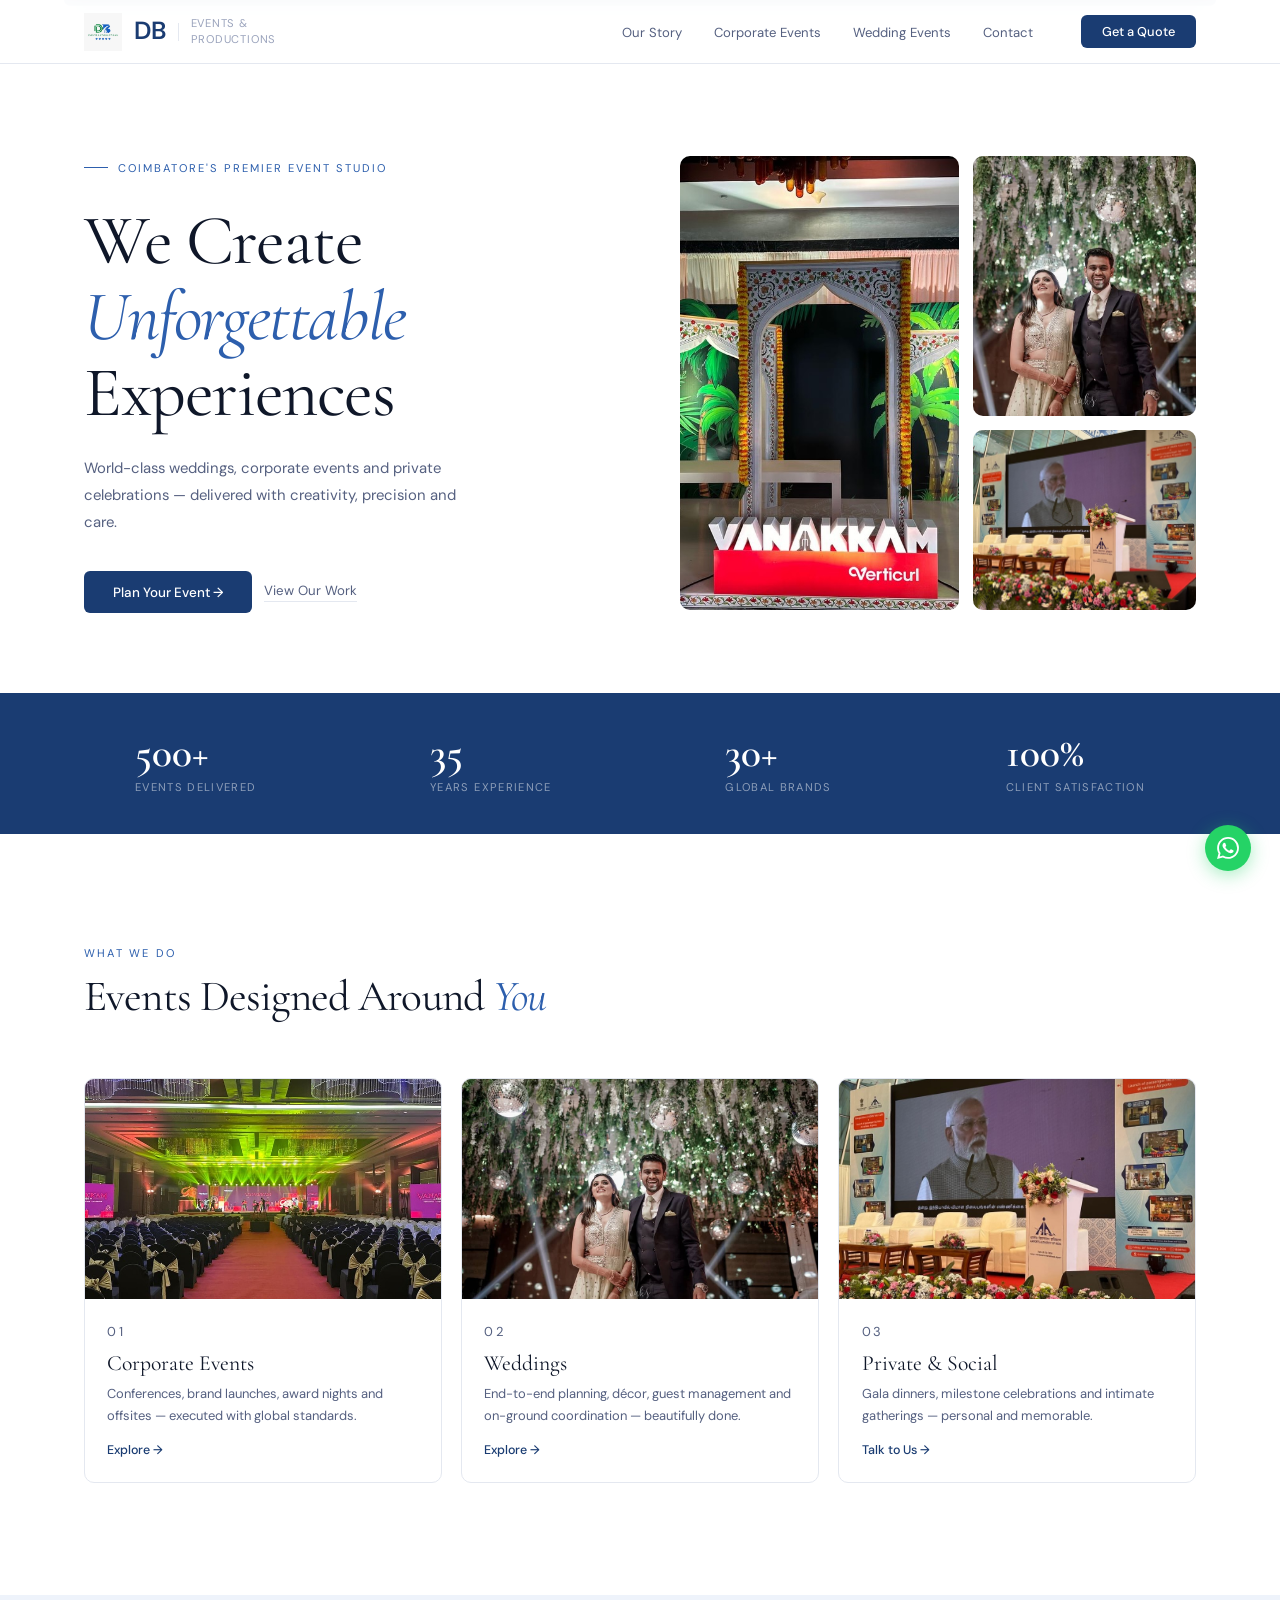
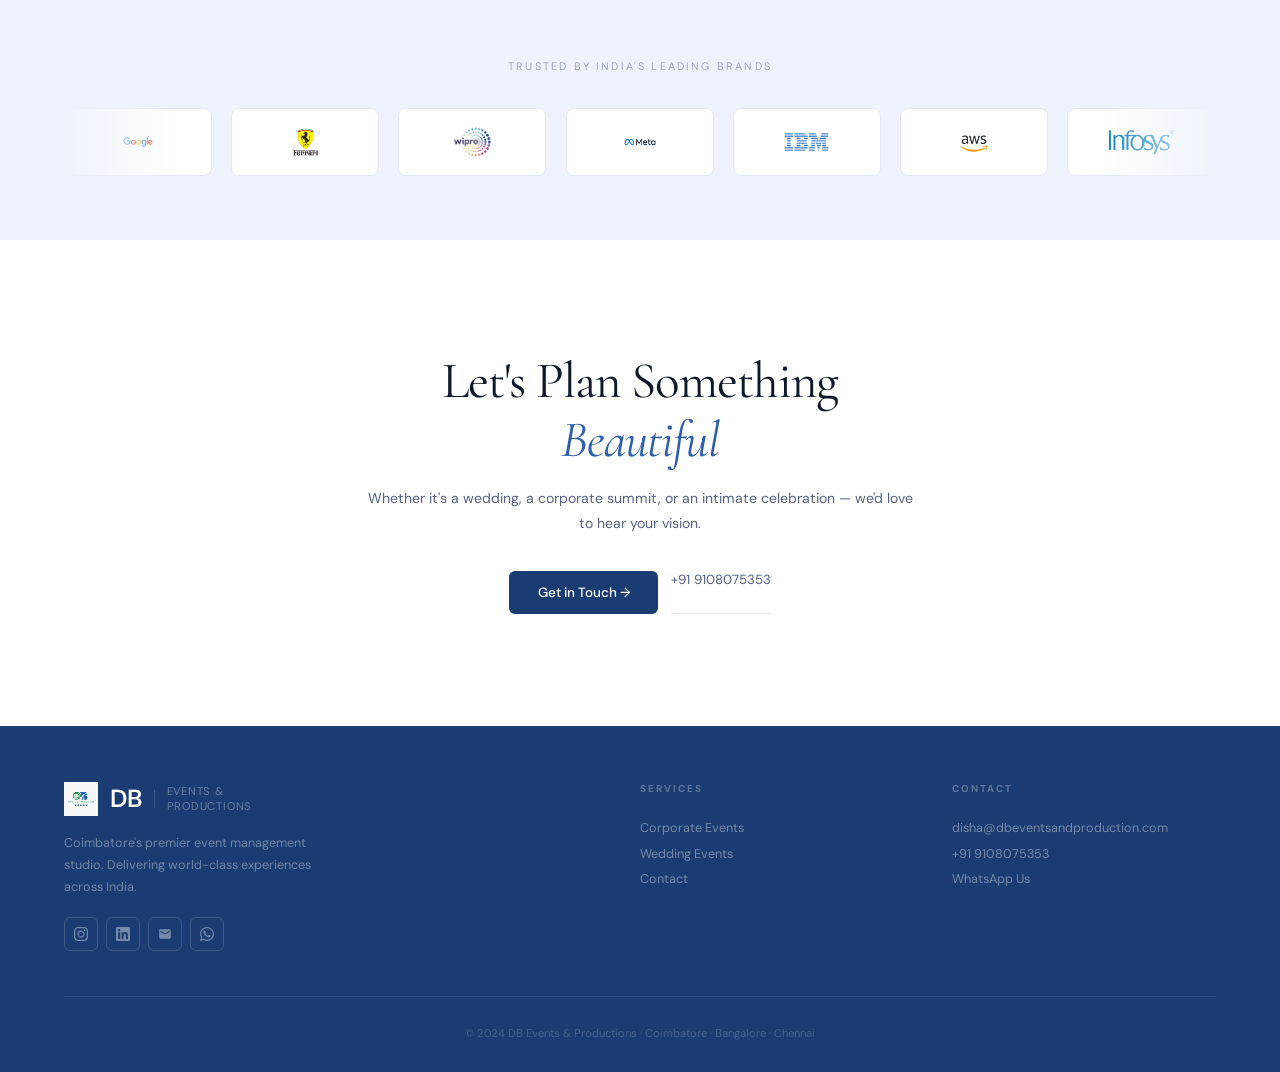
==== index.html @ a4d84ffc "Modified" ====
<!DOCTYPE html>
<html lang="en">
<head>
<meta charset="UTF-8"/>
<meta name="viewport" content="width=device-width,initial-scale=1.0"/>
<title>DB Events & Productions — Coimbatore</title>
<link rel="preconnect" href="https://fonts.googleapis.com"/>
<link href="https://fonts.googleapis.com/css2?family=DM+Sans:opsz,wght@9..40,300;9..40,400;9..40,500;9..40,600&family=Cormorant+Garamond:ital,wght@0,400;0,600;1,400&display=swap" rel="stylesheet"/>
<style>
*, *::before, *::after { margin: 0; padding: 0; box-sizing: border-box; }
html { scroll-behavior: smooth; }
body {
  background: #fff;
  color: #0f1729;
  font-family: 'DM Sans', sans-serif;
  overflow-x: hidden;
}
a { text-decoration: none; color: inherit; }
img { display: block; max-width: 100%; }

:root {
  --blue:      #1a3c72;
  --blue-mid:  #2d5fad;
  --blue-pale: #eef3fb;
  --ink:       #0f1729;
  --mid:       #556080;
  --light:     #9aa3bc;
  --rule:      #e4e8f0;
}

/* ── NAV ── */
.nav {
  position: fixed; top: 0; left: 0; right: 0; z-index: 100;
  background: rgba(255,255,255,0.97);
  backdrop-filter: blur(14px);
  border-bottom: 1px solid var(--rule);
  height: 64px; display: flex; align-items: center;
}
.nav-inner {
  width: 100%; max-width: 1240px;
  margin: 0 auto; padding: 0 5%;
  display: flex; align-items: center; gap: 2rem;
}

.logo {
  display: flex; align-items: center; gap: 0.75rem;
  flex-shrink: 0; margin-right: auto;
}
.logo-img { height: 38px; width: auto; object-fit: contain; }
.logo-mark {
  font-family: 'DM Sans', sans-serif;
  font-size: 1.55rem; font-weight: 600;
  color: var(--blue); letter-spacing: -0.03em; line-height: 1;
}
.logo-divider { width: 1px; height: 18px; background: var(--rule); flex-shrink: 0; }
.logo-name {
  font-size: 0.7rem; font-weight: 400;
  letter-spacing: 0.07em; text-transform: uppercase;
  color: var(--light); line-height: 1.35;
}

.nav-links { display: flex; list-style: none; gap: 0; }
.nav-links a { padding: 0 1rem; font-size: 0.82rem; color: var(--mid); transition: color 0.2s; }
.nav-links a:hover { color: var(--ink); }

.nav-cta {
  background: var(--blue); color: #fff;
  padding: 0.5rem 1.3rem; border-radius: 6px;
  font-size: 0.8rem; font-weight: 500;
  transition: background 0.2s; white-space: nowrap;
}
.nav-cta:hover { background: var(--blue-mid); }

.ham {
  display: none; flex-direction: column; gap: 5px;
  background: none; border: 1px solid var(--rule);
  border-radius: 6px; padding: 0.45rem 0.55rem; cursor: pointer;
}
.ham span { display: block; width: 18px; height: 1.5px; background: var(--ink); border-radius: 2px; transition: all 0.3s; }
.ham.open span:nth-child(1) { transform: translateY(6.5px) rotate(45deg); }
.ham.open span:nth-child(2) { opacity: 0; }
.ham.open span:nth-child(3) { transform: translateY(-6.5px) rotate(-45deg); }

.mob-nav {
  position: fixed; top: 64px; left: 0; right: 0;
  background: #fff; border-bottom: 1px solid var(--rule);
  z-index: 99; padding: 1.5rem 5% 2rem;
  transform: translateY(-110%); transition: transform 0.3s ease;
}
.mob-nav.open { transform: translateY(0); }
.mob-nav a { display: block; padding: 0.8rem 0; font-size: 0.9rem; color: var(--mid); border-bottom: 1px solid var(--rule); }
.mob-nav a:last-child { border: none; margin-top: 1rem; background: var(--blue); color: #fff; text-align: center; border-radius: 6px; padding: 0.85rem; }

/* ── HERO ── */
.hero {
  margin-top: 64px;
  display: grid; grid-template-columns: 1fr 1fr;
  max-width: 1240px; margin-left: auto; margin-right: auto;
  padding: 5.5rem 5% 5rem; gap: 5rem; align-items: center;
}
.hero-eyebrow {
  display: inline-flex; align-items: center; gap: 0.6rem;
  font-size: 0.7rem; letter-spacing: 0.18em; text-transform: uppercase;
  color: var(--blue-mid); margin-bottom: 1.8rem;
}
.hero-eyebrow::before { content:''; width: 24px; height: 1px; background: var(--blue-mid); }
.hero-title {
  font-family: 'Cormorant Garamond', serif;
  font-size: clamp(2.8rem, 5.5vw, 5rem);
  font-weight: 400; line-height: 1.08;
  letter-spacing: -0.02em; color: var(--ink); margin-bottom: 1.5rem;
}
.hero-title em { font-style: italic; color: var(--blue-mid); }
.hero-desc { font-size: 0.93rem; color: var(--mid); line-height: 1.8; max-width: 400px; margin-bottom: 2.2rem; }
.hero-btns { display: flex; gap: 0.8rem; align-items: center; flex-wrap: wrap; }
.btn-fill {
  display: inline-flex; align-items: center; gap: 0.4rem;
  background: var(--blue); color: #fff;
  padding: 0.8rem 1.8rem; border-radius: 6px;
  font-size: 0.84rem; font-weight: 500;
  transition: background 0.2s, transform 0.2s;
}
.btn-fill:hover { background: var(--blue-mid); transform: translateY(-1px); }
.btn-bare { font-size: 0.83rem; color: var(--mid); border-bottom: 1px solid var(--rule); padding-bottom: 0.1rem; transition: color 0.2s; }
.btn-bare:hover { color: var(--ink); }

.hero-imgs {
  display: grid; grid-template-columns: 5fr 4fr;
  grid-template-rows: 260px 180px; gap: 0.9rem;
}
.hi { border-radius: 10px; overflow: hidden; background: var(--blue-pale); }
.hi img { width: 100%; height: 100%; object-fit: cover; transition: transform 0.5s ease; }
.hi:hover img { transform: scale(1.04); }
.hi-a { grid-column: 1; grid-row: 1 / 3; }
.hi-b { grid-column: 2; grid-row: 1; }
.hi-c { grid-column: 2; grid-row: 2; }

/* ── STATS ── */
.stats-bar { background: var(--blue); padding: 2.5rem 5%; }
.stats-inner {
  max-width: 1240px; margin: 0 auto;
  display: flex; justify-content: space-around;
  align-items: center; flex-wrap: wrap; gap: 2rem;
}
.stat-num {
  font-family: 'Cormorant Garamond', serif;
  font-size: 2.6rem; font-weight: 600; color: #fff; line-height: 1;
}
.stat-lbl { font-size: 0.7rem; letter-spacing: 0.12em; text-transform: uppercase; color: rgba(255,255,255,0.5); margin-top: 0.3rem; }

/* ── SERVICES ── */
.services { padding: 7rem 5%; max-width: 1240px; margin: 0 auto; }
.sec-label { font-size: 0.7rem; letter-spacing: 0.2em; text-transform: uppercase; color: var(--blue-mid); margin-bottom: 0.75rem; }
.sec-title {
  font-family: 'Cormorant Garamond', serif;
  font-size: clamp(1.8rem, 3.5vw, 2.7rem);
  font-weight: 400; letter-spacing: -0.02em;
  color: var(--ink); margin-bottom: 3.5rem; line-height: 1.15;
}
.sec-title em { font-style: italic; color: var(--blue-mid); }
.svc-grid { display: grid; grid-template-columns: repeat(3, 1fr); gap: 1.2rem; }
.svc-card {
  border: 1px solid var(--rule); border-radius: 10px;
  overflow: hidden; transition: border-color 0.25s, box-shadow 0.25s, transform 0.25s;
}
.svc-card:hover { border-color: #c4d3ee; box-shadow: 0 10px 32px rgba(26,60,114,0.08); transform: translateY(-4px); }
.svc-img { height: 220px; overflow: hidden; background: var(--blue-pale); }
.svc-img img { width: 100%; height: 100%; object-fit: cover; transition: transform 0.5s ease; }
.svc-card:hover .svc-img img { transform: scale(1.05); }
.svc-body { padding: 1.4rem; }
.svc-n { font-size: 0.63rem; letter-spacing: 0.2em; text-transform: uppercase; color: var(--light); margin-bottom: 0.5rem; }
.svc-body h3 { font-family: 'Cormorant Garamond', serif; font-size: 1.35rem; font-weight: 400; margin-bottom: 0.45rem; }
.svc-body p { font-size: 0.81rem; color: var(--mid); line-height: 1.65; }
.svc-link {
  display: inline-flex; align-items: center; gap: 0.35rem;
  margin-top: 1rem; font-size: 0.78rem; font-weight: 500;
  color: var(--blue); transition: gap 0.2s;
}
.svc-link:hover { gap: 0.6rem; }

/* ── CLIENTS ── */
.clients { background: var(--blue-pale); padding: 4rem 5%; }
.clients-inner { max-width: 1240px; margin: 0 auto; }
.clients-lbl { font-size: 0.68rem; letter-spacing: 0.2em; text-transform: uppercase; color: var(--light); text-align: center; margin-bottom: 2.2rem; }
.logo-scroll {
  overflow: hidden;
  -webkit-mask-image: linear-gradient(to right, transparent, black 10%, black 90%, transparent);
  mask-image: linear-gradient(to right, transparent, black 10%, black 90%, transparent);
}
.logo-track {
  display: flex; gap: 1.2rem; width: max-content;
  animation: scrollLeft 38s linear infinite;
}
.logo-track:hover { animation-play-state: paused; }
.logo-box {
  flex: 0 0 auto; width: 148px; height: 68px;
  background: #fff; border: 1px solid var(--rule);
  border-radius: 8px; display: flex;
  align-items: center; justify-content: center; padding: 0.9rem 1.2rem;
}
.logo-box img { max-width: 100%; max-height: 38px; object-fit: contain; }
@keyframes scrollLeft { 0%{transform:translateX(0)} 100%{transform:translateX(-50%)} }

/* ── CTA ── */
.cta { padding: 7rem 5%; text-align: center; }
.cta-inner { max-width: 560px; margin: 0 auto; }
.cta h2 {
  font-family: 'Cormorant Garamond', serif;
  font-size: clamp(2rem, 4vw, 3.2rem);
  font-weight: 400; letter-spacing: -0.02em;
  color: var(--ink); margin-bottom: 1rem; line-height: 1.15;
}
.cta h2 em { font-style: italic; color: var(--blue-mid); }
.cta p { font-size: 0.88rem; color: var(--mid); line-height: 1.8; margin-bottom: 2.2rem; }
.cta-btns { display: flex; justify-content: center; gap: 0.8rem; flex-wrap: wrap; }

/* ── FOOTER ── */
footer { background: var(--blue); padding: 3.5rem 5% 2rem; }
.foot-inner {
  max-width: 1240px; margin: 0 auto;
  display: grid; grid-template-columns: 2fr 1fr 1fr;
  gap: 3rem; margin-bottom: 2.8rem;
}
.foot-logo { display: flex; align-items: center; gap: 0.75rem; margin-bottom: 1rem; }
.foot-logo .logo-mark { color: #fff; }
.foot-logo .logo-divider { background: rgba(255,255,255,0.15); }
.foot-logo .logo-name { color: rgba(255,255,255,0.35); }
.foot-brand p { font-size: 0.79rem; color: rgba(255,255,255,0.38); line-height: 1.75; max-width: 260px; }
.foot-socials { display: flex; gap: 0.5rem; margin-top: 1.2rem; }
.soc {
  width: 34px; height: 34px; border-radius: 6px;
  border: 1px solid rgba(255,255,255,0.15);
  display: flex; align-items: center; justify-content: center;
  color: rgba(255,255,255,0.4); transition: all 0.2s;
}
.soc svg { width: 14px; height: 14px; fill: currentColor; }
.soc:hover { border-color: rgba(255,255,255,0.4); color: #fff; }
.foot-col h6 { font-size: 0.62rem; letter-spacing: 0.2em; text-transform: uppercase; color: rgba(255,255,255,0.3); margin-bottom: 1.2rem; }
.foot-col a { display: block; font-size: 0.79rem; color: rgba(255,255,255,0.4); padding: 0.28rem 0; transition: color 0.2s; }
.foot-col a:hover { color: #fff; }
.foot-bottom { border-top: 1px solid rgba(255,255,255,0.1); padding-top: 1.8rem; text-align: center; font-size: 0.7rem; color: rgba(255,255,255,0.2); max-width: 1240px; margin: 0 auto; }

.wa-float {
  position: fixed; bottom: 1.8rem; right: 1.8rem; z-index: 200;
  width: 46px; height: 46px; border-radius: 50%;
  background: #25D366; display: flex; align-items: center; justify-content: center;
  box-shadow: 0 4px 18px rgba(37,211,102,0.4); transition: transform 0.3s;
}
.wa-float:hover { transform: scale(1.1); }
.wa-float svg { width: 22px; height: 22px; fill: #fff; }

/* ── RESPONSIVE ── */
@media (max-width: 900px) {
  .nav-links, .nav-cta { display: none; }
  .ham { display: flex; }
  .hero { grid-template-columns: 1fr; padding-top: 3rem; gap: 3rem; }
  .hero-imgs { grid-template-rows: 220px 160px; }
  .svc-grid { grid-template-columns: 1fr; }
  .foot-inner { grid-template-columns: 1fr; gap: 2rem; }
}
@media (max-width: 560px) {
  .hero-imgs { grid-template-columns: 1fr 1fr; grid-template-rows: auto; }
  .hi-a { grid-column: 1 / 3; grid-row: 1; height: 200px; }
  .hi-b { height: 150px; }
  .hi-c { height: 150px; }
}
</style>
</head>
<body>

<nav class="nav">
  <div class="nav-inner">
    <a href="index.html" class="logo">
      <img src="logo.jpg" alt="DB Events & Productions" class="logo-img"
           onerror="this.style.display='none'"/>
      <span class="logo-mark">DB</span>
      <span class="logo-divider"></span>
      <span class="logo-name">Events &amp;<br/>Productions</span>
    </a>
    <ul class="nav-links">
      <li><a href="about.html">Our Story</a></li>
      <li><a href="corporate.html">Corporate Events</a></li>
      <li><a href="wedding.html">Wedding Events</a></li>
      <li><a href="contact.html">Contact</a></li>
    </ul>
    <a href="contact.html" class="nav-cta">Get a Quote</a>
    <button class="ham" id="ham"><span></span><span></span><span></span></button>
  </div>
</nav>

<div class="mob-nav" id="mobNav">
  <a href="about.html">Our Story</a>
  <a href="corporate.html">Corporate Events</a>
  <a href="wedding.html">Wedding Events</a>
  <a href="contact.html">Contact</a>
</div>

<!-- HERO -->
<section class="hero">
  <div class="hero-left">
    <p class="hero-eyebrow">Coimbatore's Premier Event Studio</p>
    <h1 class="hero-title">We Create<br/><em>Unforgettable</em><br/>Experiences</h1>
    <p class="hero-desc">World-class weddings, corporate events and private celebrations — delivered with creativity, precision and care.</p>
    <div class="hero-btns">
      <a href="contact.html" class="btn-fill">Plan Your Event →</a>
      <a href="portfolio.html" class="btn-bare">View Our Work</a>
    </div>
  </div>
  <div class="hero-imgs">
    <div class="hi hi-a"><img src="cor1.jpg" onerror="this.parentElement.style.background='#c8d8f0'" alt="Corporate Event"/></div>
    <div class="hi hi-b"><img src="wedd1.jpg" onerror="this.parentElement.style.background='#b8ccee'" alt="Wedding"/></div>
    <div class="hi hi-c"><img src="por18.jpg" onerror="this.parentElement.style.background='#a8c0ec'" alt="Private Event"/></div>
  </div>
</section>

<!-- STATS -->
<div class="stats-bar">
  <div class="stats-inner">
    <div><div class="stat-num">500+</div><div class="stat-lbl">Events Delivered</div></div>
    <div><div class="stat-num">35</div><div class="stat-lbl">Years Experience</div></div>
    <div><div class="stat-num">30+</div><div class="stat-lbl">Global Brands</div></div>
    <div><div class="stat-num">100%</div><div class="stat-lbl">Client Satisfaction</div></div>
  </div>
</div>

<!-- SERVICES -->
<section class="services">
  <p class="sec-label">What We Do</p>
  <h2 class="sec-title">Events Designed Around <em>You</em></h2>
  <div class="svc-grid">
    <div class="svc-card">
      <div class="svc-img"><img src="por20.jpg" onerror="this.parentElement.style.background='#d0ddf0'" alt="Corporate Events"/></div>
      <div class="svc-body">
        <p class="svc-n">01</p>
        <h3>Corporate Events</h3>
        <p>Conferences, brand launches, award nights and offsites — executed with global standards.</p>
        <a href="corporate.html" class="svc-link">Explore →</a>
      </div>
    </div>
    <div class="svc-card">
      <div class="svc-img"><img src="wedd1.jpg" onerror="this.parentElement.style.background='#c8d8ef'" alt="Weddings"/></div>
      <div class="svc-body">
        <p class="svc-n">02</p>
        <h3>Weddings</h3>
        <p>End-to-end planning, décor, guest management and on-ground coordination — beautifully done.</p>
        <a href="weddings.html" class="svc-link">Explore →</a>
      </div>
    </div>
    <div class="svc-card">
      <div class="svc-img"><img src="por18.jpg" onerror="this.parentElement.style.background='#bed0ec'" alt="Private Events"/></div>
      <div class="svc-body">
        <p class="svc-n">03</p>
        <h3>Private &amp; Social</h3>
        <p>Gala dinners, milestone celebrations and intimate gatherings — personal and memorable.</p>
        <a href="contact.html" class="svc-link">Talk to Us →</a>
      </div>
    </div>
  </div>
</section>

<!-- CLIENTS -->
<div class="clients">
  <div class="clients-inner">
    <p class="clients-lbl">Trusted by India's leading brands</p>
    <div class="logo-scroll">
      <div class="logo-track">
        <div class="logo-box"><img src="logos/google.png" alt="Google"/></div>
        <div class="logo-box"><img src="logos/ferrari.png" alt="Ferrari"/></div>
        <div class="logo-box"><img src="logos/wipro.png" alt="Wipro"/></div>
        <div class="logo-box"><img src="logos/meta.png" alt="Meta"/></div>
        <div class="logo-box"><img src="logos/ibm.png" alt="IBM"/></div>
        <div class="logo-box"><img src="logos/aws.png" alt="AWS"/></div>
        <div class="logo-box"><img src="logos/infosys.png" alt="Infosys"/></div>
        <div class="logo-box"><img src="logos/accenture.png" alt="Accenture"/></div>
        <div class="logo-box"><img src="logos/lt.png" alt="L&T"/></div>
        <div class="logo-box"><img src="logos/logitech.png" alt="Logitech"/></div>
        <div class="logo-box"><img src="logos/google.png" alt="Google"/></div>
        <div class="logo-box"><img src="logos/ferrari.png" alt="Ferrari"/></div>
        <div class="logo-box"><img src="logos/wipro.png" alt="Wipro"/></div>
        <div class="logo-box"><img src="logos/meta.png" alt="Meta"/></div>
        <div class="logo-box"><img src="logos/ibm.png" alt="IBM"/></div>
        <div class="logo-box"><img src="logos/aws.png" alt="AWS"/></div>
        <div class="logo-box"><img src="logos/infosys.png" alt="Infosys"/></div>
        <div class="logo-box"><img src="logos/accenture.png" alt="Accenture"/></div>
        <div class="logo-box"><img src="logos/lt.png" alt="L&T"/></div>
        <div class="logo-box"><img src="logos/logitech.png" alt="Logitech"/></div>
      </div>
    </div>
  </div>
</div>

<!-- CTA -->
<section class="cta">
  <div class="cta-inner">
    <h2>Let's Plan Something <em>Beautiful</em></h2>
    <p>Whether it's a wedding, a corporate summit, or an intimate celebration — we'd love to hear your vision.</p>
    <div class="cta-btns">
      <a href="contact.html" class="btn-fill">Get in Touch →</a>
      <a href="tel:+919108075353" class="btn-bare">+91 9108075353</a>
    </div>
  </div>
</section>

<!-- FOOTER -->
<footer>
  <div class="foot-inner">
    <div class="foot-brand">
      <div class="foot-logo">
        <img src="logo.jpg" alt="DB Events" class="logo-img" style="height:34px"
             onerror="this.style.display='none'"/>
        <span class="logo-mark">DB</span>
        <span class="logo-divider" style="background:rgba(255,255,255,0.15)"></span>
        <span class="logo-name">Events &amp;<br/>Productions</span>
      </div>
      <p>Coimbatore's premier event management studio. Delivering world-class experiences across India.</p>
      <div class="foot-socials">
        <a href="https://www.instagram.com/dbeventsandproductions/" target="_blank" class="soc">
          <svg viewBox="0 0 24 24"><path d="M12 2.163c3.204 0 3.584.012 4.85.07 3.252.148 4.771 1.691 4.919 4.919.058 1.265.069 1.645.069 4.849 0 3.205-.012 3.584-.069 4.849-.149 3.225-1.664 4.771-4.919 4.919-1.266.058-1.644.07-4.85.07-3.204 0-3.584-.012-4.849-.07-3.26-.149-4.771-1.699-4.919-4.92-.058-1.265-.07-1.644-.07-4.849 0-3.204.013-3.583.07-4.849.149-3.227 1.664-4.771 4.919-4.919 1.266-.057 1.645-.069 4.849-.069zm0-2.163c-3.259 0-3.667.014-4.947.072-4.358.2-6.78 2.618-6.98 6.98-.059 1.281-.073 1.689-.073 4.948 0 3.259.014 3.668.072 4.948.2 4.358 2.618 6.78 6.98 6.98 1.281.058 1.689.072 4.948.072 3.259 0 3.668-.014 4.948-.072 4.354-.2 6.782-2.618 6.979-6.98.059-1.28.073-1.689.073-4.948 0-3.259-.014-3.667-.072-4.947-.196-4.354-2.617-6.78-6.979-6.98-1.281-.059-1.69-.073-4.949-.073zm0 5.838c-3.403 0-6.162 2.759-6.162 6.162s2.759 6.163 6.162 6.163 6.162-2.759 6.162-6.163c0-3.403-2.759-6.162-6.162-6.162zm0 10.162c-2.209 0-4-1.79-4-4 0-2.209 1.791-4 4-4s4 1.791 4 4c0 2.21-1.791 4-4 4zm6.406-11.845c-.796 0-1.441.645-1.441 1.44s.645 1.44 1.441 1.44c.795 0 1.439-.645 1.439-1.44s-.644-1.44-1.439-1.44z"/></svg>
        </a>
        <a href="https://www.linkedin.com/company/db-eventsandproductions/" target="_blank" class="soc">
          <svg viewBox="0 0 24 24"><path d="M20.447 20.452h-3.554v-5.569c0-1.328-.027-3.037-1.852-3.037-1.853 0-2.136 1.445-2.136 2.939v5.667H9.351V9h3.414v1.561h.046c.477-.9 1.637-1.85 3.37-1.85 3.601 0 4.267 2.37 4.267 5.455v6.286zM5.337 7.433c-1.144 0-2.063-.926-2.063-2.065 0-1.138.92-2.063 2.063-2.063 1.14 0 2.064.925 2.064 2.063 0 1.139-.925 2.065-2.064 2.065zm1.782 13.019H3.555V9h3.564v11.452zM22.225 0H1.771C.792 0 0 .774 0 1.729v20.542C0 23.227.792 24 1.771 24h20.451C23.2 24 24 23.227 24 22.271V1.729C24 .774 23.2 0 22.222 0h.003z"/></svg>
        </a>
        <a href="mailto:disha@dbeventsandproduction.com" class="soc">
          <svg viewBox="0 0 24 24"><path d="M20 4H4c-1.1 0-2 .9-2 2v12c0 1.1.9 2 2 2h16c1.1 0 2-.9 2-2V6c0-1.1-.9-2-2-2zm0 4l-8 5-8-5V6l8 5 8-5v2z"/></svg>
        </a>
        <a href="https://wa.me/919108075353" target="_blank" class="soc">
          <svg viewBox="0 0 24 24"><path d="M17.472 14.382c-.297-.149-1.758-.867-2.03-.967-.273-.099-.471-.148-.67.15-.197.297-.767.966-.94 1.164-.173.199-.347.223-.644.075-.297-.15-1.255-.463-2.39-1.475-.883-.788-1.48-1.761-1.653-2.059-.173-.297-.018-.458.13-.606.134-.133.298-.347.446-.52.149-.174.198-.298.298-.497.099-.198.05-.371-.025-.52-.075-.149-.669-1.612-.916-2.207-.242-.579-.487-.5-.669-.51-.173-.008-.371-.01-.57-.01-.198 0-.52.074-.792.372-.272.297-1.04 1.016-1.04 2.479 0 1.462 1.065 2.875 1.213 3.074.149.198 2.096 3.2 5.077 4.487.709.306 1.262.489 1.694.625.712.227 1.36.195 1.871.118.571-.085 1.758-.719 2.006-1.413.248-.694.248-1.289.173-1.413-.074-.124-.272-.198-.57-.347m-5.421 7.403h-.004a9.87 9.87 0 01-5.031-1.378l-.361-.214-3.741.982.998-3.648-.235-.374a9.86 9.86 0 01-1.51-5.26c.001-5.45 4.436-9.884 9.888-9.884 2.64 0 5.122 1.03 6.988 2.898a9.825 9.825 0 012.893 6.994c-.003 5.45-4.437 9.884-9.885 9.884m8.413-18.297A11.815 11.815 0 0012.05 0C5.495 0 .16 5.335.157 11.892c0 2.096.547 4.142 1.588 5.945L.057 24l6.305-1.654a11.882 11.882 0 005.683 1.448h.005c6.554 0 11.89-5.335 11.893-11.893a11.821 11.821 0 00-3.48-8.413z"/></svg>
        </a>
      </div>
    </div>
    <div class="foot-col">
      <h6>Services</h6>
      <a href="corporate.html">Corporate Events</a>
      <a href="wedding.html">Wedding Events</a>
      <a href="contact.html">Contact</a>
    </div>
    <div class="foot-col">
      <h6>Contact</h6>
      <a href="mailto:disha@dbeventsandproduction.com">disha@dbeventsandproduction.com</a>
      <a href="tel:+919108075353">+91 9108075353</a>
      <a href="https://wa.me/919108075353" target="_blank">WhatsApp Us</a>
    </div>
  </div>
  <div class="foot-bottom">© 2024 DB Events &amp; Productions · Coimbatore · Bangalore · Chennai</div>
</footer>

<a href="https://wa.me/919108075353" class="wa-float" target="_blank">
  <svg viewBox="0 0 24 24"><path d="M17.472 14.382c-.297-.149-1.758-.867-2.03-.967-.273-.099-.471-.148-.67.15-.197.297-.767.966-.94 1.164-.173.199-.347.223-.644.075-.297-.15-1.255-.463-2.39-1.475-.883-.788-1.48-1.761-1.653-2.059-.173-.297-.018-.458.13-.606.134-.133.298-.347.446-.52.149-.174.198-.298.298-.497.099-.198.05-.371-.025-.52-.075-.149-.669-1.612-.916-2.207-.242-.579-.487-.5-.669-.51-.173-.008-.371-.01-.57-.01-.198 0-.52.074-.792.372-.272.297-1.04 1.016-1.04 2.479 0 1.462 1.065 2.875 1.213 3.074.149.198 2.096 3.2 5.077 4.487.709.306 1.262.489 1.694.625.712.227 1.36.195 1.871.118.571-.085 1.758-.719 2.006-1.413.248-.694.248-1.289.173-1.413-.074-.124-.272-.198-.57-.347m-5.421 7.403h-.004a9.87 9.87 0 01-5.031-1.378l-.361-.214-3.741.982.998-3.648-.235-.374a9.86 9.86 0 01-1.51-5.26c.001-5.45 4.436-9.884 9.888-9.884 2.64 0 5.122 1.03 6.988 2.898a9.825 9.825 0 012.893 6.994c-.003 5.45-4.437 9.884-9.885 9.884m8.413-18.297A11.815 11.815 0 0012.05 0C5.495 0 .16 5.335.157 11.892c0 2.096.547 4.142 1.588 5.945L.057 24l6.305-1.654a11.882 11.882 0 005.683 1.448h.005c6.554 0 11.89-5.335 11.893-11.893a11.821 11.821 0 00-3.48-8.413z"/></svg>
</a>

<script>
const ham = document.getElementById('ham');
const mob = document.getElementById('mobNav');
let open = false;
ham.addEventListener('click', () => {
  open = !open;
  ham.classList.toggle('open', open);
  mob.classList.toggle('open', open);
});
mob.querySelectorAll('a').forEach(a => a.addEventListener('click', () => {
  open = false; ham.classList.remove('open'); mob.classList.remove('open');
}));
</script>
</body>
</html>
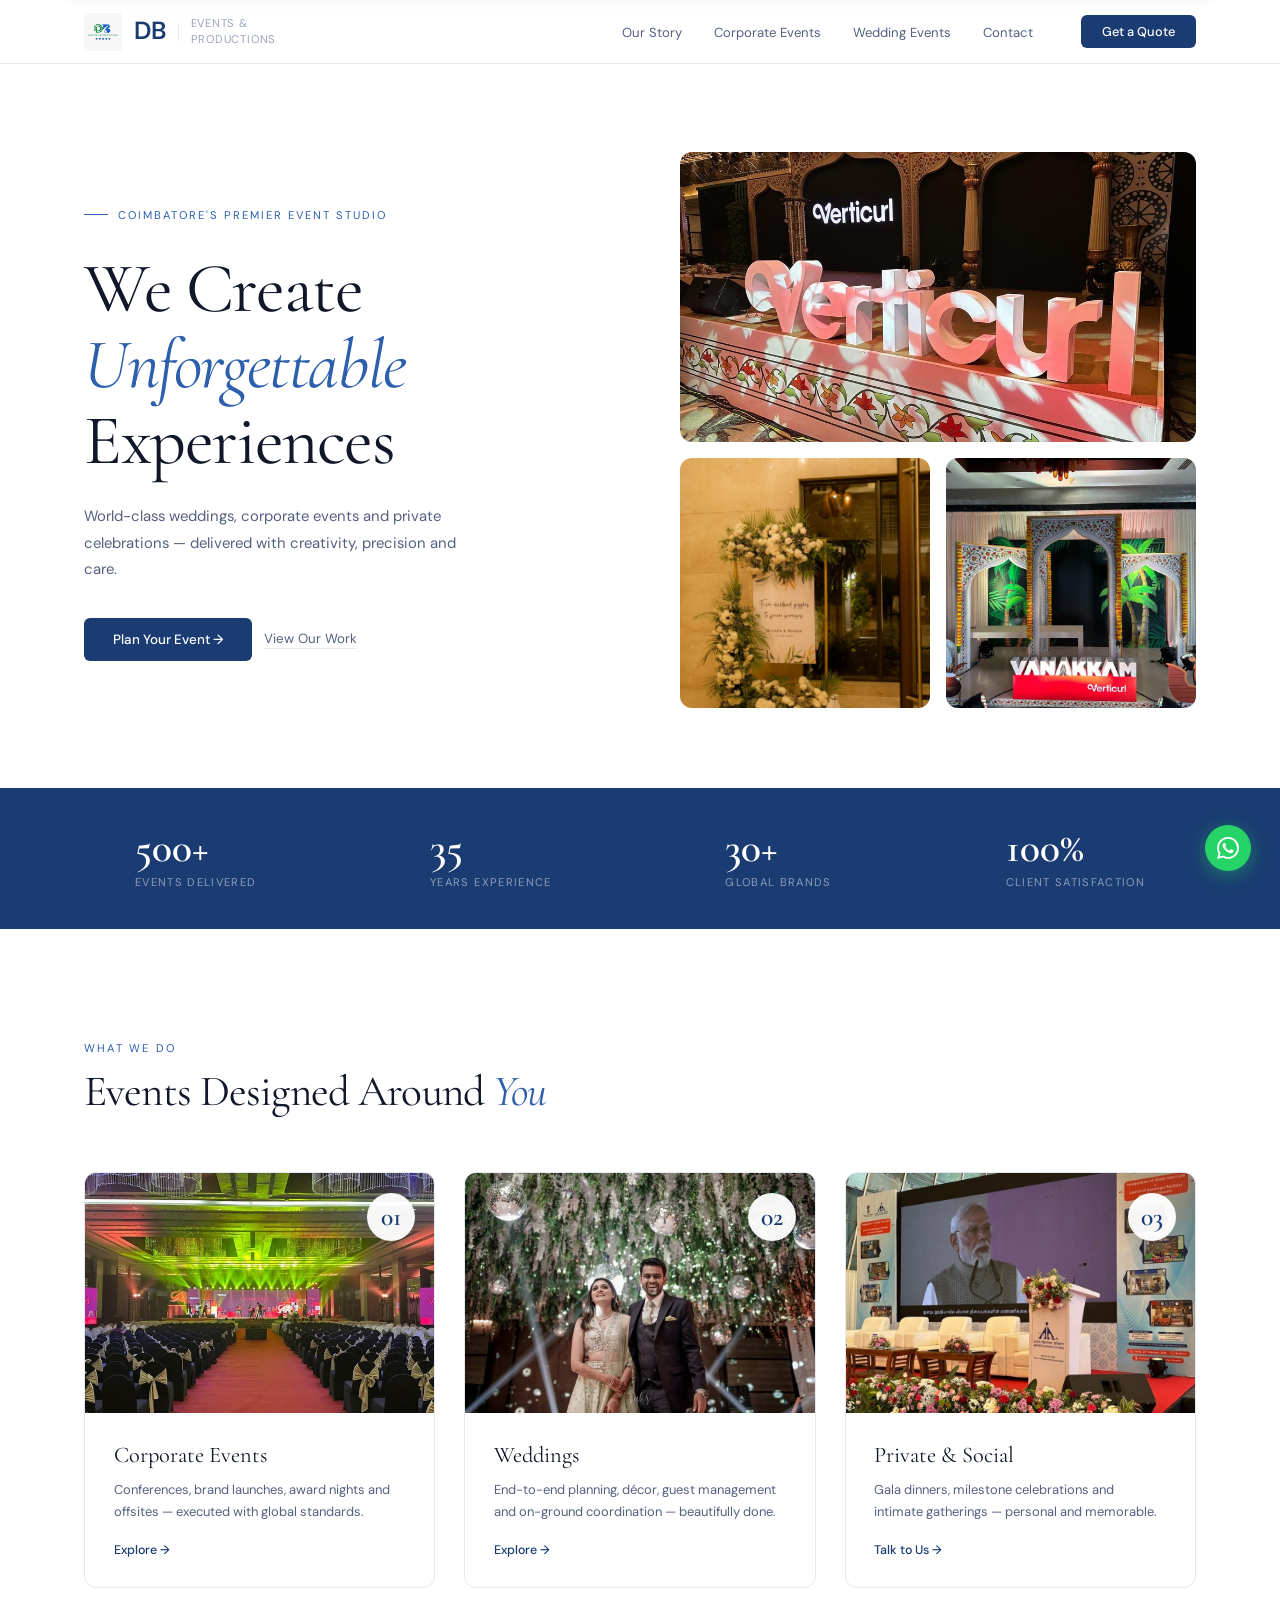
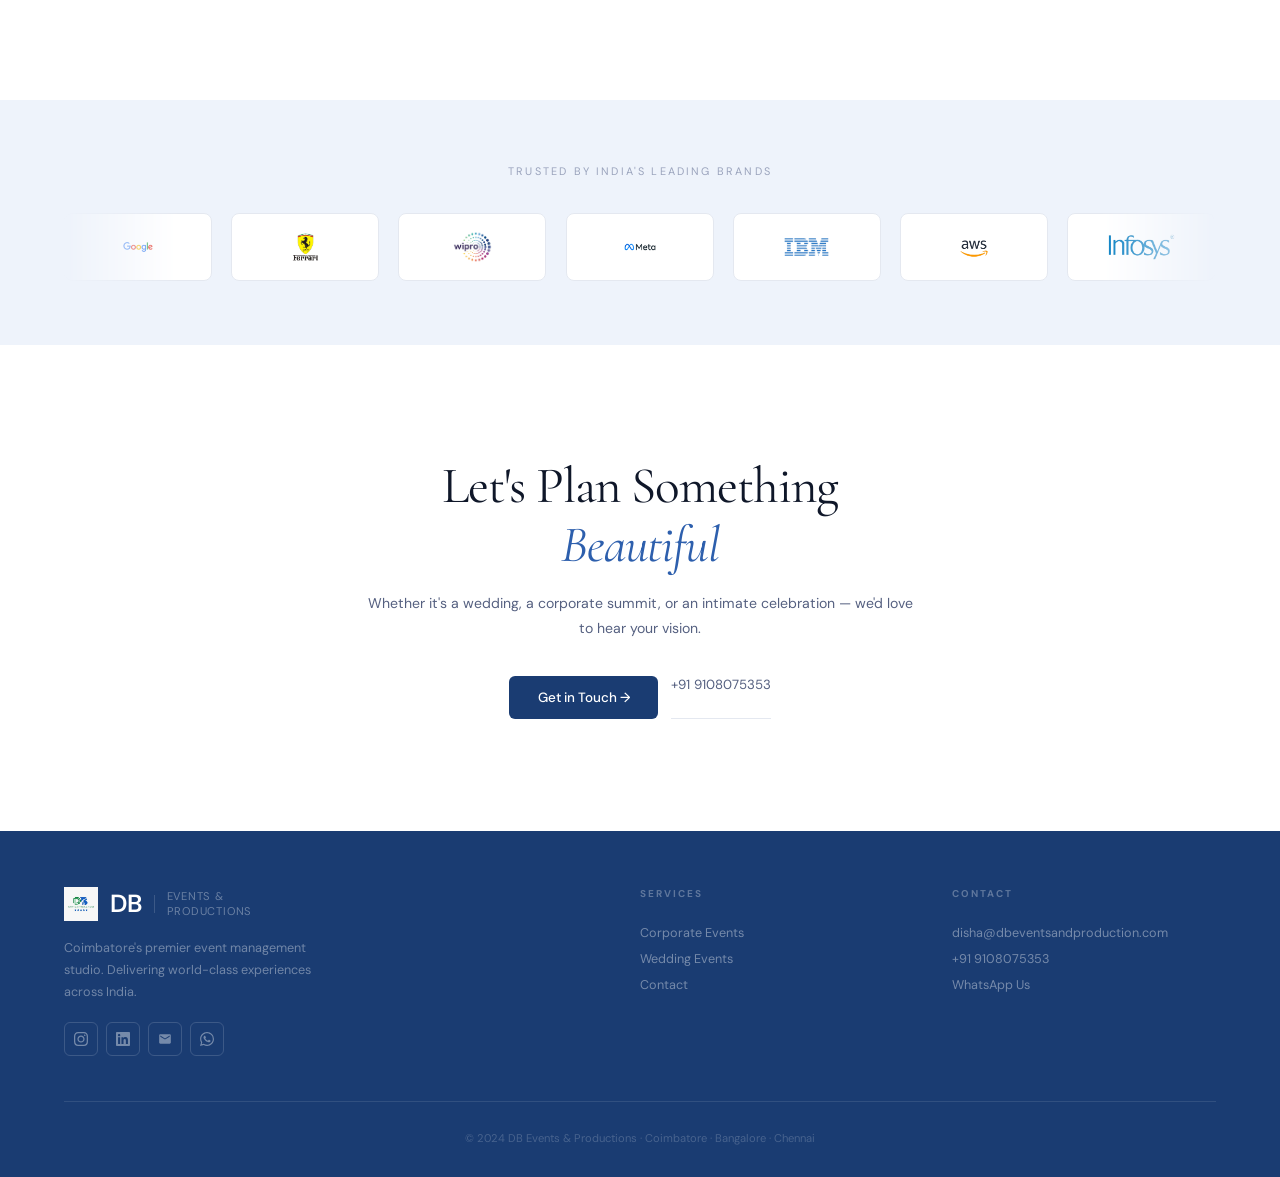
==== commit 114e4db6: "Modified" ====
--- a/index.html
+++ b/index.html
@@ -125,15 +125,15 @@
 .btn-bare:hover { color: var(--ink); }
 
 .hero-imgs {
-  display: grid; grid-template-columns: 5fr 4fr;
-  grid-template-rows: 260px 180px; gap: 0.9rem;
-}
-.hi { border-radius: 10px; overflow: hidden; background: var(--blue-pale); }
+  display: grid; grid-template-columns: 1fr 1fr;
+  grid-template-rows: auto auto; gap: 1rem;
+}
+.hi { border-radius: 12px; overflow: hidden; background: var(--blue-pale); aspect-ratio: 1; }
 .hi img { width: 100%; height: 100%; object-fit: cover; transition: transform 0.5s ease; }
 .hi:hover img { transform: scale(1.04); }
-.hi-a { grid-column: 1; grid-row: 1 / 3; }
-.hi-b { grid-column: 2; grid-row: 1; }
-.hi-c { grid-column: 2; grid-row: 2; }
+.hi-a { grid-column: 1 / 3; aspect-ratio: 16/9; }
+.hi-b { grid-column: 1; }
+.hi-c { grid-column: 2; }
 
 /* ── STATS ── */
 .stats-bar { background: var(--blue); padding: 2.5rem 5%; }
@@ -158,25 +158,94 @@
   color: var(--ink); margin-bottom: 3.5rem; line-height: 1.15;
 }
 .sec-title em { font-style: italic; color: var(--blue-mid); }
-.svc-grid { display: grid; grid-template-columns: repeat(3, 1fr); gap: 1.2rem; }
+
+.svc-grid { display: grid; grid-template-columns: repeat(3, 1fr); gap: 1.8rem; }
+
 .svc-card {
-  border: 1px solid var(--rule); border-radius: 10px;
-  overflow: hidden; transition: border-color 0.25s, box-shadow 0.25s, transform 0.25s;
-}
-.svc-card:hover { border-color: #c4d3ee; box-shadow: 0 10px 32px rgba(26,60,114,0.08); transform: translateY(-4px); }
-.svc-img { height: 220px; overflow: hidden; background: var(--blue-pale); }
-.svc-img img { width: 100%; height: 100%; object-fit: cover; transition: transform 0.5s ease; }
-.svc-card:hover .svc-img img { transform: scale(1.05); }
-.svc-body { padding: 1.4rem; }
-.svc-n { font-size: 0.63rem; letter-spacing: 0.2em; text-transform: uppercase; color: var(--light); margin-bottom: 0.5rem; }
-.svc-body h3 { font-family: 'Cormorant Garamond', serif; font-size: 1.35rem; font-weight: 400; margin-bottom: 0.45rem; }
-.svc-body p { font-size: 0.81rem; color: var(--mid); line-height: 1.65; }
+  border-radius: 12px; overflow: hidden;
+  transition: transform 0.3s ease, box-shadow 0.3s ease;
+  border: 1px solid var(--rule);
+  display: flex; flex-direction: column; height: 100%;
+}
+.svc-card:hover { 
+  transform: translateY(-8px);
+  box-shadow: 0 12px 40px rgba(26,60,114,0.12);
+  border-color: #c4d3ee;
+}
+
+.svc-img-wrapper {
+  position: relative;
+  height: 240px;
+  overflow: hidden;
+  background: var(--blue-pale);
+}
+.svc-img-wrapper img {
+  width: 100%;
+  height: 100%;
+  object-fit: cover;
+  transition: transform 0.5s ease;
+}
+.svc-card:hover .svc-img-wrapper img { transform: scale(1.08); }
+
+.svc-num {
+  position: absolute;
+  top: 1.2rem;
+  right: 1.2rem;
+  background: rgba(255,255,255,0.95);
+  width: 48px;
+  height: 48px;
+  border-radius: 50%;
+  display: flex;
+  align-items: center;
+  justify-content: center;
+  font-family: 'Cormorant Garamond', serif;
+  font-size: 1.6rem;
+  font-weight: 600;
+  color: var(--blue);
+  box-shadow: 0 4px 16px rgba(26,60,114,0.15);
+  transition: transform 0.3s ease, background 0.3s ease;
+}
+.svc-card:hover .svc-num {
+  transform: scale(1.1);
+  background: var(--blue);
+  color: #fff;
+}
+
+.svc-body {
+  padding: 1.8rem;
+  flex-grow: 1;
+  display: flex;
+  flex-direction: column;
+}
+
+.svc-body h3 {
+  font-family: 'Cormorant Garamond', serif;
+  font-size: 1.4rem;
+  font-weight: 400;
+  color: var(--ink);
+  margin-bottom: 0.6rem;
+  line-height: 1.2;
+}
+
+.svc-body p {
+  font-size: 0.81rem;
+  color: var(--mid);
+  line-height: 1.7;
+  margin-bottom: 1.2rem;
+  flex-grow: 1;
+}
+
 .svc-link {
-  display: inline-flex; align-items: center; gap: 0.35rem;
-  margin-top: 1rem; font-size: 0.78rem; font-weight: 500;
-  color: var(--blue); transition: gap 0.2s;
-}
-.svc-link:hover { gap: 0.6rem; }
+  display: inline-flex;
+  align-items: center;
+  gap: 0.4rem;
+  font-size: 0.78rem;
+  font-weight: 500;
+  color: var(--blue);
+  transition: gap 0.2s ease;
+  align-self: flex-start;
+}
+.svc-link:hover { gap: 0.7rem; }
 
 /* ── CLIENTS ── */
 .clients { background: var(--blue-pale); padding: 4rem 5%; }
@@ -250,19 +319,47 @@
 .wa-float svg { width: 22px; height: 22px; fill: #fff; }
 
 /* ── RESPONSIVE ── */
+@media (max-width: 1024px) {
+  .svc-grid { grid-template-columns: repeat(2, 1fr); gap: 1.5rem; }
+}
+
 @media (max-width: 900px) {
   .nav-links, .nav-cta { display: none; }
   .ham { display: flex; }
   .hero { grid-template-columns: 1fr; padding-top: 3rem; gap: 3rem; }
-  .hero-imgs { grid-template-rows: 220px 160px; }
-  .svc-grid { grid-template-columns: 1fr; }
+  .hero-imgs { grid-template-columns: 1fr; }
+  .hi-a { grid-column: 1; aspect-ratio: 4/3; }
+  .hi-b, .hi-c { aspect-ratio: 1; }
+  .svc-grid { grid-template-columns: repeat(2, 1fr); gap: 1.2rem; }
   .foot-inner { grid-template-columns: 1fr; gap: 2rem; }
 }
+
+@media (max-width: 680px) {
+  .svc-grid { grid-template-columns: 1fr; gap: 1.2rem; }
+  .svc-img-wrapper { height: 220px; }
+  .svc-card { border-radius: 8px; }
+}
+
 @media (max-width: 560px) {
-  .hero-imgs { grid-template-columns: 1fr 1fr; grid-template-rows: auto; }
-  .hi-a { grid-column: 1 / 3; grid-row: 1; height: 200px; }
-  .hi-b { height: 150px; }
-  .hi-c { height: 150px; }
+  .hero-imgs { grid-template-columns: 1fr; }
+  .hi-a { grid-column: 1; aspect-ratio: 4/3; }
+  .hi-b, .hi-c { aspect-ratio: 1; margin-bottom: 0.5rem; }
+  .svc-grid { grid-template-columns: 1fr; gap: 1rem; }
+  .svc-img-wrapper { height: 200px; }
+  .svc-body { padding: 1.2rem; }
+  .svc-body h3 { font-size: 1.2rem; }
+  .svc-body p { font-size: 0.78rem; }
+  .services { padding: 4rem 5%; }
+  .sec-title { margin-bottom: 2rem; font-size: clamp(1.5rem, 3vw, 2rem); }
+  .hero-title { font-size: clamp(2rem, 5vw, 3.5rem); }
+  .hero { padding: 3rem 5% 3rem; gap: 2rem; }
+  .hero-desc { font-size: 0.88rem; }
+  .cta { padding: 4rem 5%; }
+  .cta h2 { font-size: clamp(1.6rem, 3vw, 2.4rem); }
+  .stats-bar { padding: 2rem 5%; }
+  .stat-num { font-size: 2rem; }
+  .svc-link { font-size: 0.75rem; }
+  .logo-box { width: 120px; height: 56px; padding: 0.6rem; }
 }
 </style>
 </head>
@@ -307,9 +404,9 @@
     </div>
   </div>
   <div class="hero-imgs">
-    <div class="hi hi-a"><img src="cor1.jpg" onerror="this.parentElement.style.background='#c8d8f0'" alt="Corporate Event"/></div>
-    <div class="hi hi-b"><img src="wedd1.jpg" onerror="this.parentElement.style.background='#b8ccee'" alt="Wedding"/></div>
-    <div class="hi hi-c"><img src="por18.jpg" onerror="this.parentElement.style.background='#a8c0ec'" alt="Private Event"/></div>
+    <div class="hi hi-a"><img src="cor2.jpg" onerror="this.parentElement.style.background='#c8d8f0'" alt="Corporate Event"/></div>
+    <div class="hi hi-b"><img src="cor11.jpg" onerror="this.parentElement.style.background='#b8ccee'" alt="Wedding"/></div>
+    <div class="hi hi-c"><img src="cor1.jpg" onerror="this.parentElement.style.background='#a8c0ec'" alt="Private Event"/></div>
   </div>
 </section>
 
@@ -329,27 +426,33 @@
   <h2 class="sec-title">Events Designed Around <em>You</em></h2>
   <div class="svc-grid">
     <div class="svc-card">
-      <div class="svc-img"><img src="por20.jpg" onerror="this.parentElement.style.background='#d0ddf0'" alt="Corporate Events"/></div>
+      <div class="svc-img-wrapper">
+        <img src="por20.jpg" onerror="this.parentElement.style.background='#d0ddf0'" alt="Corporate Events"/>
+        <div class="svc-num">01</div>
+      </div>
       <div class="svc-body">
-        <p class="svc-n">01</p>
         <h3>Corporate Events</h3>
         <p>Conferences, brand launches, award nights and offsites — executed with global standards.</p>
         <a href="corporate.html" class="svc-link">Explore →</a>
       </div>
     </div>
     <div class="svc-card">
-      <div class="svc-img"><img src="wedd1.jpg" onerror="this.parentElement.style.background='#c8d8ef'" alt="Weddings"/></div>
+      <div class="svc-img-wrapper">
+        <img src="wedd1.jpg" onerror="this.parentElement.style.background='#c8d8ef'" alt="Weddings"/>
+        <div class="svc-num">02</div>
+      </div>
       <div class="svc-body">
-        <p class="svc-n">02</p>
         <h3>Weddings</h3>
         <p>End-to-end planning, décor, guest management and on-ground coordination — beautifully done.</p>
         <a href="weddings.html" class="svc-link">Explore →</a>
       </div>
     </div>
     <div class="svc-card">
-      <div class="svc-img"><img src="por18.jpg" onerror="this.parentElement.style.background='#bed0ec'" alt="Private Events"/></div>
+      <div class="svc-img-wrapper">
+        <img src="por18.jpg" onerror="this.parentElement.style.background='#bed0ec'" alt="Private Events"/>
+        <div class="svc-num">03</div>
+      </div>
       <div class="svc-body">
-        <p class="svc-n">03</p>
         <h3>Private &amp; Social</h3>
         <p>Gala dinners, milestone celebrations and intimate gatherings — personal and memorable.</p>
         <a href="contact.html" class="svc-link">Talk to Us →</a>
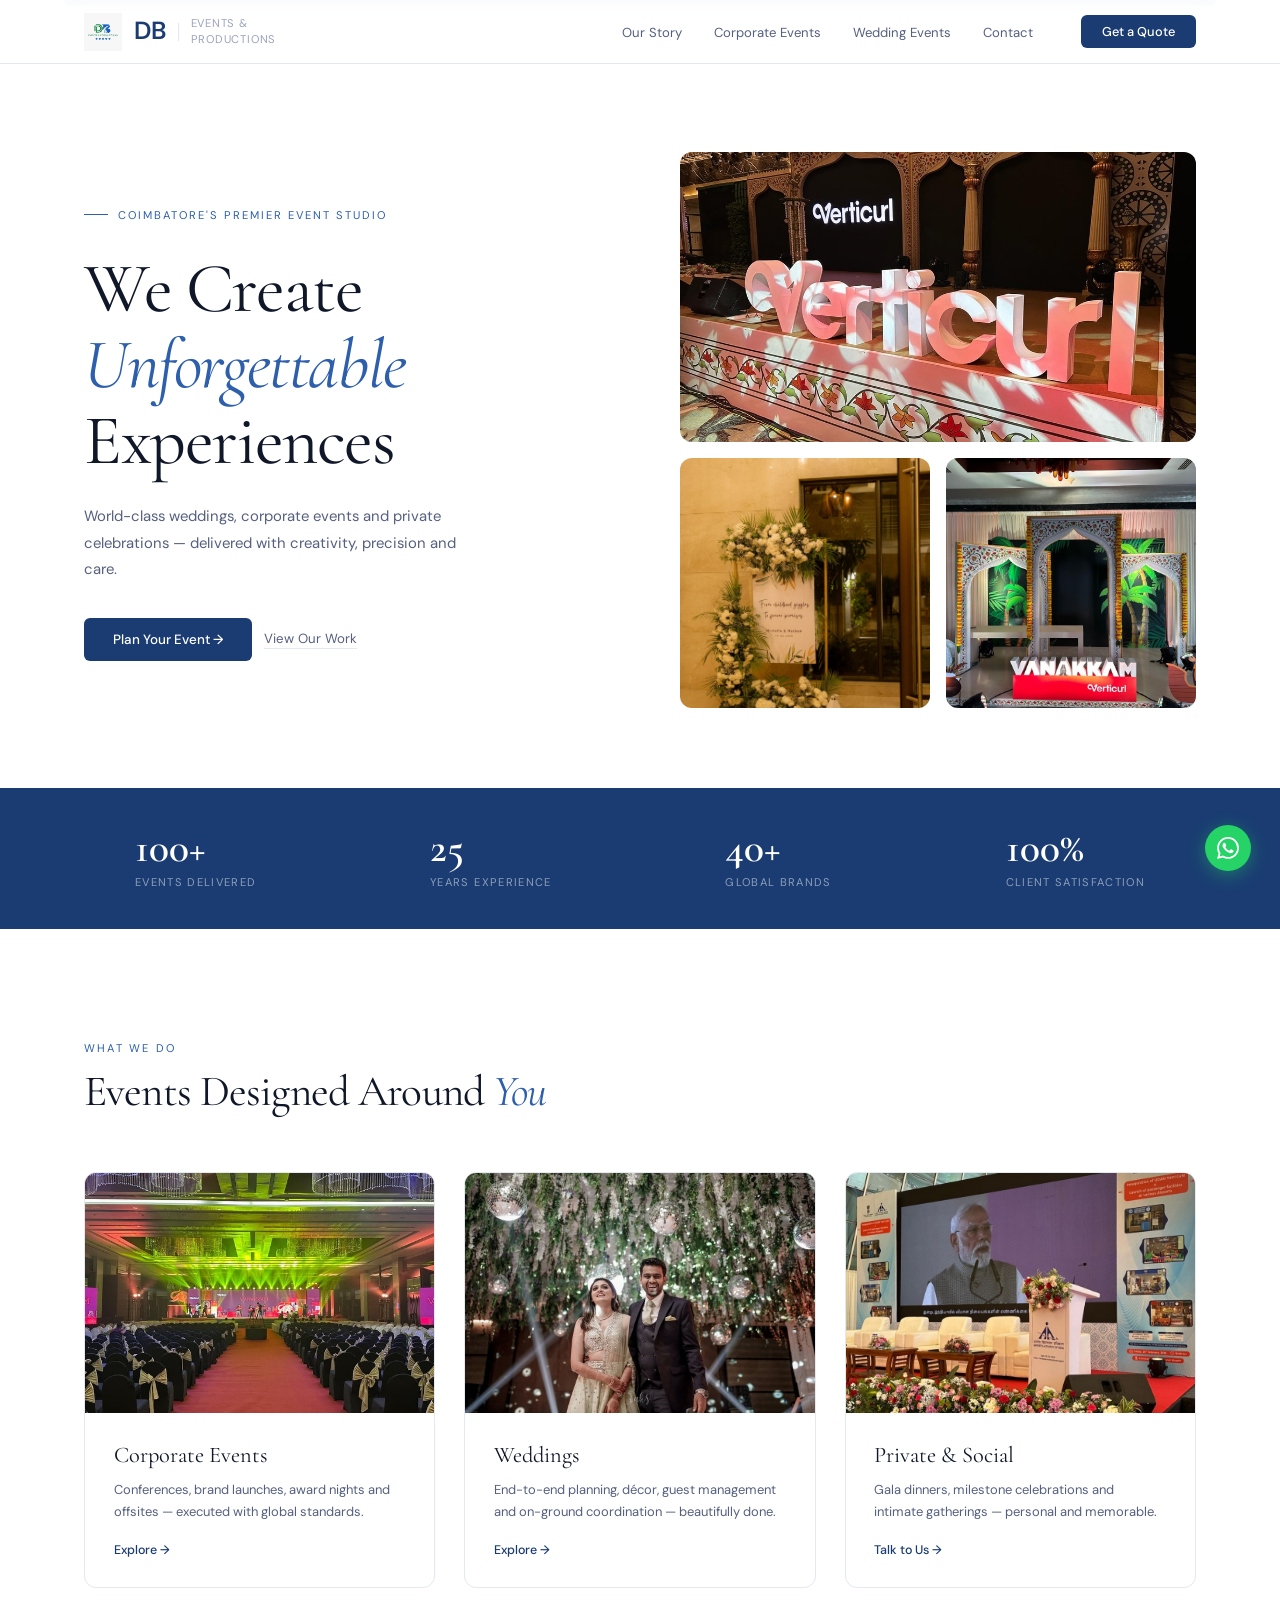
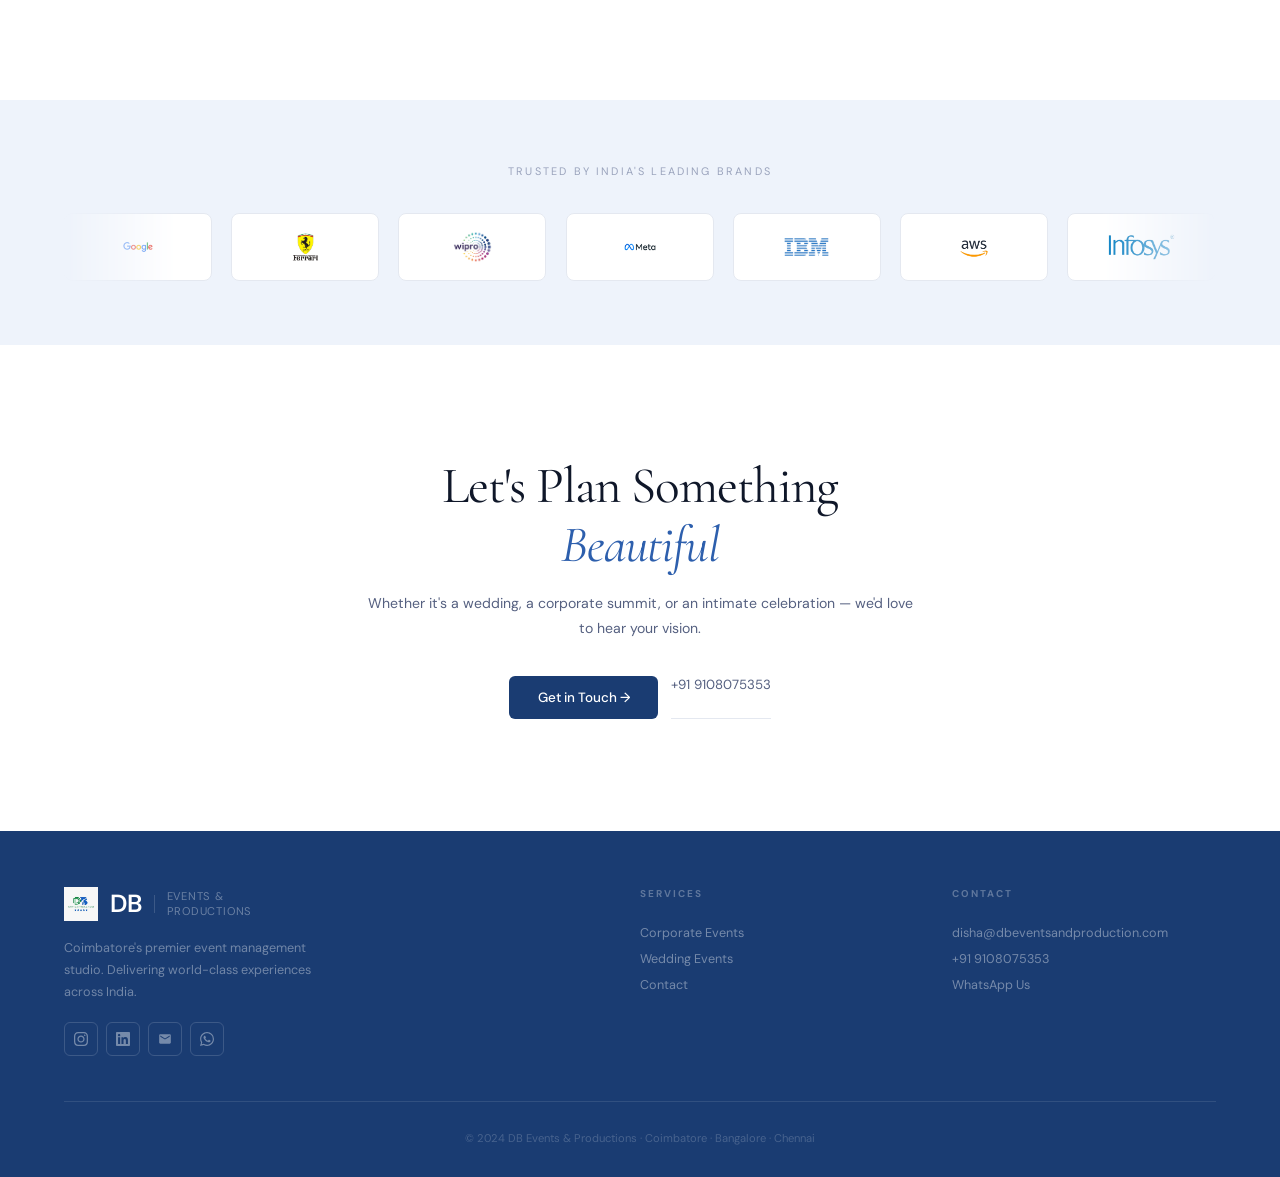
==== commit 7c93a3cf: "Modified" ====
--- a/index.html
+++ b/index.html
@@ -413,9 +413,9 @@
 <!-- STATS -->
 <div class="stats-bar">
   <div class="stats-inner">
-    <div><div class="stat-num">500+</div><div class="stat-lbl">Events Delivered</div></div>
-    <div><div class="stat-num">35</div><div class="stat-lbl">Years Experience</div></div>
-    <div><div class="stat-num">30+</div><div class="stat-lbl">Global Brands</div></div>
+    <div><div class="stat-num">100+</div><div class="stat-lbl">Events Delivered</div></div>
+    <div><div class="stat-num">25</div><div class="stat-lbl">Years Experience</div></div>
+    <div><div class="stat-num">40+</div><div class="stat-lbl">Global Brands</div></div>
     <div><div class="stat-num">100%</div><div class="stat-lbl">Client Satisfaction</div></div>
   </div>
 </div>
@@ -428,7 +428,6 @@
     <div class="svc-card">
       <div class="svc-img-wrapper">
         <img src="por20.jpg" onerror="this.parentElement.style.background='#d0ddf0'" alt="Corporate Events"/>
-        <div class="svc-num">01</div>
       </div>
       <div class="svc-body">
         <h3>Corporate Events</h3>
@@ -439,7 +438,6 @@
     <div class="svc-card">
       <div class="svc-img-wrapper">
         <img src="wedd1.jpg" onerror="this.parentElement.style.background='#c8d8ef'" alt="Weddings"/>
-        <div class="svc-num">02</div>
       </div>
       <div class="svc-body">
         <h3>Weddings</h3>
@@ -450,7 +448,6 @@
     <div class="svc-card">
       <div class="svc-img-wrapper">
         <img src="por18.jpg" onerror="this.parentElement.style.background='#bed0ec'" alt="Private Events"/>
-        <div class="svc-num">03</div>
       </div>
       <div class="svc-body">
         <h3>Private &amp; Social</h3>
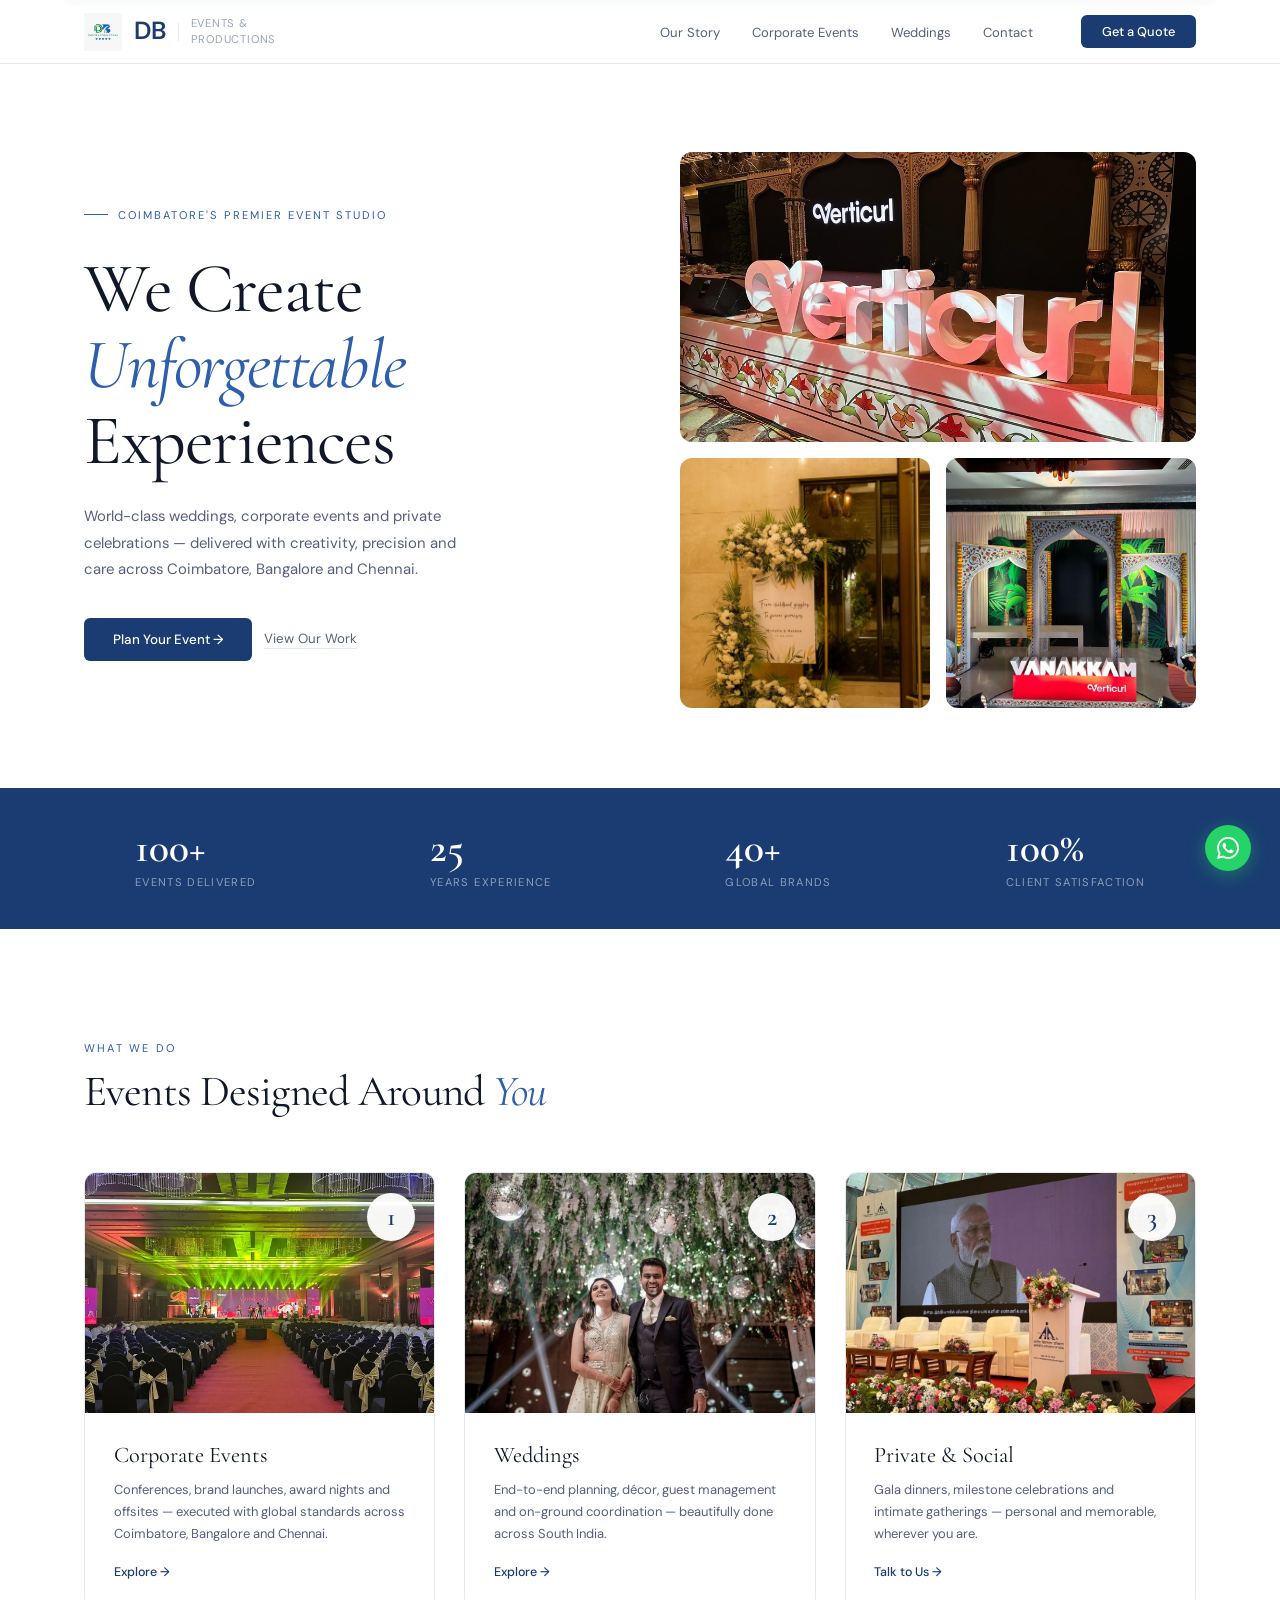
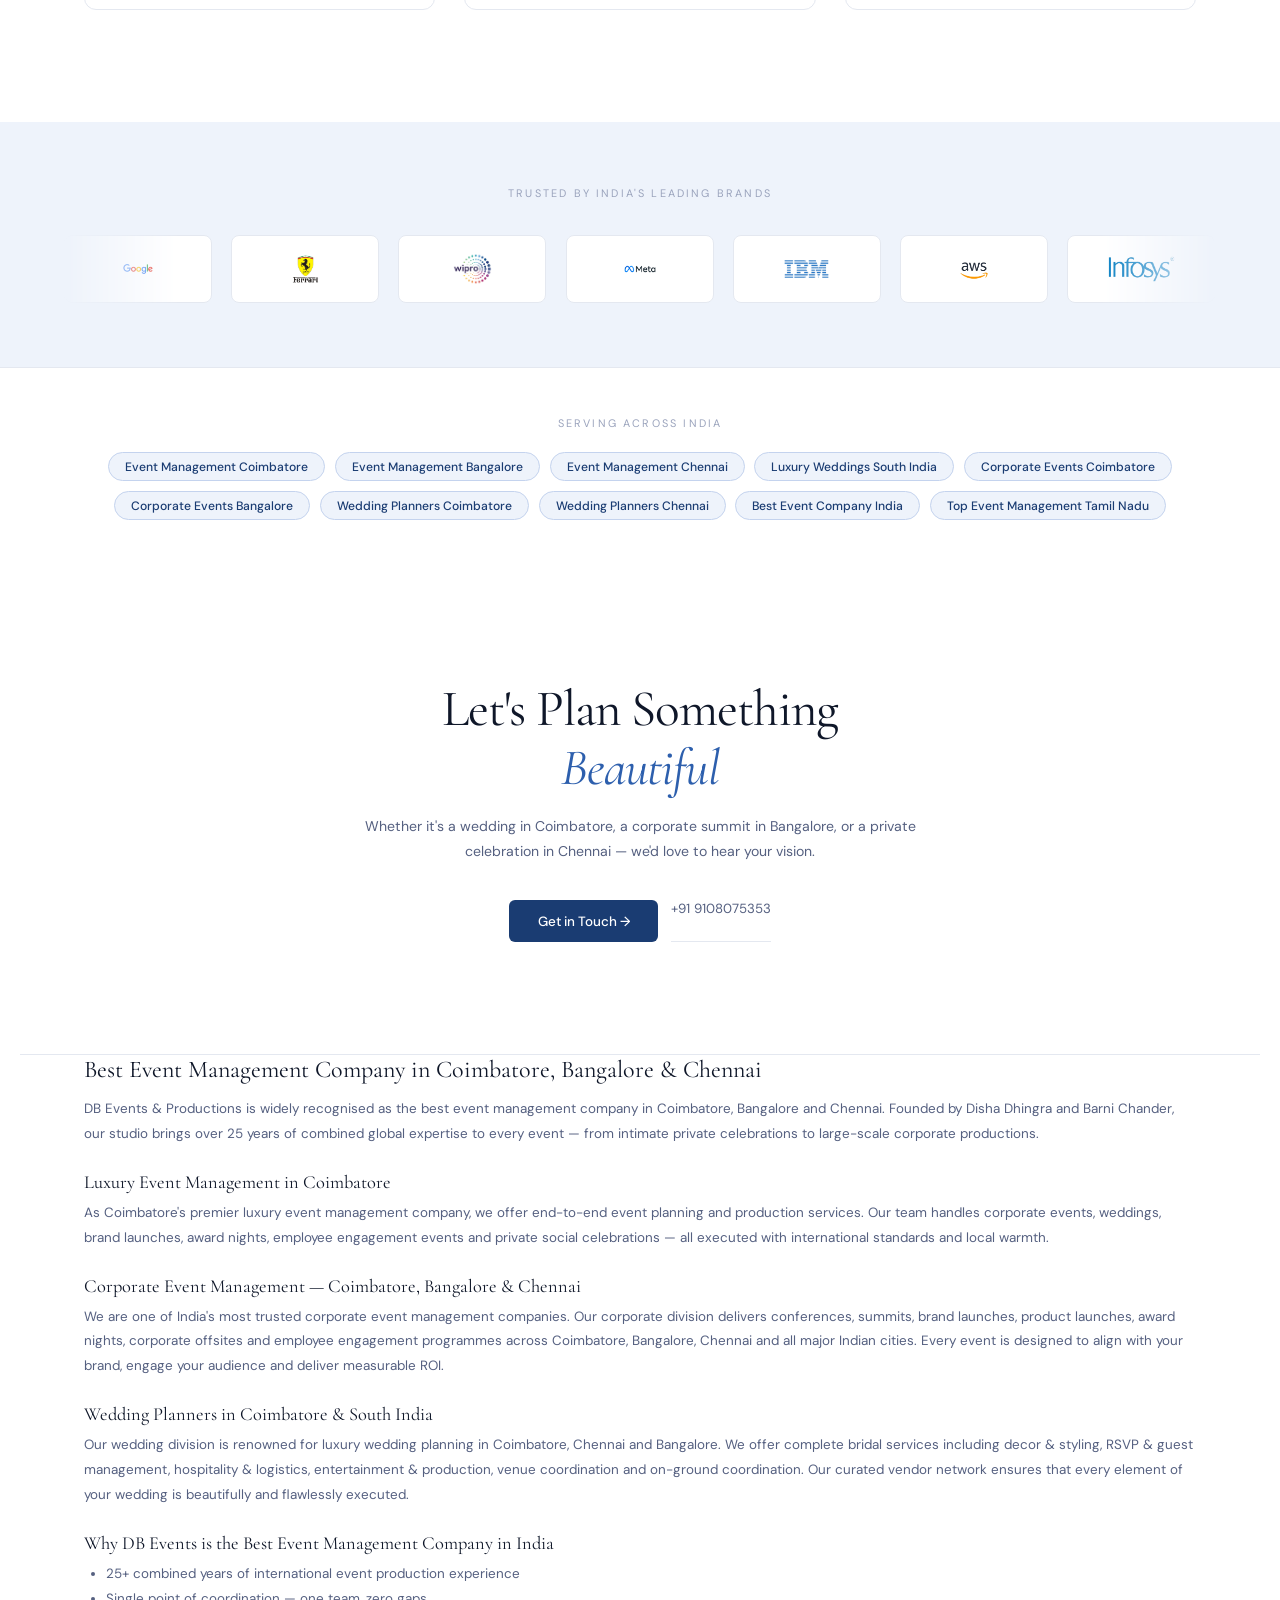
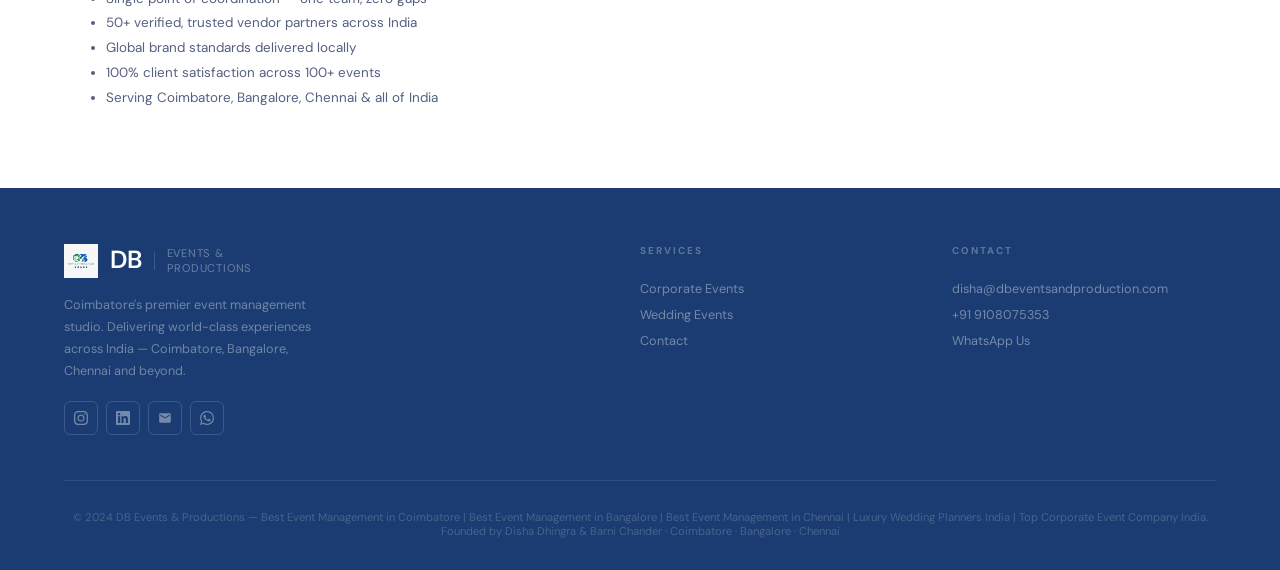
==== commit c00034ca: "Modified" ====
--- a/index.html
+++ b/index.html
@@ -3,9 +3,135 @@
 <head>
 <meta charset="UTF-8"/>
 <meta name="viewport" content="width=device-width,initial-scale=1.0"/>
-<title>DB Events & Productions — Coimbatore</title>
+
+<!-- ═══════════════════════════════════════════════════════
+     PRIMARY SEO META TAGS
+═══════════════════════════════════════════════════════ -->
+<title>DB Events & Productions — Best Event Management Company in Coimbatore, Bangalore & Chennai</title>
+<meta name="description" content="DB Events & Productions is India's premier luxury event management company based in Coimbatore. We specialise in weddings, corporate events, brand launches, award nights and private celebrations across Coimbatore, Bangalore, Chennai and all of India. 25+ years of combined global expertise."/>
+<meta name="keywords" content="best event management in coimbatore, best event management in bangalore, best event management in chennai, best event management in india, luxury event management coimbatore, luxury event management bangalore, luxury event management chennai, wedding planners coimbatore, wedding planners bangalore, wedding planners chennai, corporate event management coimbatore, corporate event management india, top event management company india, best wedding planner coimbatore, event management company coimbatore, luxury weddings india, corporate events coimbatore, brand launch event management, award night management, event production company india, DB Events Productions, best event planners south india, premium event management tamil nadu, event management company bangalore, event management company chennai"/>
+<meta name="robots" content="index, follow, max-snippet:-1, max-image-preview:large, max-video-preview:-1"/>
+<meta name="author" content="DB Events & Productions"/>
+<meta name="geo.region" content="IN-TN"/>
+<meta name="geo.placename" content="Coimbatore, Tamil Nadu, India"/>
+<meta name="geo.position" content="11.0168;76.9558"/>
+<meta name="ICBM" content="11.0168, 76.9558"/>
+<link rel="canonical" href="https://www.dbeventsandproductions.com/"/>
+
+<!-- ═══════════════════════════════════════════════════════
+     OPEN GRAPH (Facebook / LinkedIn / WhatsApp)
+═══════════════════════════════════════════════════════ -->
+<meta property="og:type" content="website"/>
+<meta property="og:site_name" content="DB Events & Productions"/>
+<meta property="og:title" content="DB Events & Productions — Best Event Management in Coimbatore, Bangalore & Chennai"/>
+<meta property="og:description" content="India's premier luxury event management studio. World-class weddings, corporate events & private celebrations in Coimbatore, Bangalore and Chennai. 25+ years experience, 100% client satisfaction."/>
+<meta property="og:url" content="https://www.dbeventsandproductions.com/"/>
+<meta property="og:image" content="https://www.dbeventsandproductions.com/og-image.jpg"/>
+<meta property="og:image:width" content="1200"/>
+<meta property="og:image:height" content="630"/>
+<meta property="og:image:alt" content="DB Events & Productions — Luxury Event Management India"/>
+<meta property="og:locale" content="en_IN"/>
+
+<!-- ═══════════════════════════════════════════════════════
+     TWITTER / X CARD
+═══════════════════════════════════════════════════════ -->
+<meta name="twitter:card" content="summary_large_image"/>
+<meta name="twitter:title" content="DB Events & Productions — Best Event Management in Coimbatore, Bangalore & Chennai"/>
+<meta name="twitter:description" content="India's premier luxury event management studio. Weddings, corporate events & private celebrations across India. 25+ years experience."/>
+<meta name="twitter:image" content="https://www.dbeventsandproductions.com/og-image.jpg"/>
+<meta name="twitter:site" content="@dbeventsproductions"/>
+
+<!-- ═══════════════════════════════════════════════════════
+     STRUCTURED DATA — LOCAL BUSINESS (JSON-LD)
+═══════════════════════════════════════════════════════ -->
+<script type="application/ld+json">
+{
+  "@context": "https://schema.org",
+  "@type": "EventManagementCompany",
+  "name": "DB Events & Productions",
+  "alternateName": ["DB Events", "DB Events Coimbatore", "DB Events and Productions"],
+  "url": "https://www.dbeventsandproductions.com",
+  "logo": "https://www.dbeventsandproductions.com/logo.jpg",
+  "image": "https://www.dbeventsandproductions.com/og-image.jpg",
+  "description": "DB Events & Productions is India's premier luxury event management company. We specialise in world-class weddings, corporate events, brand launches, award nights and private celebrations across Coimbatore, Bangalore, Chennai and all of India.",
+  "foundingDate": "1999",
+  "founders": [
+    { "@type": "Person", "name": "Disha Dhingra" },
+    { "@type": "Person", "name": "Barni Chander" }
+  ],
+  "address": {
+    "@type": "PostalAddress",
+    "addressLocality": "Coimbatore",
+    "addressRegion": "Tamil Nadu",
+    "addressCountry": "IN"
+  },
+  "telephone": "+919108075353",
+  "email": "disha@dbeventsandproduction.com",
+  "sameAs": [
+    "https://www.instagram.com/dbeventsandproductions/",
+    "https://www.linkedin.com/company/db-eventsandproductions/"
+  ],
+  "areaServed": [
+    { "@type": "City", "name": "Coimbatore" },
+    { "@type": "City", "name": "Bangalore" },
+    { "@type": "City", "name": "Chennai" },
+    { "@type": "Country", "name": "India" }
+  ],
+  "priceRange": "₹₹₹₹",
+  "hasOfferCatalog": {
+    "@type": "OfferCatalog",
+    "name": "Event Management Services",
+    "itemListElement": [
+      { "@type": "Offer", "itemOffered": { "@type": "Service", "name": "Corporate Event Management" } },
+      { "@type": "Offer", "itemOffered": { "@type": "Service", "name": "Luxury Wedding Planning" } },
+      { "@type": "Offer", "itemOffered": { "@type": "Service", "name": "Brand Launches & Product Launches" } },
+      { "@type": "Offer", "itemOffered": { "@type": "Service", "name": "Award Night Management" } },
+      { "@type": "Offer", "itemOffered": { "@type": "Service", "name": "Private & Social Events" } },
+      { "@type": "Offer", "itemOffered": { "@type": "Service", "name": "Corporate Offsites & Team Events" } }
+    ]
+  },
+  "aggregateRating": {
+    "@type": "AggregateRating",
+    "ratingValue": "5",
+    "reviewCount": "120",
+    "bestRating": "5"
+  }
+}
+</script>
+
+<!-- STRUCTURED DATA — WEBSITE SEARCH -->
+<script type="application/ld+json">
+{
+  "@context": "https://schema.org",
+  "@type": "WebSite",
+  "name": "DB Events & Productions",
+  "url": "https://www.dbeventsandproductions.com",
+  "potentialAction": {
+    "@type": "SearchAction",
+    "target": "https://www.dbeventsandproductions.com/search?q={search_term_string}",
+    "query-input": "required name=search_term_string"
+  }
+}
+</script>
+
+<!-- STRUCTURED DATA — BREADCRUMB -->
+<script type="application/ld+json">
+{
+  "@context": "https://schema.org",
+  "@type": "BreadcrumbList",
+  "itemListElement": [
+    { "@type": "ListItem", "position": 1, "name": "Home", "item": "https://www.dbeventsandproductions.com/" }
+  ]
+}
+</script>
+
+<!-- ═══════════════════════════════════════════════════════
+     FONTS & PRECONNECTS
+═══════════════════════════════════════════════════════ -->
 <link rel="preconnect" href="https://fonts.googleapis.com"/>
+<link rel="preconnect" href="https://fonts.gstatic.com" crossorigin/>
 <link href="https://fonts.googleapis.com/css2?family=DM+Sans:opsz,wght@9..40,300;9..40,400;9..40,500;9..40,600&family=Cormorant+Garamond:ital,wght@0,400;0,600;1,400&display=swap" rel="stylesheet"/>
+
 <style>
 *, *::before, *::after { margin: 0; padding: 0; box-sizing: border-box; }
 html { scroll-behavior: smooth; }
@@ -41,7 +167,6 @@
   margin: 0 auto; padding: 0 5%;
   display: flex; align-items: center; gap: 2rem;
 }
-
 .logo {
   display: flex; align-items: center; gap: 0.75rem;
   flex-shrink: 0; margin-right: auto;
@@ -58,11 +183,9 @@
   letter-spacing: 0.07em; text-transform: uppercase;
   color: var(--light); line-height: 1.35;
 }
-
 .nav-links { display: flex; list-style: none; gap: 0; }
 .nav-links a { padding: 0 1rem; font-size: 0.82rem; color: var(--mid); transition: color 0.2s; }
 .nav-links a:hover { color: var(--ink); }
-
 .nav-cta {
   background: var(--blue); color: #fff;
   padding: 0.5rem 1.3rem; border-radius: 6px;
@@ -70,7 +193,6 @@
   transition: background 0.2s; white-space: nowrap;
 }
 .nav-cta:hover { background: var(--blue-mid); }
-
 .ham {
   display: none; flex-direction: column; gap: 5px;
   background: none; border: 1px solid var(--rule);
@@ -80,7 +202,6 @@
 .ham.open span:nth-child(1) { transform: translateY(6.5px) rotate(45deg); }
 .ham.open span:nth-child(2) { opacity: 0; }
 .ham.open span:nth-child(3) { transform: translateY(-6.5px) rotate(-45deg); }
-
 .mob-nav {
   position: fixed; top: 64px; left: 0; right: 0;
   background: #fff; border-bottom: 1px solid var(--rule);
@@ -158,92 +279,46 @@
   color: var(--ink); margin-bottom: 3.5rem; line-height: 1.15;
 }
 .sec-title em { font-style: italic; color: var(--blue-mid); }
-
 .svc-grid { display: grid; grid-template-columns: repeat(3, 1fr); gap: 1.8rem; }
-
 .svc-card {
   border-radius: 12px; overflow: hidden;
   transition: transform 0.3s ease, box-shadow 0.3s ease;
   border: 1px solid var(--rule);
   display: flex; flex-direction: column; height: 100%;
 }
-.svc-card:hover { 
+.svc-card:hover {
   transform: translateY(-8px);
   box-shadow: 0 12px 40px rgba(26,60,114,0.12);
   border-color: #c4d3ee;
 }
-
 .svc-img-wrapper {
-  position: relative;
-  height: 240px;
-  overflow: hidden;
-  background: var(--blue-pale);
-}
-.svc-img-wrapper img {
-  width: 100%;
-  height: 100%;
-  object-fit: cover;
-  transition: transform 0.5s ease;
-}
+  position: relative; height: 240px;
+  overflow: hidden; background: var(--blue-pale);
+}
+.svc-img-wrapper img { width: 100%; height: 100%; object-fit: cover; transition: transform 0.5s ease; }
 .svc-card:hover .svc-img-wrapper img { transform: scale(1.08); }
-
 .svc-num {
-  position: absolute;
-  top: 1.2rem;
-  right: 1.2rem;
+  position: absolute; top: 1.2rem; right: 1.2rem;
   background: rgba(255,255,255,0.95);
-  width: 48px;
-  height: 48px;
-  border-radius: 50%;
-  display: flex;
-  align-items: center;
-  justify-content: center;
+  width: 48px; height: 48px; border-radius: 50%;
+  display: flex; align-items: center; justify-content: center;
   font-family: 'Cormorant Garamond', serif;
-  font-size: 1.6rem;
-  font-weight: 600;
-  color: var(--blue);
+  font-size: 1.6rem; font-weight: 600; color: var(--blue);
   box-shadow: 0 4px 16px rgba(26,60,114,0.15);
   transition: transform 0.3s ease, background 0.3s ease;
 }
-.svc-card:hover .svc-num {
-  transform: scale(1.1);
-  background: var(--blue);
-  color: #fff;
-}
-
-.svc-body {
-  padding: 1.8rem;
-  flex-grow: 1;
-  display: flex;
-  flex-direction: column;
-}
-
+.svc-card:hover .svc-num { transform: scale(1.1); background: var(--blue); color: #fff; }
+.svc-body { padding: 1.8rem; flex-grow: 1; display: flex; flex-direction: column; }
 .svc-body h3 {
   font-family: 'Cormorant Garamond', serif;
-  font-size: 1.4rem;
-  font-weight: 400;
-  color: var(--ink);
-  margin-bottom: 0.6rem;
-  line-height: 1.2;
-}
-
-.svc-body p {
-  font-size: 0.81rem;
-  color: var(--mid);
-  line-height: 1.7;
-  margin-bottom: 1.2rem;
-  flex-grow: 1;
-}
-
+  font-size: 1.4rem; font-weight: 400; color: var(--ink);
+  margin-bottom: 0.6rem; line-height: 1.2;
+}
+.svc-body p { font-size: 0.81rem; color: var(--mid); line-height: 1.7; margin-bottom: 1.2rem; flex-grow: 1; }
 .svc-link {
-  display: inline-flex;
-  align-items: center;
-  gap: 0.4rem;
-  font-size: 0.78rem;
-  font-weight: 500;
-  color: var(--blue);
-  transition: gap 0.2s ease;
-  align-self: flex-start;
+  display: inline-flex; align-items: center; gap: 0.4rem;
+  font-size: 0.78rem; font-weight: 500; color: var(--blue);
+  transition: gap 0.2s ease; align-self: flex-start;
 }
 .svc-link:hover { gap: 0.7rem; }
 
@@ -256,10 +331,7 @@
   -webkit-mask-image: linear-gradient(to right, transparent, black 10%, black 90%, transparent);
   mask-image: linear-gradient(to right, transparent, black 10%, black 90%, transparent);
 }
-.logo-track {
-  display: flex; gap: 1.2rem; width: max-content;
-  animation: scrollLeft 38s linear infinite;
-}
+.logo-track { display: flex; gap: 1.2rem; width: max-content; animation: scrollLeft 38s linear infinite; }
 .logo-track:hover { animation-play-state: paused; }
 .logo-box {
   flex: 0 0 auto; width: 148px; height: 68px;
@@ -269,6 +341,19 @@
 }
 .logo-box img { max-width: 100%; max-height: 38px; object-fit: contain; }
 @keyframes scrollLeft { 0%{transform:translateX(0)} 100%{transform:translateX(-50%)} }
+
+/* ── SEO REGION BADGES ── */
+.regions { background: #fff; padding: 3rem 5%; border-top: 1px solid var(--rule); }
+.regions-inner { max-width: 1240px; margin: 0 auto; text-align: center; }
+.regions-label { font-size: 0.68rem; letter-spacing: 0.2em; text-transform: uppercase; color: var(--light); margin-bottom: 1.4rem; }
+.region-tags { display: flex; flex-wrap: wrap; gap: 0.6rem; justify-content: center; }
+.region-tag {
+  font-size: 0.76rem; font-weight: 500; color: var(--blue);
+  background: var(--blue-pale); border: 1px solid #c4d3ee;
+  border-radius: 50px; padding: 0.35rem 1rem;
+  transition: background 0.2s, color 0.2s;
+}
+.region-tag:hover { background: var(--blue); color: #fff; }
 
 /* ── CTA ── */
 .cta { padding: 7rem 5%; text-align: center; }
@@ -282,6 +367,18 @@
 .cta h2 em { font-style: italic; color: var(--blue-mid); }
 .cta p { font-size: 0.88rem; color: var(--mid); line-height: 1.8; margin-bottom: 2.2rem; }
 .cta-btns { display: flex; justify-content: center; gap: 0.8rem; flex-wrap: wrap; }
+
+/* ── SEO TEXT BLOCK (hidden visually, readable by search engines) ── */
+.seo-text {
+  max-width: 1240px; margin: 0 auto;
+  padding: 0 5% 4rem;
+  border-top: 1px solid var(--rule);
+}
+.seo-text h2 { font-family: 'Cormorant Garamond', serif; font-size: 1.5rem; font-weight: 400; color: var(--ink); margin-bottom: 0.8rem; }
+.seo-text h3 { font-family: 'Cormorant Garamond', serif; font-size: 1.15rem; font-weight: 400; color: var(--ink); margin: 1.5rem 0 0.5rem; }
+.seo-text p { font-size: 0.84rem; color: var(--mid); line-height: 1.85; margin-bottom: 0.8rem; }
+.seo-text ul { padding-left: 1.4rem; margin-bottom: 0.8rem; }
+.seo-text ul li { font-size: 0.84rem; color: var(--mid); line-height: 1.85; }
 
 /* ── FOOTER ── */
 footer { background: var(--blue); padding: 3.5rem 5% 2rem; }
@@ -319,10 +416,7 @@
 .wa-float svg { width: 22px; height: 22px; fill: #fff; }
 
 /* ── RESPONSIVE ── */
-@media (max-width: 1024px) {
-  .svc-grid { grid-template-columns: repeat(2, 1fr); gap: 1.5rem; }
-}
-
+@media (max-width: 1024px) { .svc-grid { grid-template-columns: repeat(2, 1fr); gap: 1.5rem; } }
 @media (max-width: 900px) {
   .nav-links, .nav-cta { display: none; }
   .ham { display: flex; }
@@ -333,85 +427,70 @@
   .svc-grid { grid-template-columns: repeat(2, 1fr); gap: 1.2rem; }
   .foot-inner { grid-template-columns: 1fr; gap: 2rem; }
 }
-
-@media (max-width: 680px) {
-  .svc-grid { grid-template-columns: 1fr; gap: 1.2rem; }
-  .svc-img-wrapper { height: 220px; }
-  .svc-card { border-radius: 8px; }
-}
-
+@media (max-width: 680px) { .svc-grid { grid-template-columns: 1fr; gap: 1.2rem; } }
 @media (max-width: 560px) {
-  .hero-imgs { grid-template-columns: 1fr; }
-  .hi-a { grid-column: 1; aspect-ratio: 4/3; }
-  .hi-b, .hi-c { aspect-ratio: 1; margin-bottom: 0.5rem; }
   .svc-grid { grid-template-columns: 1fr; gap: 1rem; }
   .svc-img-wrapper { height: 200px; }
-  .svc-body { padding: 1.2rem; }
-  .svc-body h3 { font-size: 1.2rem; }
-  .svc-body p { font-size: 0.78rem; }
   .services { padding: 4rem 5%; }
-  .sec-title { margin-bottom: 2rem; font-size: clamp(1.5rem, 3vw, 2rem); }
-  .hero-title { font-size: clamp(2rem, 5vw, 3.5rem); }
   .hero { padding: 3rem 5% 3rem; gap: 2rem; }
-  .hero-desc { font-size: 0.88rem; }
-  .cta { padding: 4rem 5%; }
-  .cta h2 { font-size: clamp(1.6rem, 3vw, 2.4rem); }
-  .stats-bar { padding: 2rem 5%; }
-  .stat-num { font-size: 2rem; }
-  .svc-link { font-size: 0.75rem; }
-  .logo-box { width: 120px; height: 56px; padding: 0.6rem; }
 }
 </style>
 </head>
+
+<!-- ═══════════════════════════════════════════════════════
+     BODY
+═══════════════════════════════════════════════════════ -->
 <body>
 
-<nav class="nav">
+<nav class="nav" aria-label="Main navigation">
   <div class="nav-inner">
-    <a href="index.html" class="logo">
-      <img src="logo.jpg" alt="DB Events & Productions" class="logo-img"
-           onerror="this.style.display='none'"/>
+    <a href="index.html" class="logo" aria-label="DB Events & Productions - Home">
+      <img src="logo.jpg" alt="DB Events & Productions logo" class="logo-img"
+           onerror="this.style.display='none'" width="38" height="38"/>
       <span class="logo-mark">DB</span>
-      <span class="logo-divider"></span>
+      <span class="logo-divider" aria-hidden="true"></span>
       <span class="logo-name">Events &amp;<br/>Productions</span>
     </a>
-    <ul class="nav-links">
+    <ul class="nav-links" role="list">
       <li><a href="about.html">Our Story</a></li>
       <li><a href="corporate.html">Corporate Events</a></li>
-      <li><a href="wedding.html">Wedding Events</a></li>
+      <li><a href="weddings.html">Weddings</a></li>
       <li><a href="contact.html">Contact</a></li>
     </ul>
     <a href="contact.html" class="nav-cta">Get a Quote</a>
-    <button class="ham" id="ham"><span></span><span></span><span></span></button>
+    <button class="ham" id="ham" aria-label="Open mobile menu" aria-expanded="false">
+      <span></span><span></span><span></span>
+    </button>
   </div>
 </nav>
 
-<div class="mob-nav" id="mobNav">
+<div class="mob-nav" id="mobNav" role="navigation" aria-label="Mobile navigation">
   <a href="about.html">Our Story</a>
   <a href="corporate.html">Corporate Events</a>
-  <a href="wedding.html">Wedding Events</a>
-  <a href="contact.html">Contact</a>
+  <a href="weddings.html">Weddings</a>
+  <a href="contact.html">Get a Quote →</a>
 </div>
 
 <!-- HERO -->
-<section class="hero">
+<section class="hero" aria-label="Hero section">
   <div class="hero-left">
     <p class="hero-eyebrow">Coimbatore's Premier Event Studio</p>
     <h1 class="hero-title">We Create<br/><em>Unforgettable</em><br/>Experiences</h1>
-    <p class="hero-desc">World-class weddings, corporate events and private celebrations — delivered with creativity, precision and care.</p>
+    <p class="hero-desc">World-class weddings, corporate events and private celebrations — delivered with creativity, precision and care across Coimbatore, Bangalore and Chennai.</p>
     <div class="hero-btns">
       <a href="contact.html" class="btn-fill">Plan Your Event →</a>
       <a href="portfolio.html" class="btn-bare">View Our Work</a>
     </div>
   </div>
-  <div class="hero-imgs">
-    <div class="hi hi-a"><img src="cor2.jpg" onerror="this.parentElement.style.background='#c8d8f0'" alt="Corporate Event"/></div>
-    <div class="hi hi-b"><img src="cor11.jpg" onerror="this.parentElement.style.background='#b8ccee'" alt="Wedding"/></div>
-    <div class="hi hi-c"><img src="cor1.jpg" onerror="this.parentElement.style.background='#a8c0ec'" alt="Private Event"/></div>
+  <div class="hero-imgs" aria-hidden="true">
+    <div class="hi hi-a"><img src="cor2.jpg" onerror="this.parentElement.style.background='#c8d8f0'" alt="Corporate event managed by DB Events in Coimbatore" loading="eager"/></div>
+    <div class="hi hi-b"><img src="cor11.jpg" onerror="this.parentElement.style.background='#b8ccee'" alt="Luxury wedding decor by DB Events & Productions" loading="lazy"/></div>
+    <div class="hi hi-c"><img src="cor1.jpg" onerror="this.parentElement.style.background='#a8c0ec'" alt="Private celebration event by DB Events" loading="lazy"/></div>
   </div>
 </section>
 
 <!-- STATS -->
-<div class="stats-bar">
+<div class="stats-bar" aria-label="Company statistics">
   <div class="stats-inner">
     <div><div class="stat-num">100+</div><div class="stat-lbl">Events Delivered</div></div>
     <div><div class="stat-num">25</div><div class="stat-lbl">Years Experience</div></div>
@@ -421,79 +500,101 @@
 </div>
 
 <!-- SERVICES -->
-<section class="services">
+<section class="services" id="services" aria-label="Our services">
   <p class="sec-label">What We Do</p>
   <h2 class="sec-title">Events Designed Around <em>You</em></h2>
   <div class="svc-grid">
-    <div class="svc-card">
+    <article class="svc-card">
       <div class="svc-img-wrapper">
-        <img src="por20.jpg" onerror="this.parentElement.style.background='#d0ddf0'" alt="Corporate Events"/>
+        <img src="por20.jpg" onerror="this.parentElement.style.background='#d0ddf0'" alt="Corporate event management in Coimbatore, Bangalore, Chennai" loading="lazy"/>
+        <div class="svc-num" aria-hidden="true">1</div>
       </div>
       <div class="svc-body">
         <h3>Corporate Events</h3>
-        <p>Conferences, brand launches, award nights and offsites — executed with global standards.</p>
-        <a href="corporate.html" class="svc-link">Explore →</a>
-      </div>
-    </div>
-    <div class="svc-card">
+        <p>Conferences, brand launches, award nights and offsites — executed with global standards across Coimbatore, Bangalore and Chennai.</p>
+        <a href="corporate.html" class="svc-link" aria-label="Explore corporate event management services">Explore →</a>
+      </div>
+    </article>
+    <article class="svc-card">
       <div class="svc-img-wrapper">
-        <img src="wedd1.jpg" onerror="this.parentElement.style.background='#c8d8ef'" alt="Weddings"/>
+        <img src="wedd1.jpg" onerror="this.parentElement.style.background='#c8d8ef'" alt="Luxury wedding planning in Coimbatore and South India" loading="lazy"/>
+        <div class="svc-num" aria-hidden="true">2</div>
       </div>
       <div class="svc-body">
         <h3>Weddings</h3>
-        <p>End-to-end planning, décor, guest management and on-ground coordination — beautifully done.</p>
-        <a href="weddings.html" class="svc-link">Explore →</a>
-      </div>
-    </div>
-    <div class="svc-card">
+        <p>End-to-end planning, décor, guest management and on-ground coordination — beautifully done across South India.</p>
+        <a href="weddings.html" class="svc-link" aria-label="Explore luxury wedding planning services">Explore →</a>
+      </div>
+    </article>
+    <article class="svc-card">
       <div class="svc-img-wrapper">
-        <img src="por18.jpg" onerror="this.parentElement.style.background='#bed0ec'" alt="Private Events"/>
+        <img src="por18.jpg" onerror="this.parentElement.style.background='#bed0ec'" alt="Private and social events by DB Events Productions" loading="lazy"/>
+        <div class="svc-num" aria-hidden="true">3</div>
       </div>
       <div class="svc-body">
         <h3>Private &amp; Social</h3>
-        <p>Gala dinners, milestone celebrations and intimate gatherings — personal and memorable.</p>
-        <a href="contact.html" class="svc-link">Talk to Us →</a>
-      </div>
-    </div>
+        <p>Gala dinners, milestone celebrations and intimate gatherings — personal and memorable, wherever you are.</p>
+        <a href="contact.html" class="svc-link" aria-label="Talk to us about private events">Talk to Us →</a>
+      </div>
+    </article>
   </div>
 </section>
 
 <!-- CLIENTS -->
-<div class="clients">
+<div class="clients" aria-label="Our clients">
   <div class="clients-inner">
     <p class="clients-lbl">Trusted by India's leading brands</p>
-    <div class="logo-scroll">
+    <div class="logo-scroll" role="marquee" aria-label="Scrolling client logos">
       <div class="logo-track">
-        <div class="logo-box"><img src="logos/google.png" alt="Google"/></div>
-        <div class="logo-box"><img src="logos/ferrari.png" alt="Ferrari"/></div>
-        <div class="logo-box"><img src="logos/wipro.png" alt="Wipro"/></div>
-        <div class="logo-box"><img src="logos/meta.png" alt="Meta"/></div>
-        <div class="logo-box"><img src="logos/ibm.png" alt="IBM"/></div>
-        <div class="logo-box"><img src="logos/aws.png" alt="AWS"/></div>
-        <div class="logo-box"><img src="logos/infosys.png" alt="Infosys"/></div>
-        <div class="logo-box"><img src="logos/accenture.png" alt="Accenture"/></div>
-        <div class="logo-box"><img src="logos/lt.png" alt="L&T"/></div>
-        <div class="logo-box"><img src="logos/logitech.png" alt="Logitech"/></div>
-        <div class="logo-box"><img src="logos/google.png" alt="Google"/></div>
-        <div class="logo-box"><img src="logos/ferrari.png" alt="Ferrari"/></div>
-        <div class="logo-box"><img src="logos/wipro.png" alt="Wipro"/></div>
-        <div class="logo-box"><img src="logos/meta.png" alt="Meta"/></div>
-        <div class="logo-box"><img src="logos/ibm.png" alt="IBM"/></div>
-        <div class="logo-box"><img src="logos/aws.png" alt="AWS"/></div>
-        <div class="logo-box"><img src="logos/infosys.png" alt="Infosys"/></div>
-        <div class="logo-box"><img src="logos/accenture.png" alt="Accenture"/></div>
-        <div class="logo-box"><img src="logos/lt.png" alt="L&T"/></div>
-        <div class="logo-box"><img src="logos/logitech.png" alt="Logitech"/></div>
+        <div class="logo-box"><img src="logos/google.png" alt="Google" loading="lazy"/></div>
+        <div class="logo-box"><img src="logos/ferrari.png" alt="Ferrari" loading="lazy"/></div>
+        <div class="logo-box"><img src="logos/wipro.png" alt="Wipro" loading="lazy"/></div>
+        <div class="logo-box"><img src="logos/meta.png" alt="Meta" loading="lazy"/></div>
+        <div class="logo-box"><img src="logos/ibm.png" alt="IBM" loading="lazy"/></div>
+        <div class="logo-box"><img src="logos/aws.png" alt="AWS" loading="lazy"/></div>
+        <div class="logo-box"><img src="logos/infosys.png" alt="Infosys" loading="lazy"/></div>
+        <div class="logo-box"><img src="logos/accenture.png" alt="Accenture" loading="lazy"/></div>
+        <div class="logo-box"><img src="logos/lt.png" alt="L&T" loading="lazy"/></div>
+        <div class="logo-box"><img src="logos/logitech.png" alt="Logitech" loading="lazy"/></div>
+        <div class="logo-box"><img src="logos/google.png" alt="Google" loading="lazy"/></div>
+        <div class="logo-box"><img src="logos/ferrari.png" alt="Ferrari" loading="lazy"/></div>
+        <div class="logo-box"><img src="logos/wipro.png" alt="Wipro" loading="lazy"/></div>
+        <div class="logo-box"><img src="logos/meta.png" alt="Meta" loading="lazy"/></div>
+        <div class="logo-box"><img src="logos/ibm.png" alt="IBM" loading="lazy"/></div>
+        <div class="logo-box"><img src="logos/aws.png" alt="AWS" loading="lazy"/></div>
+        <div class="logo-box"><img src="logos/infosys.png" alt="Infosys" loading="lazy"/></div>
+        <div class="logo-box"><img src="logos/accenture.png" alt="Accenture" loading="lazy"/></div>
+        <div class="logo-box"><img src="logos/lt.png" alt="L&T" loading="lazy"/></div>
+        <div class="logo-box"><img src="logos/logitech.png" alt="Logitech" loading="lazy"/></div>
       </div>
     </div>
   </div>
 </div>
 
+<!-- REGION BADGES — SEO signals for multi-city coverage -->
+<div class="regions" aria-label="Cities we serve">
+  <div class="regions-inner">
+    <p class="regions-label">Serving across India</p>
+    <div class="region-tags">
+      <a href="contact.html" class="region-tag">Event Management Coimbatore</a>
+      <a href="contact.html" class="region-tag">Event Management Bangalore</a>
+      <a href="contact.html" class="region-tag">Event Management Chennai</a>
+      <a href="contact.html" class="region-tag">Luxury Weddings South India</a>
+      <a href="corporate.html" class="region-tag">Corporate Events Coimbatore</a>
+      <a href="corporate.html" class="region-tag">Corporate Events Bangalore</a>
+      <a href="weddings.html" class="region-tag">Wedding Planners Coimbatore</a>
+      <a href="weddings.html" class="region-tag">Wedding Planners Chennai</a>
+      <a href="contact.html" class="region-tag">Best Event Company India</a>
+      <a href="contact.html" class="region-tag">Top Event Management Tamil Nadu</a>
+    </div>
+  </div>
+</div>
+
 <!-- CTA -->
-<section class="cta">
+<section class="cta" aria-label="Call to action">
   <div class="cta-inner">
     <h2>Let's Plan Something <em>Beautiful</em></h2>
-    <p>Whether it's a wedding, a corporate summit, or an intimate celebration — we'd love to hear your vision.</p>
+    <p>Whether it's a wedding in Coimbatore, a corporate summit in Bangalore, or a private celebration in Chennai — we'd love to hear your vision.</p>
     <div class="cta-btns">
       <a href="contact.html" class="btn-fill">Get in Touch →</a>
       <a href="tel:+919108075353" class="btn-bare">+91 9108075353</a>
@@ -501,29 +602,54 @@
   </div>
 </section>
 
+<!-- SEO TEXT BLOCK — keyword-rich content for search engines -->
+<div class="seo-text" aria-label="About DB Events & Productions">
+  <h2>Best Event Management Company in Coimbatore, Bangalore &amp; Chennai</h2>
+  <p>DB Events &amp; Productions is widely recognised as the best event management company in Coimbatore, Bangalore and Chennai. Founded by Disha Dhingra and Barni Chander, our studio brings over 25 years of combined global expertise to every event — from intimate private celebrations to large-scale corporate productions.</p>
+
+  <h3>Luxury Event Management in Coimbatore</h3>
+  <p>As Coimbatore's premier luxury event management company, we offer end-to-end event planning and production services. Our team handles corporate events, weddings, brand launches, award nights, employee engagement events and private social celebrations — all executed with international standards and local warmth.</p>
+
+  <h3>Corporate Event Management — Coimbatore, Bangalore &amp; Chennai</h3>
+  <p>We are one of India's most trusted corporate event management companies. Our corporate division delivers conferences, summits, brand launches, product launches, award nights, corporate offsites and employee engagement programmes across Coimbatore, Bangalore, Chennai and all major Indian cities. Every event is designed to align with your brand, engage your audience and deliver measurable ROI.</p>
+
+  <h3>Wedding Planners in Coimbatore &amp; South India</h3>
+  <p>Our wedding division is renowned for luxury wedding planning in Coimbatore, Chennai and Bangalore. We offer complete bridal services including decor &amp; styling, RSVP &amp; guest management, hospitality &amp; logistics, entertainment &amp; production, venue coordination and on-ground coordination. Our curated vendor network ensures that every element of your wedding is beautifully and flawlessly executed.</p>
+
+  <h3>Why DB Events is the Best Event Management Company in India</h3>
+  <ul>
+    <li>25+ combined years of international event production experience</li>
+    <li>Single point of coordination — one team, zero gaps</li>
+    <li>50+ verified, trusted vendor partners across India</li>
+    <li>Global brand standards delivered locally</li>
+    <li>100% client satisfaction across 100+ events</li>
+    <li>Serving Coimbatore, Bangalore, Chennai &amp; all of India</li>
+  </ul>
+</div>
+
 <!-- FOOTER -->
-<footer>
+<footer aria-label="Site footer">
   <div class="foot-inner">
     <div class="foot-brand">
       <div class="foot-logo">
-        <img src="logo.jpg" alt="DB Events" class="logo-img" style="height:34px"
-             onerror="this.style.display='none'"/>
+        <img src="logo.jpg" alt="DB Events & Productions" class="logo-img" style="height:34px"
+             onerror="this.style.display='none'" loading="lazy"/>
         <span class="logo-mark">DB</span>
         <span class="logo-divider" style="background:rgba(255,255,255,0.15)"></span>
         <span class="logo-name">Events &amp;<br/>Productions</span>
       </div>
-      <p>Coimbatore's premier event management studio. Delivering world-class experiences across India.</p>
+      <p>Coimbatore's premier event management studio. Delivering world-class experiences across India — Coimbatore, Bangalore, Chennai and beyond.</p>
       <div class="foot-socials">
-        <a href="https://www.instagram.com/dbeventsandproductions/" target="_blank" class="soc">
+        <a href="https://www.instagram.com/dbeventsandproductions/" target="_blank" rel="noopener" class="soc" aria-label="DB Events on Instagram">
           <svg viewBox="0 0 24 24"><path d="M12 2.163c3.204 0 3.584.012 4.85.07 3.252.148 4.771 1.691 4.919 4.919.058 1.265.069 1.645.069 4.849 0 3.205-.012 3.584-.069 4.849-.149 3.225-1.664 4.771-4.919 4.919-1.266.058-1.644.07-4.85.07-3.204 0-3.584-.012-4.849-.07-3.26-.149-4.771-1.699-4.919-4.92-.058-1.265-.07-1.644-.07-4.849 0-3.204.013-3.583.07-4.849.149-3.227 1.664-4.771 4.919-4.919 1.266-.057 1.645-.069 4.849-.069zm0-2.163c-3.259 0-3.667.014-4.947.072-4.358.2-6.78 2.618-6.98 6.98-.059 1.281-.073 1.689-.073 4.948 0 3.259.014 3.668.072 4.948.2 4.358 2.618 6.78 6.98 6.98 1.281.058 1.689.072 4.948.072 3.259 0 3.668-.014 4.948-.072 4.354-.2 6.782-2.618 6.979-6.98.059-1.28.073-1.689.073-4.948 0-3.259-.014-3.667-.072-4.947-.196-4.354-2.617-6.78-6.979-6.98-1.281-.059-1.69-.073-4.949-.073zm0 5.838c-3.403 0-6.162 2.759-6.162 6.162s2.759 6.163 6.162 6.163 6.162-2.759 6.162-6.163c0-3.403-2.759-6.162-6.162-6.162zm0 10.162c-2.209 0-4-1.79-4-4 0-2.209 1.791-4 4-4s4 1.791 4 4c0 2.21-1.791 4-4 4zm6.406-11.845c-.796 0-1.441.645-1.441 1.44s.645 1.44 1.441 1.44c.795 0 1.439-.645 1.439-1.44s-.644-1.44-1.439-1.44z"/></svg>
         </a>
-        <a href="https://www.linkedin.com/company/db-eventsandproductions/" target="_blank" class="soc">
+        <a href="https://www.linkedin.com/company/db-eventsandproductions/" target="_blank" rel="noopener" class="soc" aria-label="DB Events on LinkedIn">
           <svg viewBox="0 0 24 24"><path d="M20.447 20.452h-3.554v-5.569c0-1.328-.027-3.037-1.852-3.037-1.853 0-2.136 1.445-2.136 2.939v5.667H9.351V9h3.414v1.561h.046c.477-.9 1.637-1.85 3.37-1.85 3.601 0 4.267 2.37 4.267 5.455v6.286zM5.337 7.433c-1.144 0-2.063-.926-2.063-2.065 0-1.138.92-2.063 2.063-2.063 1.14 0 2.064.925 2.064 2.063 0 1.139-.925 2.065-2.064 2.065zm1.782 13.019H3.555V9h3.564v11.452zM22.225 0H1.771C.792 0 0 .774 0 1.729v20.542C0 23.227.792 24 1.771 24h20.451C23.2 24 24 23.227 24 22.271V1.729C24 .774 23.2 0 22.222 0h.003z"/></svg>
         </a>
-        <a href="mailto:disha@dbeventsandproduction.com" class="soc">
+        <a href="mailto:disha@dbeventsandproduction.com" class="soc" aria-label="Email DB Events">
           <svg viewBox="0 0 24 24"><path d="M20 4H4c-1.1 0-2 .9-2 2v12c0 1.1.9 2 2 2h16c1.1 0 2-.9 2-2V6c0-1.1-.9-2-2-2zm0 4l-8 5-8-5V6l8 5 8-5v2z"/></svg>
         </a>
-        <a href="https://wa.me/919108075353" target="_blank" class="soc">
+        <a href="https://wa.me/919108075353" target="_blank" rel="noopener" class="soc" aria-label="WhatsApp DB Events">
           <svg viewBox="0 0 24 24"><path d="M17.472 14.382c-.297-.149-1.758-.867-2.03-.967-.273-.099-.471-.148-.67.15-.197.297-.767.966-.94 1.164-.173.199-.347.223-.644.075-.297-.15-1.255-.463-2.39-1.475-.883-.788-1.48-1.761-1.653-2.059-.173-.297-.018-.458.13-.606.134-.133.298-.347.446-.52.149-.174.198-.298.298-.497.099-.198.05-.371-.025-.52-.075-.149-.669-1.612-.916-2.207-.242-.579-.487-.5-.669-.51-.173-.008-.371-.01-.57-.01-.198 0-.52.074-.792.372-.272.297-1.04 1.016-1.04 2.479 0 1.462 1.065 2.875 1.213 3.074.149.198 2.096 3.2 5.077 4.487.709.306 1.262.489 1.694.625.712.227 1.36.195 1.871.118.571-.085 1.758-.719 2.006-1.413.248-.694.248-1.289.173-1.413-.074-.124-.272-.198-.57-.347m-5.421 7.403h-.004a9.87 9.87 0 01-5.031-1.378l-.361-.214-3.741.982.998-3.648-.235-.374a9.86 9.86 0 01-1.51-5.26c.001-5.45 4.436-9.884 9.888-9.884 2.64 0 5.122 1.03 6.988 2.898a9.825 9.825 0 012.893 6.994c-.003 5.45-4.437 9.884-9.885 9.884m8.413-18.297A11.815 11.815 0 0012.05 0C5.495 0 .16 5.335.157 11.892c0 2.096.547 4.142 1.588 5.945L.057 24l6.305-1.654a11.882 11.882 0 005.683 1.448h.005c6.554 0 11.89-5.335 11.893-11.893a11.821 11.821 0 00-3.48-8.413z"/></svg>
         </a>
       </div>
@@ -531,20 +657,23 @@
     <div class="foot-col">
       <h6>Services</h6>
       <a href="corporate.html">Corporate Events</a>
-      <a href="wedding.html">Wedding Events</a>
+      <a href="weddings.html">Wedding Events</a>
       <a href="contact.html">Contact</a>
     </div>
     <div class="foot-col">
       <h6>Contact</h6>
       <a href="mailto:disha@dbeventsandproduction.com">disha@dbeventsandproduction.com</a>
       <a href="tel:+919108075353">+91 9108075353</a>
-      <a href="https://wa.me/919108075353" target="_blank">WhatsApp Us</a>
+      <a href="https://wa.me/919108075353" target="_blank" rel="noopener">WhatsApp Us</a>
     </div>
   </div>
-  <div class="foot-bottom">© 2024 DB Events &amp; Productions · Coimbatore · Bangalore · Chennai</div>
+  <div class="foot-bottom">
+    © 2024 DB Events &amp; Productions — Best Event Management in Coimbatore | Best Event Management in Bangalore | Best Event Management in Chennai | Luxury Wedding Planners India | Top Corporate Event Company India.<br/>
+    Founded by Disha Dhingra &amp; Barni Chander · Coimbatore · Bangalore · Chennai
+  </div>
 </footer>
 
-<a href="https://wa.me/919108075353" class="wa-float" target="_blank">
+<a href="https://wa.me/919108075353" class="wa-float" target="_blank" rel="noopener" aria-label="Chat with DB Events on WhatsApp">
   <svg viewBox="0 0 24 24"><path d="M17.472 14.382c-.297-.149-1.758-.867-2.03-.967-.273-.099-.471-.148-.67.15-.197.297-.767.966-.94 1.164-.173.199-.347.223-.644.075-.297-.15-1.255-.463-2.39-1.475-.883-.788-1.48-1.761-1.653-2.059-.173-.297-.018-.458.13-.606.134-.133.298-.347.446-.52.149-.174.198-.298.298-.497.099-.198.05-.371-.025-.52-.075-.149-.669-1.612-.916-2.207-.242-.579-.487-.5-.669-.51-.173-.008-.371-.01-.57-.01-.198 0-.52.074-.792.372-.272.297-1.04 1.016-1.04 2.479 0 1.462 1.065 2.875 1.213 3.074.149.198 2.096 3.2 5.077 4.487.709.306 1.262.489 1.694.625.712.227 1.36.195 1.871.118.571-.085 1.758-.719 2.006-1.413.248-.694.248-1.289.173-1.413-.074-.124-.272-.198-.57-.347m-5.421 7.403h-.004a9.87 9.87 0 01-5.031-1.378l-.361-.214-3.741.982.998-3.648-.235-.374a9.86 9.86 0 01-1.51-5.26c.001-5.45 4.436-9.884 9.888-9.884 2.64 0 5.122 1.03 6.988 2.898a9.825 9.825 0 012.893 6.994c-.003 5.45-4.437 9.884-9.885 9.884m8.413-18.297A11.815 11.815 0 0012.05 0C5.495 0 .16 5.335.157 11.892c0 2.096.547 4.142 1.588 5.945L.057 24l6.305-1.654a11.882 11.882 0 005.683 1.448h.005c6.554 0 11.89-5.335 11.893-11.893a11.821 11.821 0 00-3.48-8.413z"/></svg>
 </a>
 
@@ -556,9 +685,13 @@
   open = !open;
   ham.classList.toggle('open', open);
   mob.classList.toggle('open', open);
+  ham.setAttribute('aria-expanded', open);
 });
 mob.querySelectorAll('a').forEach(a => a.addEventListener('click', () => {
-  open = false; ham.classList.remove('open'); mob.classList.remove('open');
+  open = false;
+  ham.classList.remove('open');
+  mob.classList.remove('open');
+  ham.setAttribute('aria-expanded', false);
 }));
 </script>
 </body>
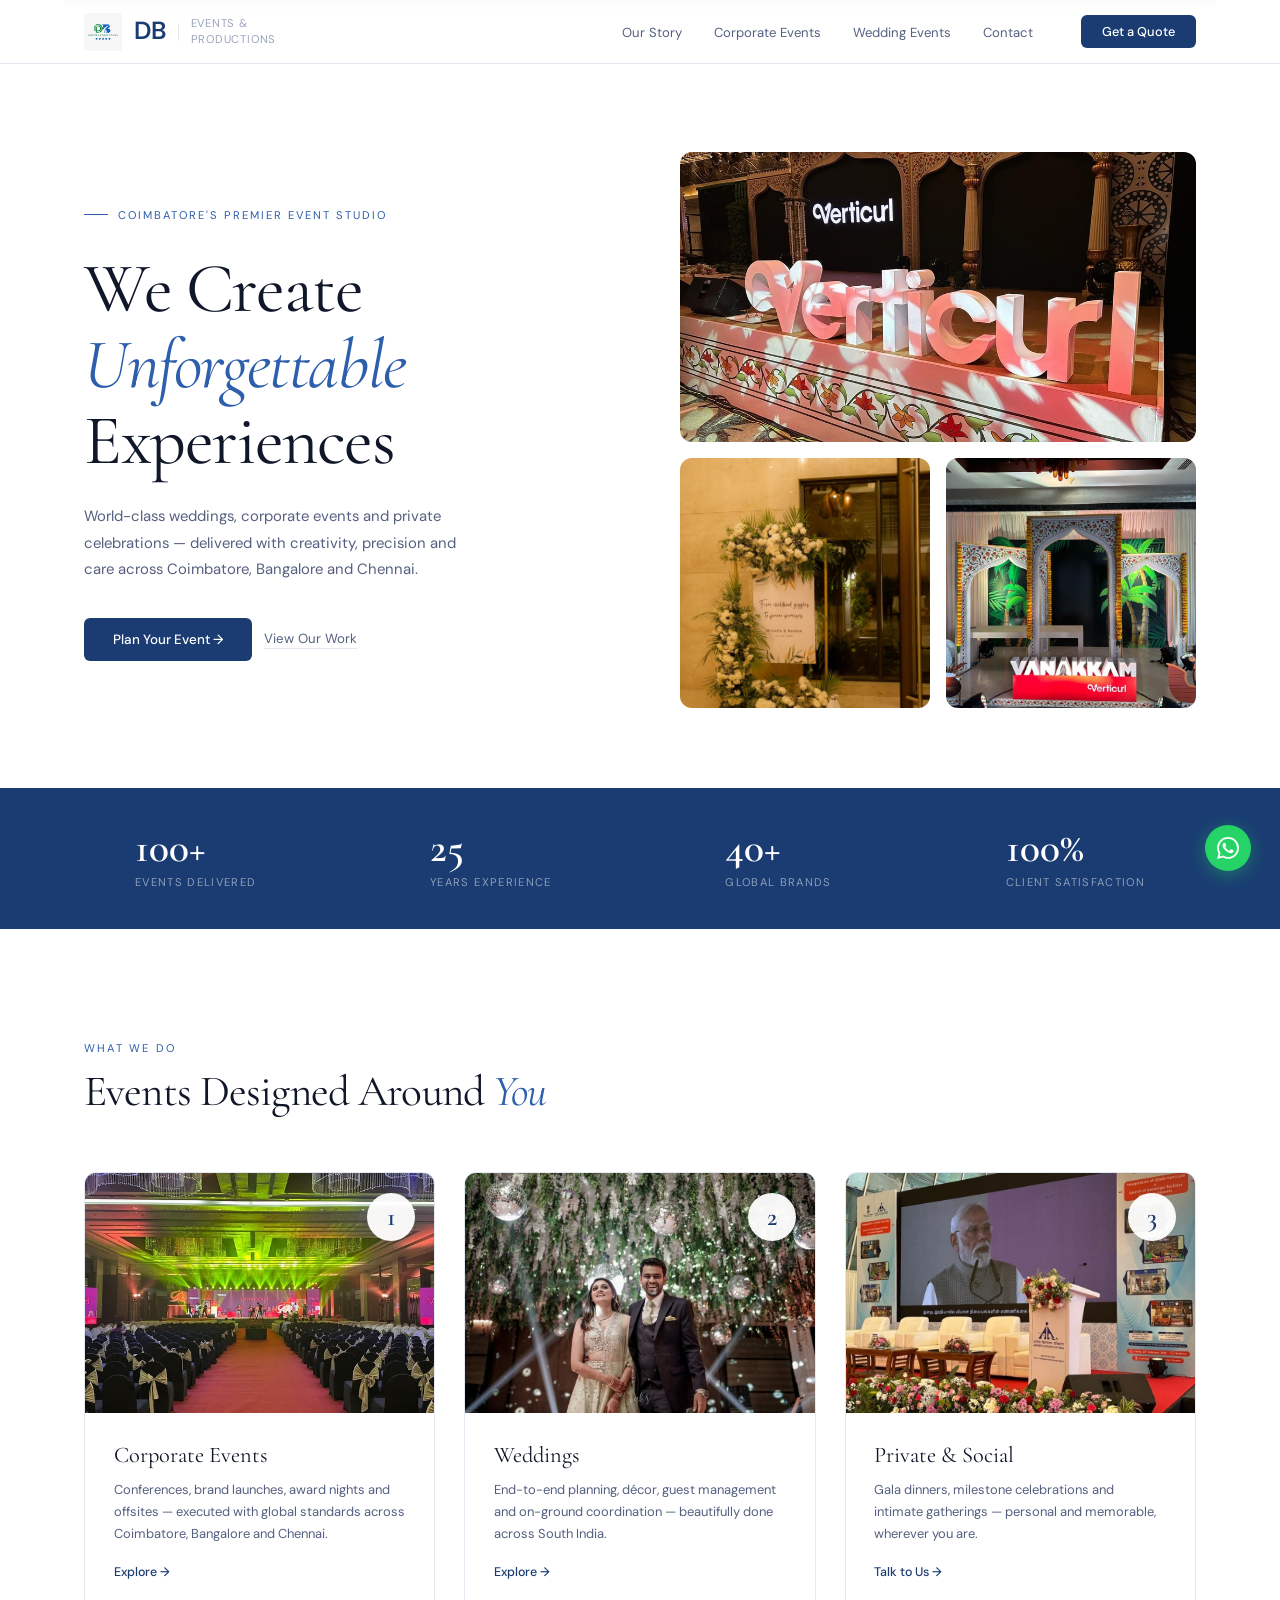
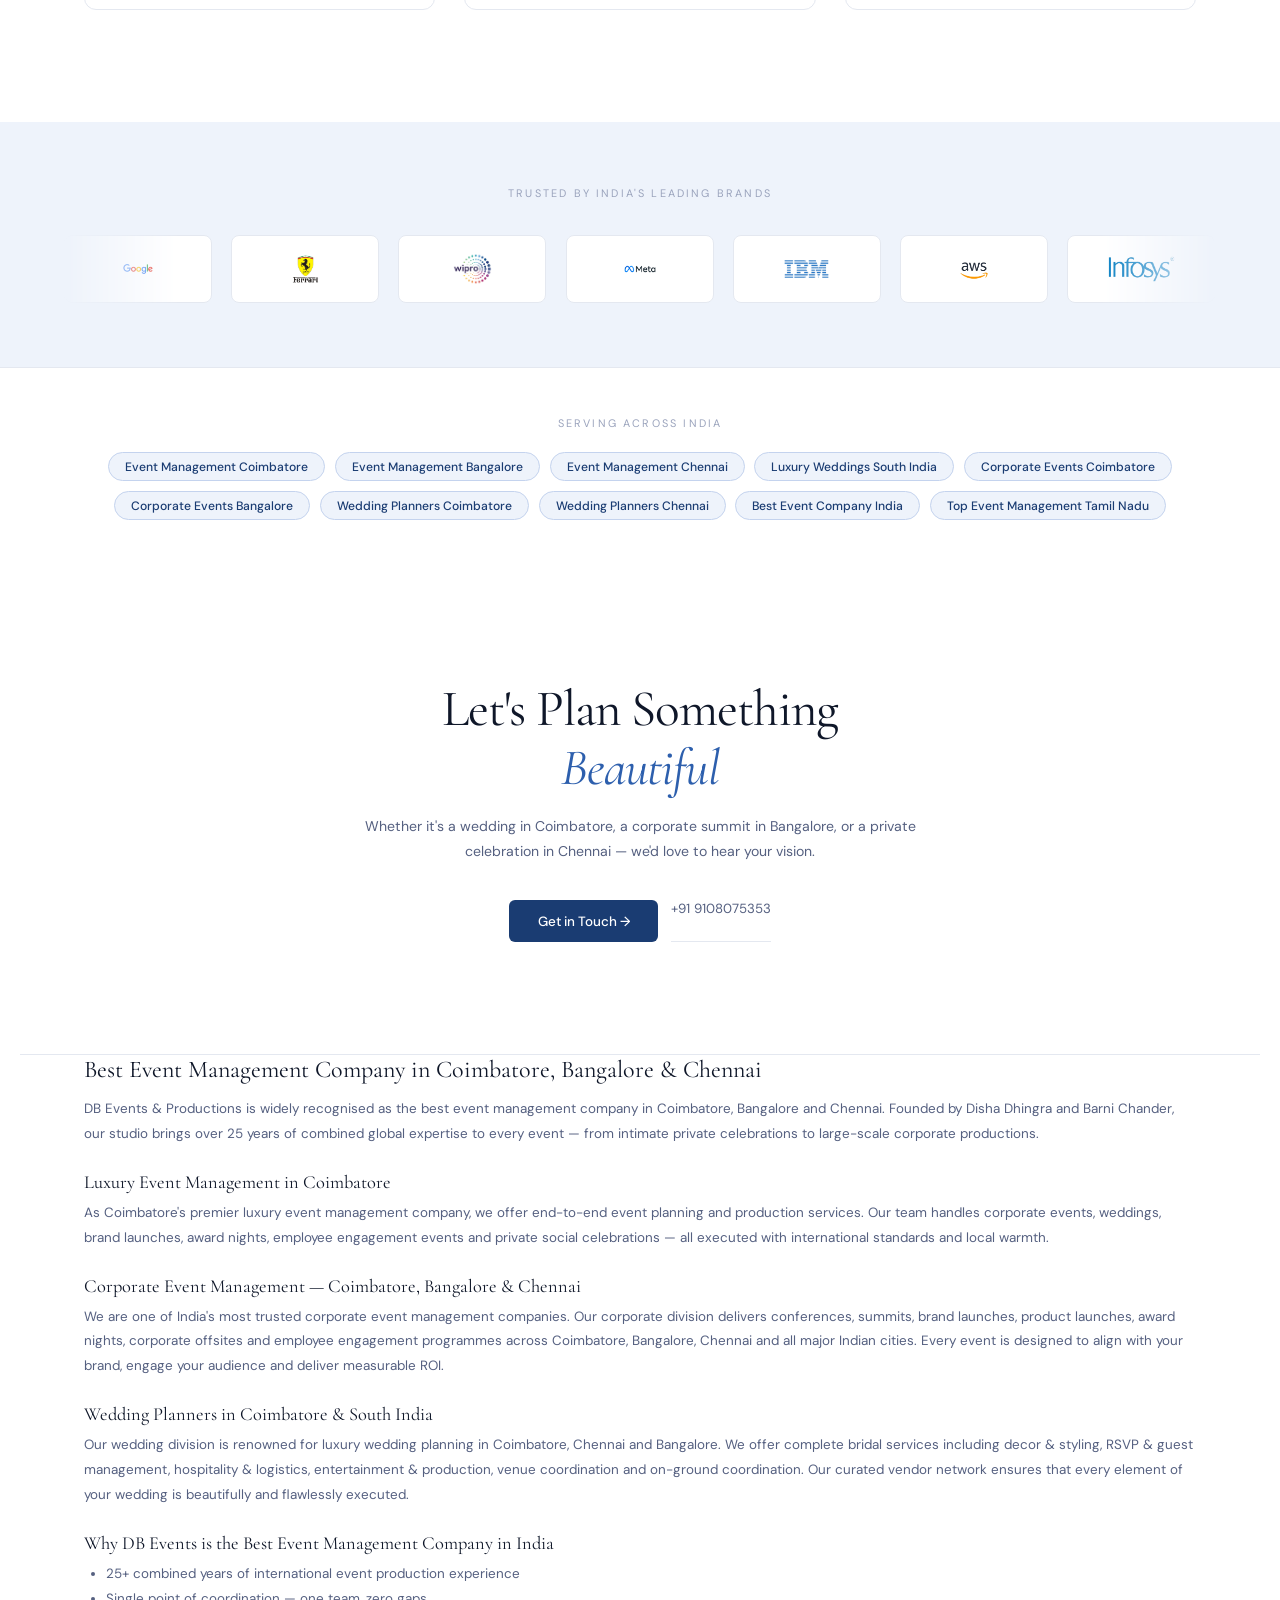
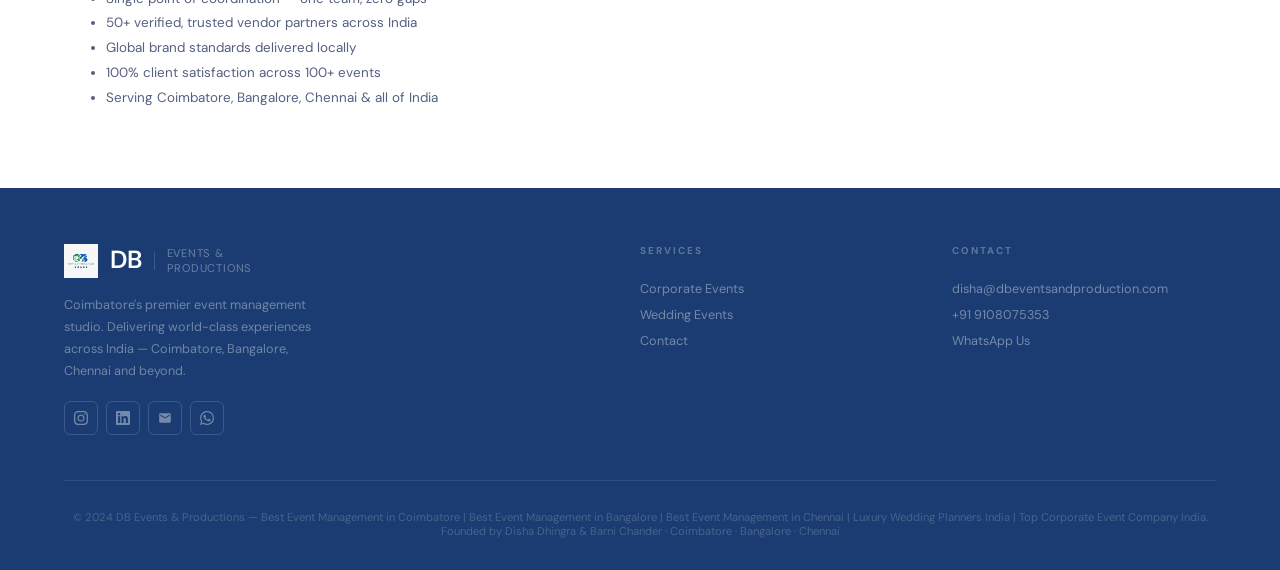
==== commit 932518ab: "Modified" ====
--- a/index.html
+++ b/index.html
@@ -454,7 +454,7 @@
     <ul class="nav-links" role="list">
       <li><a href="about.html">Our Story</a></li>
       <li><a href="corporate.html">Corporate Events</a></li>
-      <li><a href="weddings.html">Weddings</a></li>
+      <li><a href="weddings.html">Wedding Events</a></li>
       <li><a href="contact.html">Contact</a></li>
     </ul>
     <a href="contact.html" class="nav-cta">Get a Quote</a>
@@ -467,8 +467,8 @@
 <div class="mob-nav" id="mobNav" role="navigation" aria-label="Mobile navigation">
   <a href="about.html">Our Story</a>
   <a href="corporate.html">Corporate Events</a>
-  <a href="weddings.html">Weddings</a>
-  <a href="contact.html">Get a Quote →</a>
+  <a href="weddings.html">Wedding Events</a>
+  <a href="contact.html">Contact</a>
 </div>
 
 <!-- HERO -->
@@ -479,7 +479,7 @@
     <p class="hero-desc">World-class weddings, corporate events and private celebrations — delivered with creativity, precision and care across Coimbatore, Bangalore and Chennai.</p>
     <div class="hero-btns">
       <a href="contact.html" class="btn-fill">Plan Your Event →</a>
-      <a href="portfolio.html" class="btn-bare">View Our Work</a>
+      <a href="Corporate.html" class="btn-bare">View Our Work</a>
     </div>
   </div>
   <div class="hero-imgs" aria-hidden="true">
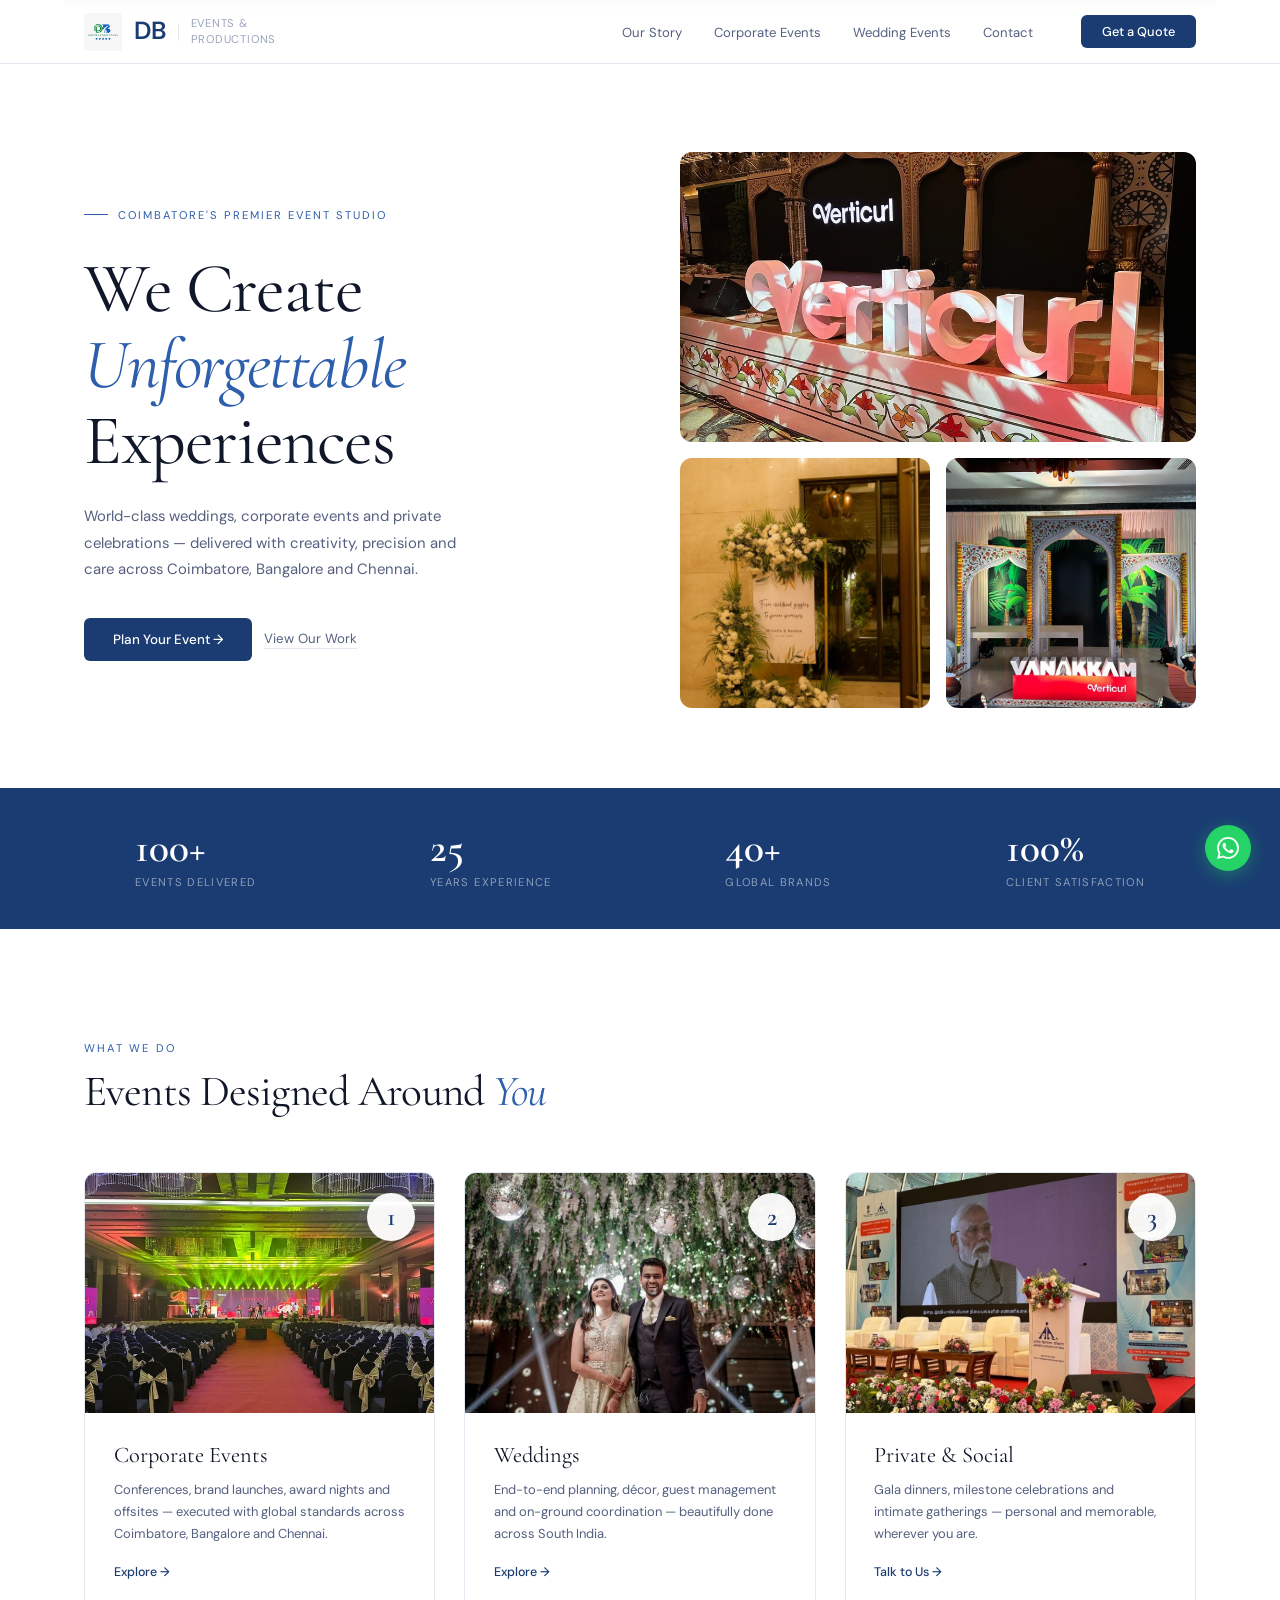
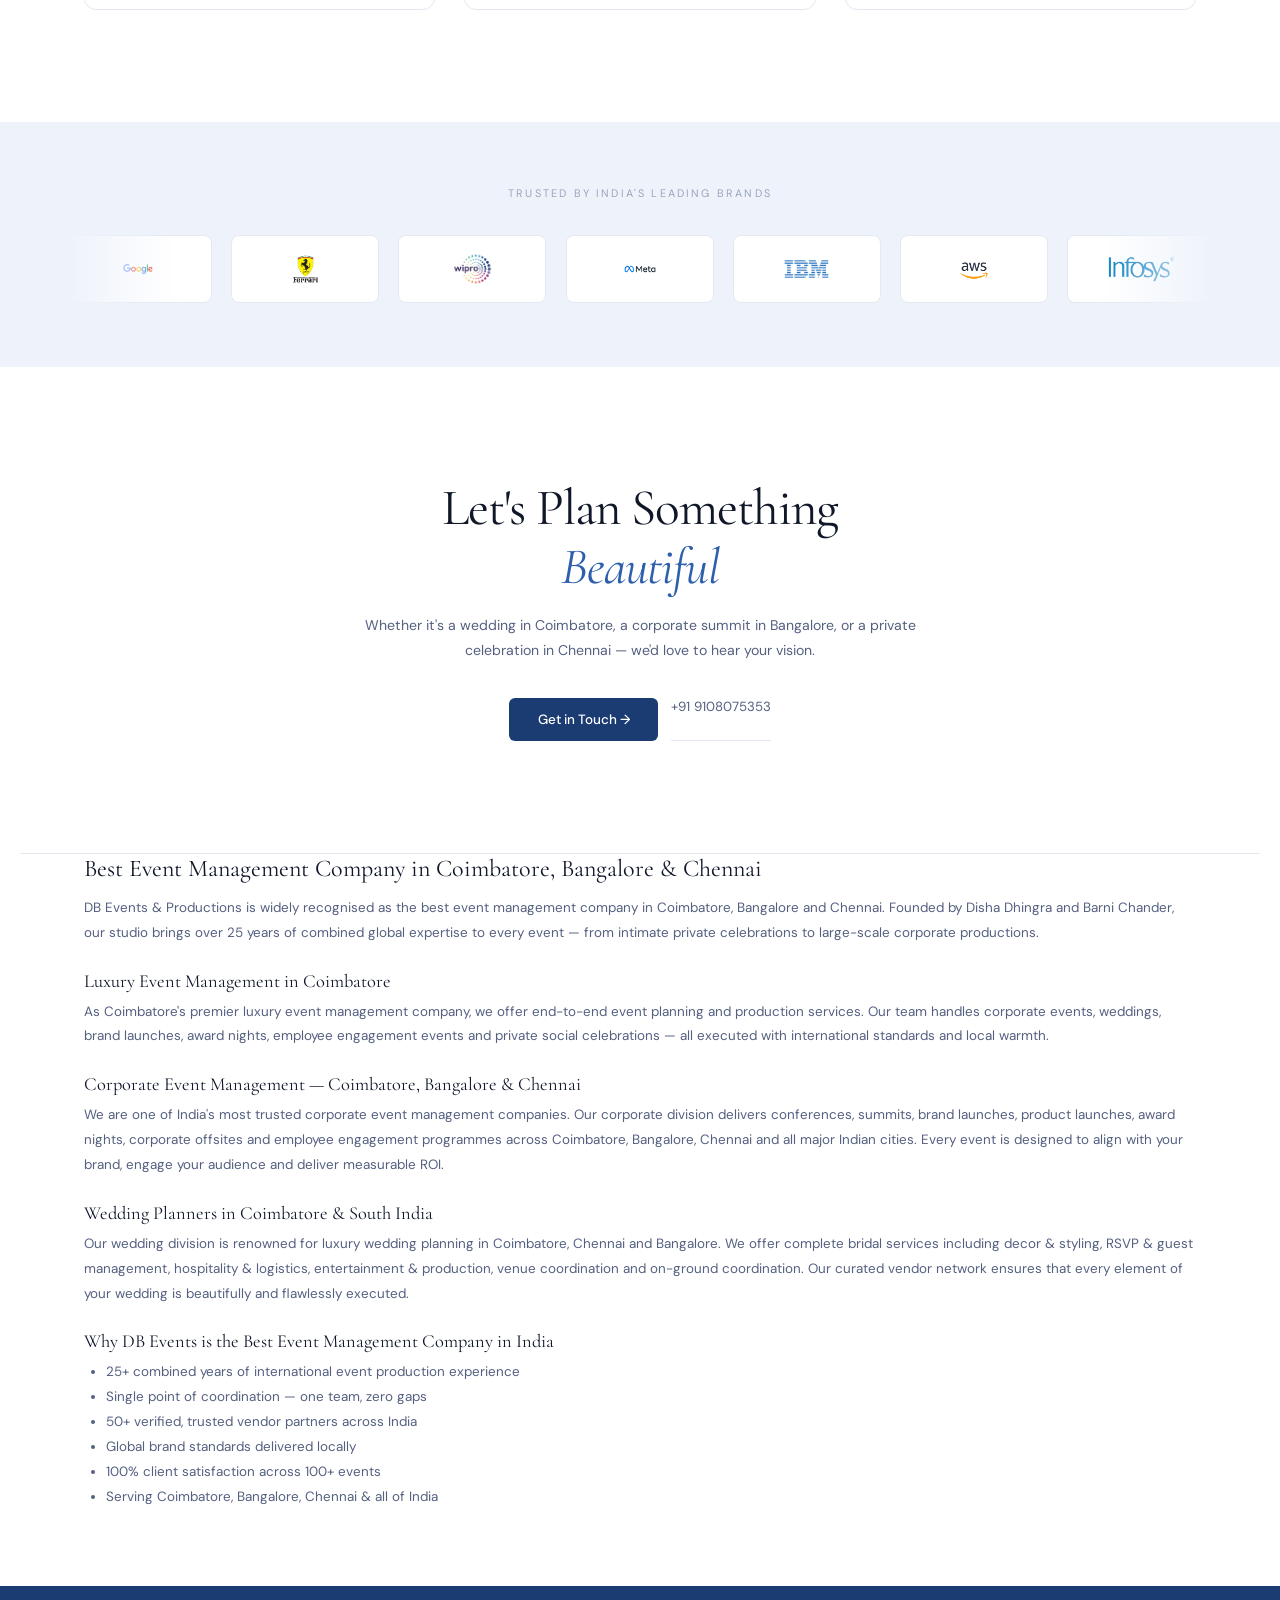
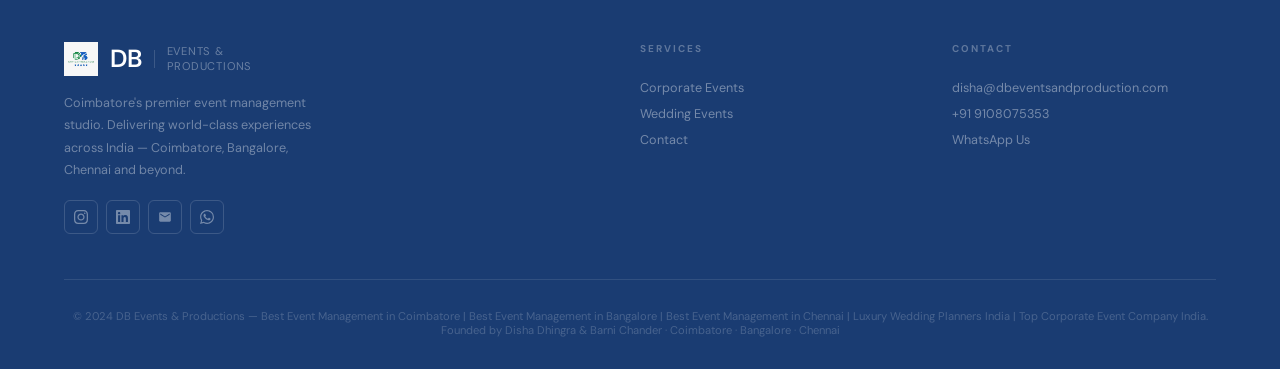
==== commit 9db904d4: "Modified" ====
--- a/index.html
+++ b/index.html
@@ -571,24 +571,7 @@
   </div>
 </div>
 
-<!-- REGION BADGES — SEO signals for multi-city coverage -->
-<div class="regions" aria-label="Cities we serve">
-  <div class="regions-inner">
-    <p class="regions-label">Serving across India</p>
-    <div class="region-tags">
-      <a href="contact.html" class="region-tag">Event Management Coimbatore</a>
-      <a href="contact.html" class="region-tag">Event Management Bangalore</a>
-      <a href="contact.html" class="region-tag">Event Management Chennai</a>
-      <a href="contact.html" class="region-tag">Luxury Weddings South India</a>
-      <a href="corporate.html" class="region-tag">Corporate Events Coimbatore</a>
-      <a href="corporate.html" class="region-tag">Corporate Events Bangalore</a>
-      <a href="weddings.html" class="region-tag">Wedding Planners Coimbatore</a>
-      <a href="weddings.html" class="region-tag">Wedding Planners Chennai</a>
-      <a href="contact.html" class="region-tag">Best Event Company India</a>
-      <a href="contact.html" class="region-tag">Top Event Management Tamil Nadu</a>
-    </div>
-  </div>
-</div>
+
 
 <!-- CTA -->
 <section class="cta" aria-label="Call to action">
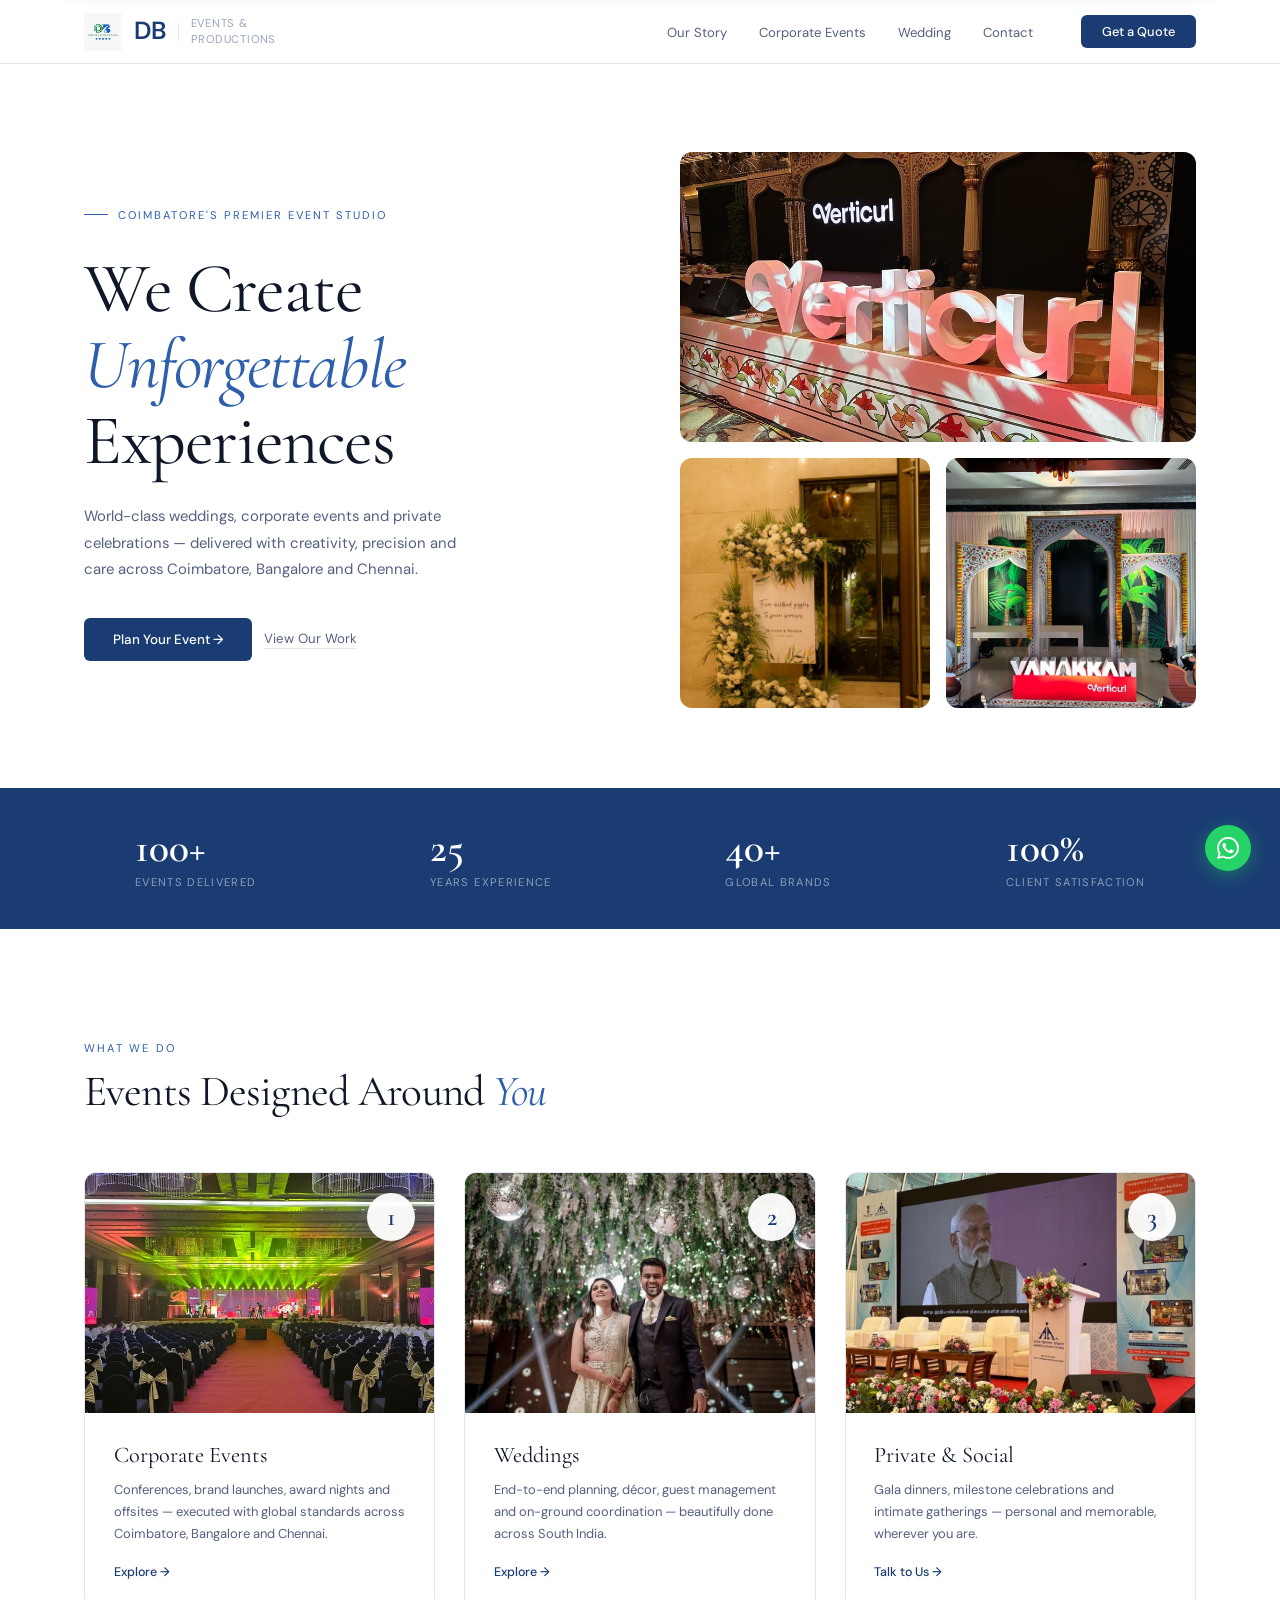
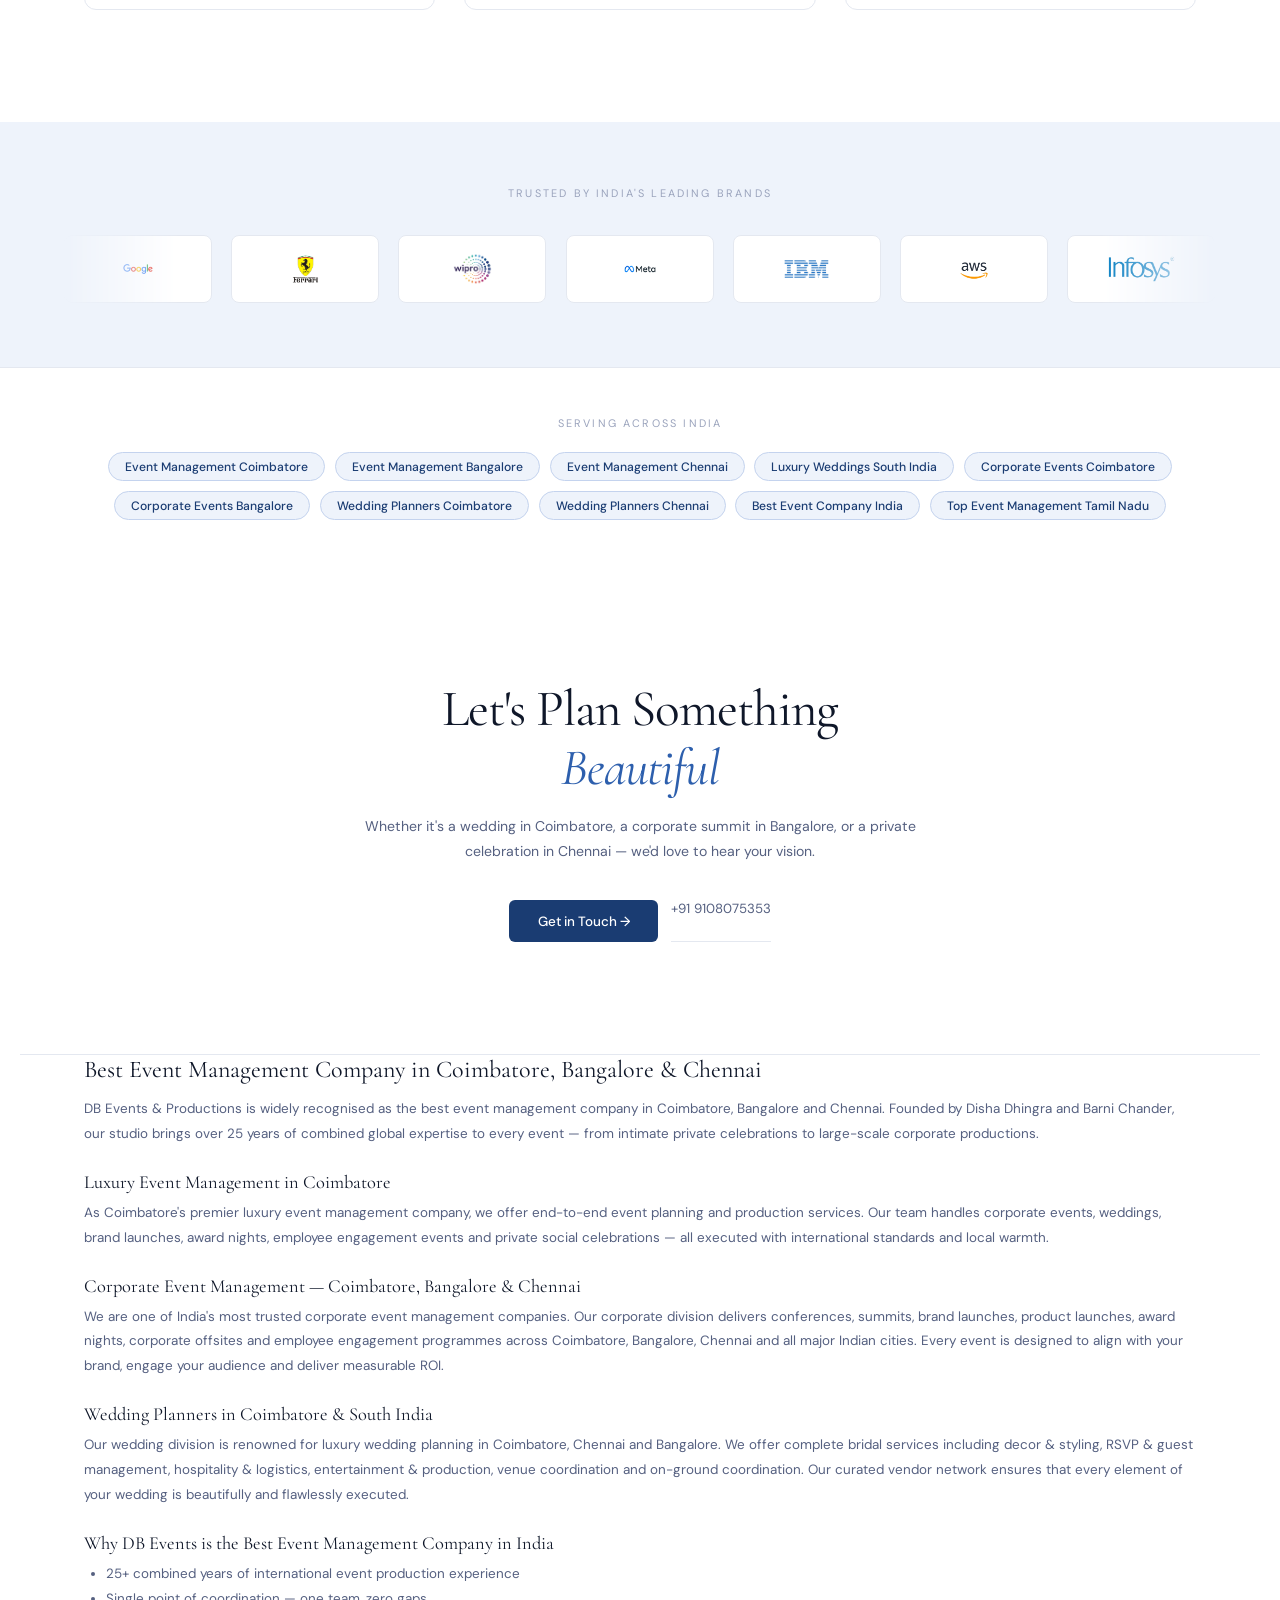
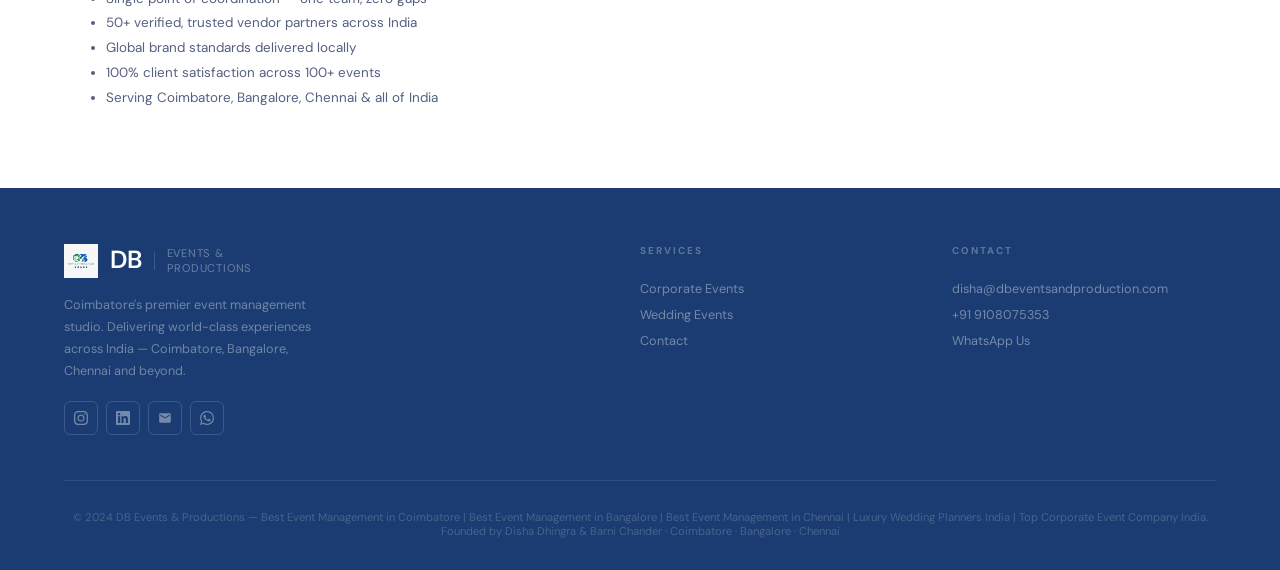
==== commit 48e23545: "Modified" ====
--- a/index.html
+++ b/index.html
@@ -454,7 +454,7 @@
     <ul class="nav-links" role="list">
       <li><a href="about.html">Our Story</a></li>
       <li><a href="corporate.html">Corporate Events</a></li>
-      <li><a href="weddings.html">Wedding Events</a></li>
+      <li><a href="weddings.html">Wedding </a></li>
       <li><a href="contact.html">Contact</a></li>
     </ul>
     <a href="contact.html" class="nav-cta">Get a Quote</a>
@@ -571,7 +571,24 @@
   </div>
 </div>
 
-
+<!-- REGION BADGES — SEO signals for multi-city coverage -->
+<div class="regions" aria-label="Cities we serve">
+  <div class="regions-inner">
+    <p class="regions-label">Serving across India</p>
+    <div class="region-tags">
+      <a href="contact.html" class="region-tag">Event Management Coimbatore</a>
+      <a href="contact.html" class="region-tag">Event Management Bangalore</a>
+      <a href="contact.html" class="region-tag">Event Management Chennai</a>
+      <a href="contact.html" class="region-tag">Luxury Weddings South India</a>
+      <a href="corporate.html" class="region-tag">Corporate Events Coimbatore</a>
+      <a href="corporate.html" class="region-tag">Corporate Events Bangalore</a>
+      <a href="weddings.html" class="region-tag">Wedding Planners Coimbatore</a>
+      <a href="weddings.html" class="region-tag">Wedding Planners Chennai</a>
+      <a href="contact.html" class="region-tag">Best Event Company India</a>
+      <a href="contact.html" class="region-tag">Top Event Management Tamil Nadu</a>
+    </div>
+  </div>
+</div>
 
 <!-- CTA -->
 <section class="cta" aria-label="Call to action">
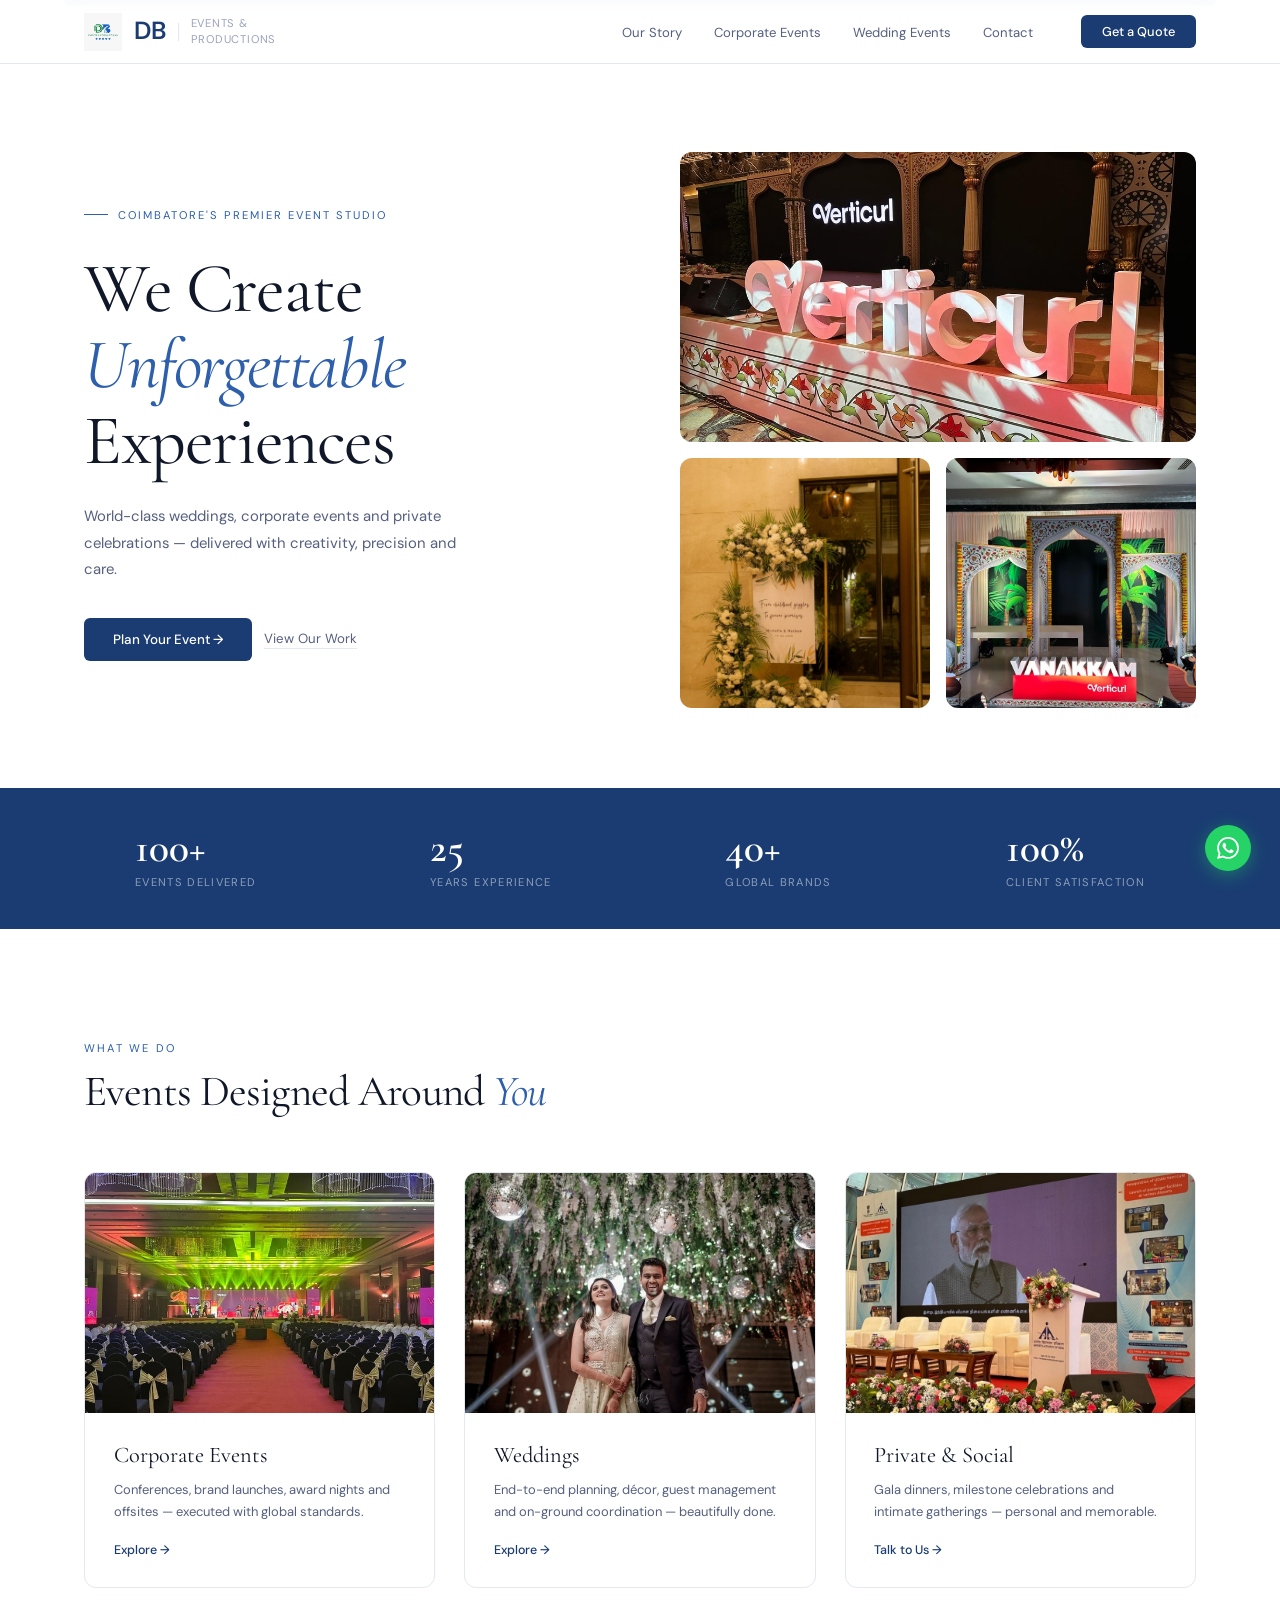
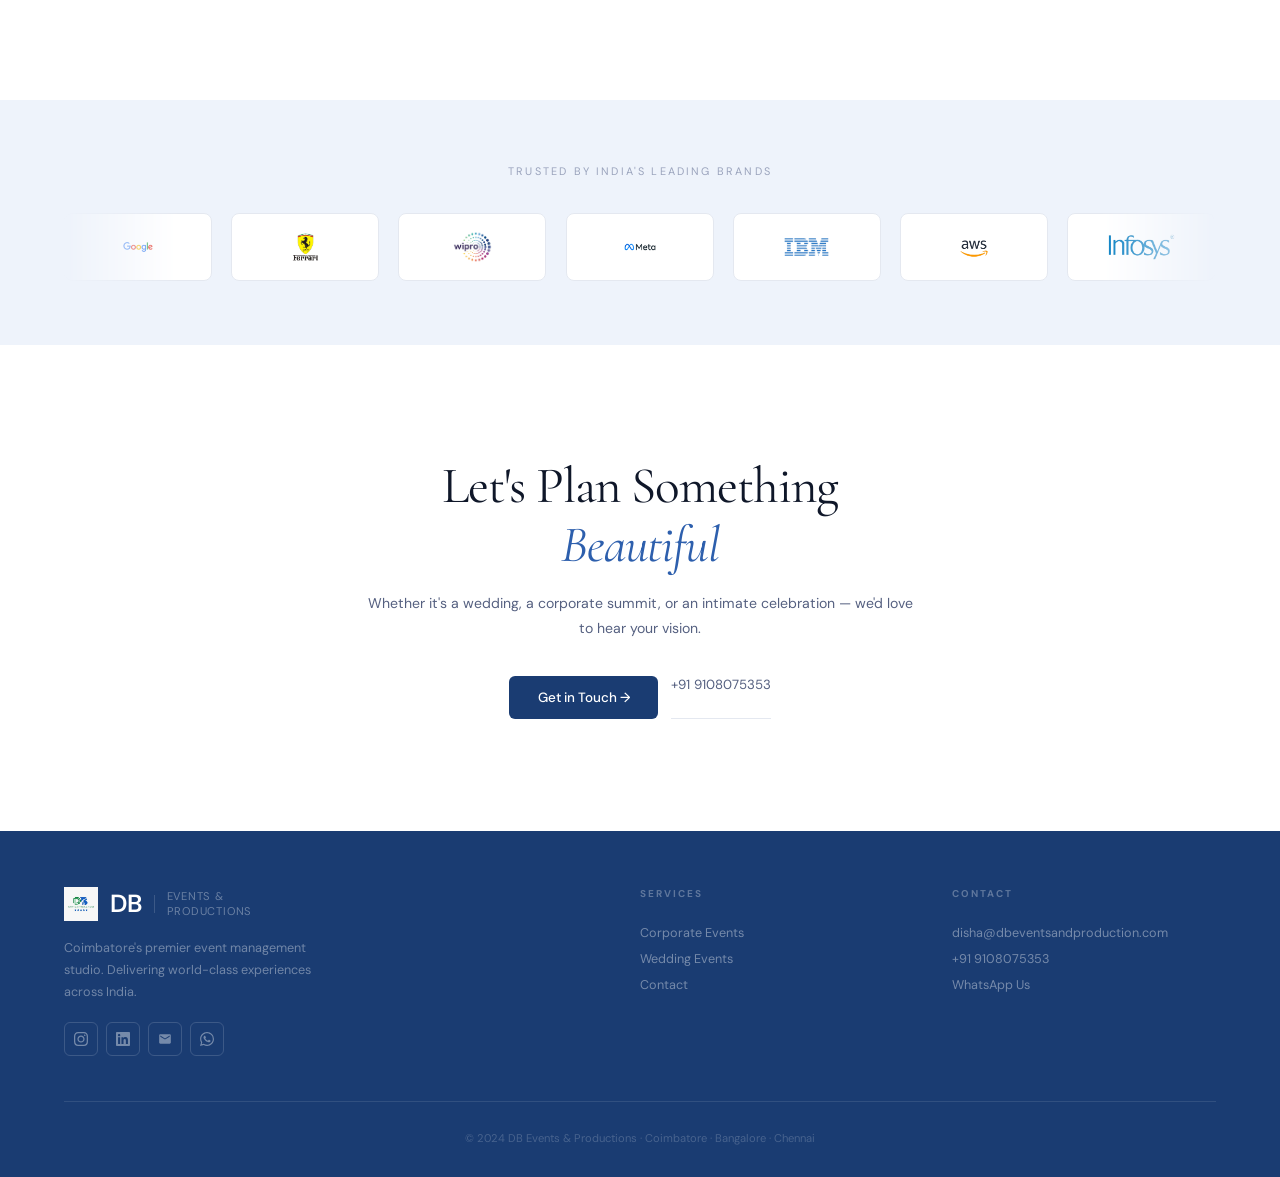
==== commit d0e83c96: "Modified" ====
--- a/index.html
+++ b/index.html
@@ -3,135 +3,9 @@
 <head>
 <meta charset="UTF-8"/>
 <meta name="viewport" content="width=device-width,initial-scale=1.0"/>
-
-<!-- ═══════════════════════════════════════════════════════
-     PRIMARY SEO META TAGS
-═══════════════════════════════════════════════════════ -->
-<title>DB Events & Productions — Best Event Management Company in Coimbatore, Bangalore & Chennai</title>
-<meta name="description" content="DB Events & Productions is India's premier luxury event management company based in Coimbatore. We specialise in weddings, corporate events, brand launches, award nights and private celebrations across Coimbatore, Bangalore, Chennai and all of India. 25+ years of combined global expertise."/>
-<meta name="keywords" content="best event management in coimbatore, best event management in bangalore, best event management in chennai, best event management in india, luxury event management coimbatore, luxury event management bangalore, luxury event management chennai, wedding planners coimbatore, wedding planners bangalore, wedding planners chennai, corporate event management coimbatore, corporate event management india, top event management company india, best wedding planner coimbatore, event management company coimbatore, luxury weddings india, corporate events coimbatore, brand launch event management, award night management, event production company india, DB Events Productions, best event planners south india, premium event management tamil nadu, event management company bangalore, event management company chennai"/>
-<meta name="robots" content="index, follow, max-snippet:-1, max-image-preview:large, max-video-preview:-1"/>
-<meta name="author" content="DB Events & Productions"/>
-<meta name="geo.region" content="IN-TN"/>
-<meta name="geo.placename" content="Coimbatore, Tamil Nadu, India"/>
-<meta name="geo.position" content="11.0168;76.9558"/>
-<meta name="ICBM" content="11.0168, 76.9558"/>
-<link rel="canonical" href="https://www.dbeventsandproductions.com/"/>
-
-<!-- ═══════════════════════════════════════════════════════
-     OPEN GRAPH (Facebook / LinkedIn / WhatsApp)
-═══════════════════════════════════════════════════════ -->
-<meta property="og:type" content="website"/>
-<meta property="og:site_name" content="DB Events & Productions"/>
-<meta property="og:title" content="DB Events & Productions — Best Event Management in Coimbatore, Bangalore & Chennai"/>
-<meta property="og:description" content="India's premier luxury event management studio. World-class weddings, corporate events & private celebrations in Coimbatore, Bangalore and Chennai. 25+ years experience, 100% client satisfaction."/>
-<meta property="og:url" content="https://www.dbeventsandproductions.com/"/>
-<meta property="og:image" content="https://www.dbeventsandproductions.com/og-image.jpg"/>
-<meta property="og:image:width" content="1200"/>
-<meta property="og:image:height" content="630"/>
-<meta property="og:image:alt" content="DB Events & Productions — Luxury Event Management India"/>
-<meta property="og:locale" content="en_IN"/>
-
-<!-- ═══════════════════════════════════════════════════════
-     TWITTER / X CARD
-═══════════════════════════════════════════════════════ -->
-<meta name="twitter:card" content="summary_large_image"/>
-<meta name="twitter:title" content="DB Events & Productions — Best Event Management in Coimbatore, Bangalore & Chennai"/>
-<meta name="twitter:description" content="India's premier luxury event management studio. Weddings, corporate events & private celebrations across India. 25+ years experience."/>
-<meta name="twitter:image" content="https://www.dbeventsandproductions.com/og-image.jpg"/>
-<meta name="twitter:site" content="@dbeventsproductions"/>
-
-<!-- ═══════════════════════════════════════════════════════
-     STRUCTURED DATA — LOCAL BUSINESS (JSON-LD)
-═══════════════════════════════════════════════════════ -->
-<script type="application/ld+json">
-{
-  "@context": "https://schema.org",
-  "@type": "EventManagementCompany",
-  "name": "DB Events & Productions",
-  "alternateName": ["DB Events", "DB Events Coimbatore", "DB Events and Productions"],
-  "url": "https://www.dbeventsandproductions.com",
-  "logo": "https://www.dbeventsandproductions.com/logo.jpg",
-  "image": "https://www.dbeventsandproductions.com/og-image.jpg",
-  "description": "DB Events & Productions is India's premier luxury event management company. We specialise in world-class weddings, corporate events, brand launches, award nights and private celebrations across Coimbatore, Bangalore, Chennai and all of India.",
-  "foundingDate": "1999",
-  "founders": [
-    { "@type": "Person", "name": "Disha Dhingra" },
-    { "@type": "Person", "name": "Barni Chander" }
-  ],
-  "address": {
-    "@type": "PostalAddress",
-    "addressLocality": "Coimbatore",
-    "addressRegion": "Tamil Nadu",
-    "addressCountry": "IN"
-  },
-  "telephone": "+919108075353",
-  "email": "disha@dbeventsandproduction.com",
-  "sameAs": [
-    "https://www.instagram.com/dbeventsandproductions/",
-    "https://www.linkedin.com/company/db-eventsandproductions/"
-  ],
-  "areaServed": [
-    { "@type": "City", "name": "Coimbatore" },
-    { "@type": "City", "name": "Bangalore" },
-    { "@type": "City", "name": "Chennai" },
-    { "@type": "Country", "name": "India" }
-  ],
-  "priceRange": "₹₹₹₹",
-  "hasOfferCatalog": {
-    "@type": "OfferCatalog",
-    "name": "Event Management Services",
-    "itemListElement": [
-      { "@type": "Offer", "itemOffered": { "@type": "Service", "name": "Corporate Event Management" } },
-      { "@type": "Offer", "itemOffered": { "@type": "Service", "name": "Luxury Wedding Planning" } },
-      { "@type": "Offer", "itemOffered": { "@type": "Service", "name": "Brand Launches & Product Launches" } },
-      { "@type": "Offer", "itemOffered": { "@type": "Service", "name": "Award Night Management" } },
-      { "@type": "Offer", "itemOffered": { "@type": "Service", "name": "Private & Social Events" } },
-      { "@type": "Offer", "itemOffered": { "@type": "Service", "name": "Corporate Offsites & Team Events" } }
-    ]
-  },
-  "aggregateRating": {
-    "@type": "AggregateRating",
-    "ratingValue": "5",
-    "reviewCount": "120",
-    "bestRating": "5"
-  }
-}
-</script>
-
-<!-- STRUCTURED DATA — WEBSITE SEARCH -->
-<script type="application/ld+json">
-{
-  "@context": "https://schema.org",
-  "@type": "WebSite",
-  "name": "DB Events & Productions",
-  "url": "https://www.dbeventsandproductions.com",
-  "potentialAction": {
-    "@type": "SearchAction",
-    "target": "https://www.dbeventsandproductions.com/search?q={search_term_string}",
-    "query-input": "required name=search_term_string"
-  }
-}
-</script>
-
-<!-- STRUCTURED DATA — BREADCRUMB -->
-<script type="application/ld+json">
-{
-  "@context": "https://schema.org",
-  "@type": "BreadcrumbList",
-  "itemListElement": [
-    { "@type": "ListItem", "position": 1, "name": "Home", "item": "https://www.dbeventsandproductions.com/" }
-  ]
-}
-</script>
-
-<!-- ═══════════════════════════════════════════════════════
-     FONTS & PRECONNECTS
-═══════════════════════════════════════════════════════ -->
+<title>DB Events & Productions — Coimbatore</title>
 <link rel="preconnect" href="https://fonts.googleapis.com"/>
-<link rel="preconnect" href="https://fonts.gstatic.com" crossorigin/>
 <link href="https://fonts.googleapis.com/css2?family=DM+Sans:opsz,wght@9..40,300;9..40,400;9..40,500;9..40,600&family=Cormorant+Garamond:ital,wght@0,400;0,600;1,400&display=swap" rel="stylesheet"/>
-
 <style>
 *, *::before, *::after { margin: 0; padding: 0; box-sizing: border-box; }
 html { scroll-behavior: smooth; }
@@ -167,6 +41,7 @@
   margin: 0 auto; padding: 0 5%;
   display: flex; align-items: center; gap: 2rem;
 }
+
 .logo {
   display: flex; align-items: center; gap: 0.75rem;
   flex-shrink: 0; margin-right: auto;
@@ -183,9 +58,11 @@
   letter-spacing: 0.07em; text-transform: uppercase;
   color: var(--light); line-height: 1.35;
 }
+
 .nav-links { display: flex; list-style: none; gap: 0; }
 .nav-links a { padding: 0 1rem; font-size: 0.82rem; color: var(--mid); transition: color 0.2s; }
 .nav-links a:hover { color: var(--ink); }
+
 .nav-cta {
   background: var(--blue); color: #fff;
   padding: 0.5rem 1.3rem; border-radius: 6px;
@@ -193,6 +70,7 @@
   transition: background 0.2s; white-space: nowrap;
 }
 .nav-cta:hover { background: var(--blue-mid); }
+
 .ham {
   display: none; flex-direction: column; gap: 5px;
   background: none; border: 1px solid var(--rule);
@@ -202,6 +80,7 @@
 .ham.open span:nth-child(1) { transform: translateY(6.5px) rotate(45deg); }
 .ham.open span:nth-child(2) { opacity: 0; }
 .ham.open span:nth-child(3) { transform: translateY(-6.5px) rotate(-45deg); }
+
 .mob-nav {
   position: fixed; top: 64px; left: 0; right: 0;
   background: #fff; border-bottom: 1px solid var(--rule);
@@ -279,46 +158,92 @@
   color: var(--ink); margin-bottom: 3.5rem; line-height: 1.15;
 }
 .sec-title em { font-style: italic; color: var(--blue-mid); }
+
 .svc-grid { display: grid; grid-template-columns: repeat(3, 1fr); gap: 1.8rem; }
+
 .svc-card {
   border-radius: 12px; overflow: hidden;
   transition: transform 0.3s ease, box-shadow 0.3s ease;
   border: 1px solid var(--rule);
   display: flex; flex-direction: column; height: 100%;
 }
-.svc-card:hover {
+.svc-card:hover { 
   transform: translateY(-8px);
   box-shadow: 0 12px 40px rgba(26,60,114,0.12);
   border-color: #c4d3ee;
 }
+
 .svc-img-wrapper {
-  position: relative; height: 240px;
-  overflow: hidden; background: var(--blue-pale);
-}
-.svc-img-wrapper img { width: 100%; height: 100%; object-fit: cover; transition: transform 0.5s ease; }
+  position: relative;
+  height: 240px;
+  overflow: hidden;
+  background: var(--blue-pale);
+}
+.svc-img-wrapper img {
+  width: 100%;
+  height: 100%;
+  object-fit: cover;
+  transition: transform 0.5s ease;
+}
 .svc-card:hover .svc-img-wrapper img { transform: scale(1.08); }
+
 .svc-num {
-  position: absolute; top: 1.2rem; right: 1.2rem;
+  position: absolute;
+  top: 1.2rem;
+  right: 1.2rem;
   background: rgba(255,255,255,0.95);
-  width: 48px; height: 48px; border-radius: 50%;
-  display: flex; align-items: center; justify-content: center;
+  width: 48px;
+  height: 48px;
+  border-radius: 50%;
+  display: flex;
+  align-items: center;
+  justify-content: center;
   font-family: 'Cormorant Garamond', serif;
-  font-size: 1.6rem; font-weight: 600; color: var(--blue);
+  font-size: 1.6rem;
+  font-weight: 600;
+  color: var(--blue);
   box-shadow: 0 4px 16px rgba(26,60,114,0.15);
   transition: transform 0.3s ease, background 0.3s ease;
 }
-.svc-card:hover .svc-num { transform: scale(1.1); background: var(--blue); color: #fff; }
-.svc-body { padding: 1.8rem; flex-grow: 1; display: flex; flex-direction: column; }
+.svc-card:hover .svc-num {
+  transform: scale(1.1);
+  background: var(--blue);
+  color: #fff;
+}
+
+.svc-body {
+  padding: 1.8rem;
+  flex-grow: 1;
+  display: flex;
+  flex-direction: column;
+}
+
 .svc-body h3 {
   font-family: 'Cormorant Garamond', serif;
-  font-size: 1.4rem; font-weight: 400; color: var(--ink);
-  margin-bottom: 0.6rem; line-height: 1.2;
-}
-.svc-body p { font-size: 0.81rem; color: var(--mid); line-height: 1.7; margin-bottom: 1.2rem; flex-grow: 1; }
+  font-size: 1.4rem;
+  font-weight: 400;
+  color: var(--ink);
+  margin-bottom: 0.6rem;
+  line-height: 1.2;
+}
+
+.svc-body p {
+  font-size: 0.81rem;
+  color: var(--mid);
+  line-height: 1.7;
+  margin-bottom: 1.2rem;
+  flex-grow: 1;
+}
+
 .svc-link {
-  display: inline-flex; align-items: center; gap: 0.4rem;
-  font-size: 0.78rem; font-weight: 500; color: var(--blue);
-  transition: gap 0.2s ease; align-self: flex-start;
+  display: inline-flex;
+  align-items: center;
+  gap: 0.4rem;
+  font-size: 0.78rem;
+  font-weight: 500;
+  color: var(--blue);
+  transition: gap 0.2s ease;
+  align-self: flex-start;
 }
 .svc-link:hover { gap: 0.7rem; }
 
@@ -331,7 +256,10 @@
   -webkit-mask-image: linear-gradient(to right, transparent, black 10%, black 90%, transparent);
   mask-image: linear-gradient(to right, transparent, black 10%, black 90%, transparent);
 }
-.logo-track { display: flex; gap: 1.2rem; width: max-content; animation: scrollLeft 38s linear infinite; }
+.logo-track {
+  display: flex; gap: 1.2rem; width: max-content;
+  animation: scrollLeft 38s linear infinite;
+}
 .logo-track:hover { animation-play-state: paused; }
 .logo-box {
   flex: 0 0 auto; width: 148px; height: 68px;
@@ -341,19 +269,6 @@
 }
 .logo-box img { max-width: 100%; max-height: 38px; object-fit: contain; }
 @keyframes scrollLeft { 0%{transform:translateX(0)} 100%{transform:translateX(-50%)} }
-
-/* ── SEO REGION BADGES ── */
-.regions { background: #fff; padding: 3rem 5%; border-top: 1px solid var(--rule); }
-.regions-inner { max-width: 1240px; margin: 0 auto; text-align: center; }
-.regions-label { font-size: 0.68rem; letter-spacing: 0.2em; text-transform: uppercase; color: var(--light); margin-bottom: 1.4rem; }
-.region-tags { display: flex; flex-wrap: wrap; gap: 0.6rem; justify-content: center; }
-.region-tag {
-  font-size: 0.76rem; font-weight: 500; color: var(--blue);
-  background: var(--blue-pale); border: 1px solid #c4d3ee;
-  border-radius: 50px; padding: 0.35rem 1rem;
-  transition: background 0.2s, color 0.2s;
-}
-.region-tag:hover { background: var(--blue); color: #fff; }
 
 /* ── CTA ── */
 .cta { padding: 7rem 5%; text-align: center; }
@@ -367,18 +282,6 @@
 .cta h2 em { font-style: italic; color: var(--blue-mid); }
 .cta p { font-size: 0.88rem; color: var(--mid); line-height: 1.8; margin-bottom: 2.2rem; }
 .cta-btns { display: flex; justify-content: center; gap: 0.8rem; flex-wrap: wrap; }
-
-/* ── SEO TEXT BLOCK (hidden visually, readable by search engines) ── */
-.seo-text {
-  max-width: 1240px; margin: 0 auto;
-  padding: 0 5% 4rem;
-  border-top: 1px solid var(--rule);
-}
-.seo-text h2 { font-family: 'Cormorant Garamond', serif; font-size: 1.5rem; font-weight: 400; color: var(--ink); margin-bottom: 0.8rem; }
-.seo-text h3 { font-family: 'Cormorant Garamond', serif; font-size: 1.15rem; font-weight: 400; color: var(--ink); margin: 1.5rem 0 0.5rem; }
-.seo-text p { font-size: 0.84rem; color: var(--mid); line-height: 1.85; margin-bottom: 0.8rem; }
-.seo-text ul { padding-left: 1.4rem; margin-bottom: 0.8rem; }
-.seo-text ul li { font-size: 0.84rem; color: var(--mid); line-height: 1.85; }
 
 /* ── FOOTER ── */
 footer { background: var(--blue); padding: 3.5rem 5% 2rem; }
@@ -416,7 +319,10 @@
 .wa-float svg { width: 22px; height: 22px; fill: #fff; }
 
 /* ── RESPONSIVE ── */
-@media (max-width: 1024px) { .svc-grid { grid-template-columns: repeat(2, 1fr); gap: 1.5rem; } }
+@media (max-width: 1024px) {
+  .svc-grid { grid-template-columns: repeat(2, 1fr); gap: 1.5rem; }
+}
+
 @media (max-width: 900px) {
   .nav-links, .nav-cta { display: none; }
   .ham { display: flex; }
@@ -427,70 +333,85 @@
   .svc-grid { grid-template-columns: repeat(2, 1fr); gap: 1.2rem; }
   .foot-inner { grid-template-columns: 1fr; gap: 2rem; }
 }
-@media (max-width: 680px) { .svc-grid { grid-template-columns: 1fr; gap: 1.2rem; } }
+
+@media (max-width: 680px) {
+  .svc-grid { grid-template-columns: 1fr; gap: 1.2rem; }
+  .svc-img-wrapper { height: 220px; }
+  .svc-card { border-radius: 8px; }
+}
+
 @media (max-width: 560px) {
+  .hero-imgs { grid-template-columns: 1fr; }
+  .hi-a { grid-column: 1; aspect-ratio: 4/3; }
+  .hi-b, .hi-c { aspect-ratio: 1; margin-bottom: 0.5rem; }
   .svc-grid { grid-template-columns: 1fr; gap: 1rem; }
   .svc-img-wrapper { height: 200px; }
+  .svc-body { padding: 1.2rem; }
+  .svc-body h3 { font-size: 1.2rem; }
+  .svc-body p { font-size: 0.78rem; }
   .services { padding: 4rem 5%; }
+  .sec-title { margin-bottom: 2rem; font-size: clamp(1.5rem, 3vw, 2rem); }
+  .hero-title { font-size: clamp(2rem, 5vw, 3.5rem); }
   .hero { padding: 3rem 5% 3rem; gap: 2rem; }
+  .hero-desc { font-size: 0.88rem; }
+  .cta { padding: 4rem 5%; }
+  .cta h2 { font-size: clamp(1.6rem, 3vw, 2.4rem); }
+  .stats-bar { padding: 2rem 5%; }
+  .stat-num { font-size: 2rem; }
+  .svc-link { font-size: 0.75rem; }
+  .logo-box { width: 120px; height: 56px; padding: 0.6rem; }
 }
 </style>
 </head>
-
-<!-- ═══════════════════════════════════════════════════════
-     BODY
-═══════════════════════════════════════════════════════ -->
 <body>
 
-<nav class="nav" aria-label="Main navigation">
+<nav class="nav">
   <div class="nav-inner">
-    <a href="index.html" class="logo" aria-label="DB Events & Productions - Home">
-      <img src="logo.jpg" alt="DB Events & Productions logo" class="logo-img"
-           onerror="this.style.display='none'" width="38" height="38"/>
+    <a href="index.html" class="logo">
+      <img src="logo.jpg" alt="DB Events & Productions" class="logo-img"
+           onerror="this.style.display='none'"/>
       <span class="logo-mark">DB</span>
-      <span class="logo-divider" aria-hidden="true"></span>
+      <span class="logo-divider"></span>
       <span class="logo-name">Events &amp;<br/>Productions</span>
     </a>
-    <ul class="nav-links" role="list">
+    <ul class="nav-links">
       <li><a href="about.html">Our Story</a></li>
       <li><a href="corporate.html">Corporate Events</a></li>
-      <li><a href="weddings.html">Wedding </a></li>
+      <li><a href="wedding.html">Wedding Events</a></li>
       <li><a href="contact.html">Contact</a></li>
     </ul>
     <a href="contact.html" class="nav-cta">Get a Quote</a>
-    <button class="ham" id="ham" aria-label="Open mobile menu" aria-expanded="false">
-      <span></span><span></span><span></span>
-    </button>
+    <button class="ham" id="ham"><span></span><span></span><span></span></button>
   </div>
 </nav>
 
-<div class="mob-nav" id="mobNav" role="navigation" aria-label="Mobile navigation">
+<div class="mob-nav" id="mobNav">
   <a href="about.html">Our Story</a>
   <a href="corporate.html">Corporate Events</a>
-  <a href="weddings.html">Wedding Events</a>
+  <a href="wedding.html">Wedding Events</a>
   <a href="contact.html">Contact</a>
 </div>
 
 <!-- HERO -->
-<section class="hero" aria-label="Hero section">
+<section class="hero">
   <div class="hero-left">
     <p class="hero-eyebrow">Coimbatore's Premier Event Studio</p>
     <h1 class="hero-title">We Create<br/><em>Unforgettable</em><br/>Experiences</h1>
-    <p class="hero-desc">World-class weddings, corporate events and private celebrations — delivered with creativity, precision and care across Coimbatore, Bangalore and Chennai.</p>
+    <p class="hero-desc">World-class weddings, corporate events and private celebrations — delivered with creativity, precision and care.</p>
     <div class="hero-btns">
       <a href="contact.html" class="btn-fill">Plan Your Event →</a>
-      <a href="Corporate.html" class="btn-bare">View Our Work</a>
-    </div>
-  </div>
-  <div class="hero-imgs" aria-hidden="true">
-    <div class="hi hi-a"><img src="cor2.jpg" onerror="this.parentElement.style.background='#c8d8f0'" alt="Corporate event managed by DB Events in Coimbatore" loading="eager"/></div>
-    <div class="hi hi-b"><img src="cor11.jpg" onerror="this.parentElement.style.background='#b8ccee'" alt="Luxury wedding decor by DB Events & Productions" loading="lazy"/></div>
-    <div class="hi hi-c"><img src="cor1.jpg" onerror="this.parentElement.style.background='#a8c0ec'" alt="Private celebration event by DB Events" loading="lazy"/></div>
+      <a href="portfolio.html" class="btn-bare">View Our Work</a>
+    </div>
+  </div>
+  <div class="hero-imgs">
+    <div class="hi hi-a"><img src="cor2.jpg" onerror="this.parentElement.style.background='#c8d8f0'" alt="Corporate Event"/></div>
+    <div class="hi hi-b"><img src="cor11.jpg" onerror="this.parentElement.style.background='#b8ccee'" alt="Wedding"/></div>
+    <div class="hi hi-c"><img src="cor1.jpg" onerror="this.parentElement.style.background='#a8c0ec'" alt="Private Event"/></div>
   </div>
 </section>
 
 <!-- STATS -->
-<div class="stats-bar" aria-label="Company statistics">
+<div class="stats-bar">
   <div class="stats-inner">
     <div><div class="stat-num">100+</div><div class="stat-lbl">Events Delivered</div></div>
     <div><div class="stat-num">25</div><div class="stat-lbl">Years Experience</div></div>
@@ -500,101 +421,79 @@
 </div>
 
 <!-- SERVICES -->
-<section class="services" id="services" aria-label="Our services">
+<section class="services">
   <p class="sec-label">What We Do</p>
   <h2 class="sec-title">Events Designed Around <em>You</em></h2>
   <div class="svc-grid">
-    <article class="svc-card">
+    <div class="svc-card">
       <div class="svc-img-wrapper">
-        <img src="por20.jpg" onerror="this.parentElement.style.background='#d0ddf0'" alt="Corporate event management in Coimbatore, Bangalore, Chennai" loading="lazy"/>
-        <div class="svc-num" aria-hidden="true">1</div>
+        <img src="por20.jpg" onerror="this.parentElement.style.background='#d0ddf0'" alt="Corporate Events"/>
       </div>
       <div class="svc-body">
         <h3>Corporate Events</h3>
-        <p>Conferences, brand launches, award nights and offsites — executed with global standards across Coimbatore, Bangalore and Chennai.</p>
-        <a href="corporate.html" class="svc-link" aria-label="Explore corporate event management services">Explore →</a>
-      </div>
-    </article>
-    <article class="svc-card">
+        <p>Conferences, brand launches, award nights and offsites — executed with global standards.</p>
+        <a href="corporate.html" class="svc-link">Explore →</a>
+      </div>
+    </div>
+    <div class="svc-card">
       <div class="svc-img-wrapper">
-        <img src="wedd1.jpg" onerror="this.parentElement.style.background='#c8d8ef'" alt="Luxury wedding planning in Coimbatore and South India" loading="lazy"/>
-        <div class="svc-num" aria-hidden="true">2</div>
+        <img src="wedd1.jpg" onerror="this.parentElement.style.background='#c8d8ef'" alt="Weddings"/>
       </div>
       <div class="svc-body">
         <h3>Weddings</h3>
-        <p>End-to-end planning, décor, guest management and on-ground coordination — beautifully done across South India.</p>
-        <a href="weddings.html" class="svc-link" aria-label="Explore luxury wedding planning services">Explore →</a>
-      </div>
-    </article>
-    <article class="svc-card">
+        <p>End-to-end planning, décor, guest management and on-ground coordination — beautifully done.</p>
+        <a href="weddings.html" class="svc-link">Explore →</a>
+      </div>
+    </div>
+    <div class="svc-card">
       <div class="svc-img-wrapper">
-        <img src="por18.jpg" onerror="this.parentElement.style.background='#bed0ec'" alt="Private and social events by DB Events Productions" loading="lazy"/>
-        <div class="svc-num" aria-hidden="true">3</div>
+        <img src="por18.jpg" onerror="this.parentElement.style.background='#bed0ec'" alt="Private Events"/>
       </div>
       <div class="svc-body">
         <h3>Private &amp; Social</h3>
-        <p>Gala dinners, milestone celebrations and intimate gatherings — personal and memorable, wherever you are.</p>
-        <a href="contact.html" class="svc-link" aria-label="Talk to us about private events">Talk to Us →</a>
-      </div>
-    </article>
+        <p>Gala dinners, milestone celebrations and intimate gatherings — personal and memorable.</p>
+        <a href="contact.html" class="svc-link">Talk to Us →</a>
+      </div>
+    </div>
   </div>
 </section>
 
 <!-- CLIENTS -->
-<div class="clients" aria-label="Our clients">
+<div class="clients">
   <div class="clients-inner">
     <p class="clients-lbl">Trusted by India's leading brands</p>
-    <div class="logo-scroll" role="marquee" aria-label="Scrolling client logos">
+    <div class="logo-scroll">
       <div class="logo-track">
-        <div class="logo-box"><img src="logos/google.png" alt="Google" loading="lazy"/></div>
-        <div class="logo-box"><img src="logos/ferrari.png" alt="Ferrari" loading="lazy"/></div>
-        <div class="logo-box"><img src="logos/wipro.png" alt="Wipro" loading="lazy"/></div>
-        <div class="logo-box"><img src="logos/meta.png" alt="Meta" loading="lazy"/></div>
-        <div class="logo-box"><img src="logos/ibm.png" alt="IBM" loading="lazy"/></div>
-        <div class="logo-box"><img src="logos/aws.png" alt="AWS" loading="lazy"/></div>
-        <div class="logo-box"><img src="logos/infosys.png" alt="Infosys" loading="lazy"/></div>
-        <div class="logo-box"><img src="logos/accenture.png" alt="Accenture" loading="lazy"/></div>
-        <div class="logo-box"><img src="logos/lt.png" alt="L&T" loading="lazy"/></div>
-        <div class="logo-box"><img src="logos/logitech.png" alt="Logitech" loading="lazy"/></div>
-        <div class="logo-box"><img src="logos/google.png" alt="Google" loading="lazy"/></div>
-        <div class="logo-box"><img src="logos/ferrari.png" alt="Ferrari" loading="lazy"/></div>
-        <div class="logo-box"><img src="logos/wipro.png" alt="Wipro" loading="lazy"/></div>
-        <div class="logo-box"><img src="logos/meta.png" alt="Meta" loading="lazy"/></div>
-        <div class="logo-box"><img src="logos/ibm.png" alt="IBM" loading="lazy"/></div>
-        <div class="logo-box"><img src="logos/aws.png" alt="AWS" loading="lazy"/></div>
-        <div class="logo-box"><img src="logos/infosys.png" alt="Infosys" loading="lazy"/></div>
-        <div class="logo-box"><img src="logos/accenture.png" alt="Accenture" loading="lazy"/></div>
-        <div class="logo-box"><img src="logos/lt.png" alt="L&T" loading="lazy"/></div>
-        <div class="logo-box"><img src="logos/logitech.png" alt="Logitech" loading="lazy"/></div>
+        <div class="logo-box"><img src="logos/google.png" alt="Google"/></div>
+        <div class="logo-box"><img src="logos/ferrari.png" alt="Ferrari"/></div>
+        <div class="logo-box"><img src="logos/wipro.png" alt="Wipro"/></div>
+        <div class="logo-box"><img src="logos/meta.png" alt="Meta"/></div>
+        <div class="logo-box"><img src="logos/ibm.png" alt="IBM"/></div>
+        <div class="logo-box"><img src="logos/aws.png" alt="AWS"/></div>
+        <div class="logo-box"><img src="logos/infosys.png" alt="Infosys"/></div>
+        <div class="logo-box"><img src="logos/accenture.png" alt="Accenture"/></div>
+        <div class="logo-box"><img src="logos/lt.png" alt="L&T"/></div>
+        <div class="logo-box"><img src="logos/logitech.png" alt="Logitech"/></div>
+        <div class="logo-box"><img src="logos/google.png" alt="Google"/></div>
+        <div class="logo-box"><img src="logos/ferrari.png" alt="Ferrari"/></div>
+        <div class="logo-box"><img src="logos/wipro.png" alt="Wipro"/></div>
+        <div class="logo-box"><img src="logos/meta.png" alt="Meta"/></div>
+        <div class="logo-box"><img src="logos/ibm.png" alt="IBM"/></div>
+        <div class="logo-box"><img src="logos/aws.png" alt="AWS"/></div>
+        <div class="logo-box"><img src="logos/infosys.png" alt="Infosys"/></div>
+        <div class="logo-box"><img src="logos/accenture.png" alt="Accenture"/></div>
+        <div class="logo-box"><img src="logos/lt.png" alt="L&T"/></div>
+        <div class="logo-box"><img src="logos/logitech.png" alt="Logitech"/></div>
       </div>
     </div>
   </div>
 </div>
 
-<!-- REGION BADGES — SEO signals for multi-city coverage -->
-<div class="regions" aria-label="Cities we serve">
-  <div class="regions-inner">
-    <p class="regions-label">Serving across India</p>
-    <div class="region-tags">
-      <a href="contact.html" class="region-tag">Event Management Coimbatore</a>
-      <a href="contact.html" class="region-tag">Event Management Bangalore</a>
-      <a href="contact.html" class="region-tag">Event Management Chennai</a>
-      <a href="contact.html" class="region-tag">Luxury Weddings South India</a>
-      <a href="corporate.html" class="region-tag">Corporate Events Coimbatore</a>
-      <a href="corporate.html" class="region-tag">Corporate Events Bangalore</a>
-      <a href="weddings.html" class="region-tag">Wedding Planners Coimbatore</a>
-      <a href="weddings.html" class="region-tag">Wedding Planners Chennai</a>
-      <a href="contact.html" class="region-tag">Best Event Company India</a>
-      <a href="contact.html" class="region-tag">Top Event Management Tamil Nadu</a>
-    </div>
-  </div>
-</div>
-
 <!-- CTA -->
-<section class="cta" aria-label="Call to action">
+<section class="cta">
   <div class="cta-inner">
     <h2>Let's Plan Something <em>Beautiful</em></h2>
-    <p>Whether it's a wedding in Coimbatore, a corporate summit in Bangalore, or a private celebration in Chennai — we'd love to hear your vision.</p>
+    <p>Whether it's a wedding, a corporate summit, or an intimate celebration — we'd love to hear your vision.</p>
     <div class="cta-btns">
       <a href="contact.html" class="btn-fill">Get in Touch →</a>
       <a href="tel:+919108075353" class="btn-bare">+91 9108075353</a>
@@ -602,54 +501,29 @@
   </div>
 </section>
 
-<!-- SEO TEXT BLOCK — keyword-rich content for search engines -->
-<div class="seo-text" aria-label="About DB Events & Productions">
-  <h2>Best Event Management Company in Coimbatore, Bangalore &amp; Chennai</h2>
-  <p>DB Events &amp; Productions is widely recognised as the best event management company in Coimbatore, Bangalore and Chennai. Founded by Disha Dhingra and Barni Chander, our studio brings over 25 years of combined global expertise to every event — from intimate private celebrations to large-scale corporate productions.</p>
-
-  <h3>Luxury Event Management in Coimbatore</h3>
-  <p>As Coimbatore's premier luxury event management company, we offer end-to-end event planning and production services. Our team handles corporate events, weddings, brand launches, award nights, employee engagement events and private social celebrations — all executed with international standards and local warmth.</p>
-
-  <h3>Corporate Event Management — Coimbatore, Bangalore &amp; Chennai</h3>
-  <p>We are one of India's most trusted corporate event management companies. Our corporate division delivers conferences, summits, brand launches, product launches, award nights, corporate offsites and employee engagement programmes across Coimbatore, Bangalore, Chennai and all major Indian cities. Every event is designed to align with your brand, engage your audience and deliver measurable ROI.</p>
-
-  <h3>Wedding Planners in Coimbatore &amp; South India</h3>
-  <p>Our wedding division is renowned for luxury wedding planning in Coimbatore, Chennai and Bangalore. We offer complete bridal services including decor &amp; styling, RSVP &amp; guest management, hospitality &amp; logistics, entertainment &amp; production, venue coordination and on-ground coordination. Our curated vendor network ensures that every element of your wedding is beautifully and flawlessly executed.</p>
-
-  <h3>Why DB Events is the Best Event Management Company in India</h3>
-  <ul>
-    <li>25+ combined years of international event production experience</li>
-    <li>Single point of coordination — one team, zero gaps</li>
-    <li>50+ verified, trusted vendor partners across India</li>
-    <li>Global brand standards delivered locally</li>
-    <li>100% client satisfaction across 100+ events</li>
-    <li>Serving Coimbatore, Bangalore, Chennai &amp; all of India</li>
-  </ul>
-</div>
-
 <!-- FOOTER -->
-<footer aria-label="Site footer">
+<footer>
   <div class="foot-inner">
     <div class="foot-brand">
       <div class="foot-logo">
-        <img src="logo.jpg" alt="DB Events & Productions" class="logo-img" style="height:34px"
-             onerror="this.style.display='none'" loading="lazy"/>
+        <img src="logo.jpg" alt="DB Events" class="logo-img" style="height:34px"
+             onerror="this.style.display='none'"/>
         <span class="logo-mark">DB</span>
         <span class="logo-divider" style="background:rgba(255,255,255,0.15)"></span>
         <span class="logo-name">Events &amp;<br/>Productions</span>
       </div>
-      <p>Coimbatore's premier event management studio. Delivering world-class experiences across India — Coimbatore, Bangalore, Chennai and beyond.</p>
+      <p>Coimbatore's premier event management studio. Delivering world-class experiences across India.</p>
       <div class="foot-socials">
-        <a href="https://www.instagram.com/dbeventsandproductions/" target="_blank" rel="noopener" class="soc" aria-label="DB Events on Instagram">
+        <a href="https://www.instagram.com/dbeventsandproductions/" target="_blank" class="soc">
           <svg viewBox="0 0 24 24"><path d="M12 2.163c3.204 0 3.584.012 4.85.07 3.252.148 4.771 1.691 4.919 4.919.058 1.265.069 1.645.069 4.849 0 3.205-.012 3.584-.069 4.849-.149 3.225-1.664 4.771-4.919 4.919-1.266.058-1.644.07-4.85.07-3.204 0-3.584-.012-4.849-.07-3.26-.149-4.771-1.699-4.919-4.92-.058-1.265-.07-1.644-.07-4.849 0-3.204.013-3.583.07-4.849.149-3.227 1.664-4.771 4.919-4.919 1.266-.057 1.645-.069 4.849-.069zm0-2.163c-3.259 0-3.667.014-4.947.072-4.358.2-6.78 2.618-6.98 6.98-.059 1.281-.073 1.689-.073 4.948 0 3.259.014 3.668.072 4.948.2 4.358 2.618 6.78 6.98 6.98 1.281.058 1.689.072 4.948.072 3.259 0 3.668-.014 4.948-.072 4.354-.2 6.782-2.618 6.979-6.98.059-1.28.073-1.689.073-4.948 0-3.259-.014-3.667-.072-4.947-.196-4.354-2.617-6.78-6.979-6.98-1.281-.059-1.69-.073-4.949-.073zm0 5.838c-3.403 0-6.162 2.759-6.162 6.162s2.759 6.163 6.162 6.163 6.162-2.759 6.162-6.163c0-3.403-2.759-6.162-6.162-6.162zm0 10.162c-2.209 0-4-1.79-4-4 0-2.209 1.791-4 4-4s4 1.791 4 4c0 2.21-1.791 4-4 4zm6.406-11.845c-.796 0-1.441.645-1.441 1.44s.645 1.44 1.441 1.44c.795 0 1.439-.645 1.439-1.44s-.644-1.44-1.439-1.44z"/></svg>
         </a>
-        <a href="https://www.linkedin.com/company/db-eventsandproductions/" target="_blank" rel="noopener" class="soc" aria-label="DB Events on LinkedIn">
+        <a href="https://www.linkedin.com/company/db-eventsandproductions/" target="_blank" class="soc">
           <svg viewBox="0 0 24 24"><path d="M20.447 20.452h-3.554v-5.569c0-1.328-.027-3.037-1.852-3.037-1.853 0-2.136 1.445-2.136 2.939v5.667H9.351V9h3.414v1.561h.046c.477-.9 1.637-1.85 3.37-1.85 3.601 0 4.267 2.37 4.267 5.455v6.286zM5.337 7.433c-1.144 0-2.063-.926-2.063-2.065 0-1.138.92-2.063 2.063-2.063 1.14 0 2.064.925 2.064 2.063 0 1.139-.925 2.065-2.064 2.065zm1.782 13.019H3.555V9h3.564v11.452zM22.225 0H1.771C.792 0 0 .774 0 1.729v20.542C0 23.227.792 24 1.771 24h20.451C23.2 24 24 23.227 24 22.271V1.729C24 .774 23.2 0 22.222 0h.003z"/></svg>
         </a>
-        <a href="mailto:disha@dbeventsandproduction.com" class="soc" aria-label="Email DB Events">
+        <a href="mailto:disha@dbeventsandproduction.com" class="soc">
           <svg viewBox="0 0 24 24"><path d="M20 4H4c-1.1 0-2 .9-2 2v12c0 1.1.9 2 2 2h16c1.1 0 2-.9 2-2V6c0-1.1-.9-2-2-2zm0 4l-8 5-8-5V6l8 5 8-5v2z"/></svg>
         </a>
-        <a href="https://wa.me/919108075353" target="_blank" rel="noopener" class="soc" aria-label="WhatsApp DB Events">
+        <a href="https://wa.me/919108075353" target="_blank" class="soc">
           <svg viewBox="0 0 24 24"><path d="M17.472 14.382c-.297-.149-1.758-.867-2.03-.967-.273-.099-.471-.148-.67.15-.197.297-.767.966-.94 1.164-.173.199-.347.223-.644.075-.297-.15-1.255-.463-2.39-1.475-.883-.788-1.48-1.761-1.653-2.059-.173-.297-.018-.458.13-.606.134-.133.298-.347.446-.52.149-.174.198-.298.298-.497.099-.198.05-.371-.025-.52-.075-.149-.669-1.612-.916-2.207-.242-.579-.487-.5-.669-.51-.173-.008-.371-.01-.57-.01-.198 0-.52.074-.792.372-.272.297-1.04 1.016-1.04 2.479 0 1.462 1.065 2.875 1.213 3.074.149.198 2.096 3.2 5.077 4.487.709.306 1.262.489 1.694.625.712.227 1.36.195 1.871.118.571-.085 1.758-.719 2.006-1.413.248-.694.248-1.289.173-1.413-.074-.124-.272-.198-.57-.347m-5.421 7.403h-.004a9.87 9.87 0 01-5.031-1.378l-.361-.214-3.741.982.998-3.648-.235-.374a9.86 9.86 0 01-1.51-5.26c.001-5.45 4.436-9.884 9.888-9.884 2.64 0 5.122 1.03 6.988 2.898a9.825 9.825 0 012.893 6.994c-.003 5.45-4.437 9.884-9.885 9.884m8.413-18.297A11.815 11.815 0 0012.05 0C5.495 0 .16 5.335.157 11.892c0 2.096.547 4.142 1.588 5.945L.057 24l6.305-1.654a11.882 11.882 0 005.683 1.448h.005c6.554 0 11.89-5.335 11.893-11.893a11.821 11.821 0 00-3.48-8.413z"/></svg>
         </a>
       </div>
@@ -657,23 +531,20 @@
     <div class="foot-col">
       <h6>Services</h6>
       <a href="corporate.html">Corporate Events</a>
-      <a href="weddings.html">Wedding Events</a>
+      <a href="wedding.html">Wedding Events</a>
       <a href="contact.html">Contact</a>
     </div>
     <div class="foot-col">
       <h6>Contact</h6>
       <a href="mailto:disha@dbeventsandproduction.com">disha@dbeventsandproduction.com</a>
       <a href="tel:+919108075353">+91 9108075353</a>
-      <a href="https://wa.me/919108075353" target="_blank" rel="noopener">WhatsApp Us</a>
-    </div>
-  </div>
-  <div class="foot-bottom">
-    © 2024 DB Events &amp; Productions — Best Event Management in Coimbatore | Best Event Management in Bangalore | Best Event Management in Chennai | Luxury Wedding Planners India | Top Corporate Event Company India.<br/>
-    Founded by Disha Dhingra &amp; Barni Chander · Coimbatore · Bangalore · Chennai
-  </div>
+      <a href="https://wa.me/919108075353" target="_blank">WhatsApp Us</a>
+    </div>
+  </div>
+  <div class="foot-bottom">© 2024 DB Events &amp; Productions · Coimbatore · Bangalore · Chennai</div>
 </footer>
 
-<a href="https://wa.me/919108075353" class="wa-float" target="_blank" rel="noopener" aria-label="Chat with DB Events on WhatsApp">
+<a href="https://wa.me/919108075353" class="wa-float" target="_blank">
   <svg viewBox="0 0 24 24"><path d="M17.472 14.382c-.297-.149-1.758-.867-2.03-.967-.273-.099-.471-.148-.67.15-.197.297-.767.966-.94 1.164-.173.199-.347.223-.644.075-.297-.15-1.255-.463-2.39-1.475-.883-.788-1.48-1.761-1.653-2.059-.173-.297-.018-.458.13-.606.134-.133.298-.347.446-.52.149-.174.198-.298.298-.497.099-.198.05-.371-.025-.52-.075-.149-.669-1.612-.916-2.207-.242-.579-.487-.5-.669-.51-.173-.008-.371-.01-.57-.01-.198 0-.52.074-.792.372-.272.297-1.04 1.016-1.04 2.479 0 1.462 1.065 2.875 1.213 3.074.149.198 2.096 3.2 5.077 4.487.709.306 1.262.489 1.694.625.712.227 1.36.195 1.871.118.571-.085 1.758-.719 2.006-1.413.248-.694.248-1.289.173-1.413-.074-.124-.272-.198-.57-.347m-5.421 7.403h-.004a9.87 9.87 0 01-5.031-1.378l-.361-.214-3.741.982.998-3.648-.235-.374a9.86 9.86 0 01-1.51-5.26c.001-5.45 4.436-9.884 9.888-9.884 2.64 0 5.122 1.03 6.988 2.898a9.825 9.825 0 012.893 6.994c-.003 5.45-4.437 9.884-9.885 9.884m8.413-18.297A11.815 11.815 0 0012.05 0C5.495 0 .16 5.335.157 11.892c0 2.096.547 4.142 1.588 5.945L.057 24l6.305-1.654a11.882 11.882 0 005.683 1.448h.005c6.554 0 11.89-5.335 11.893-11.893a11.821 11.821 0 00-3.48-8.413z"/></svg>
 </a>
 
@@ -685,13 +556,9 @@
   open = !open;
   ham.classList.toggle('open', open);
   mob.classList.toggle('open', open);
-  ham.setAttribute('aria-expanded', open);
 });
 mob.querySelectorAll('a').forEach(a => a.addEventListener('click', () => {
-  open = false;
-  ham.classList.remove('open');
-  mob.classList.remove('open');
-  ham.setAttribute('aria-expanded', false);
+  open = false; ham.classList.remove('open'); mob.classList.remove('open');
 }));
 </script>
 </body>
